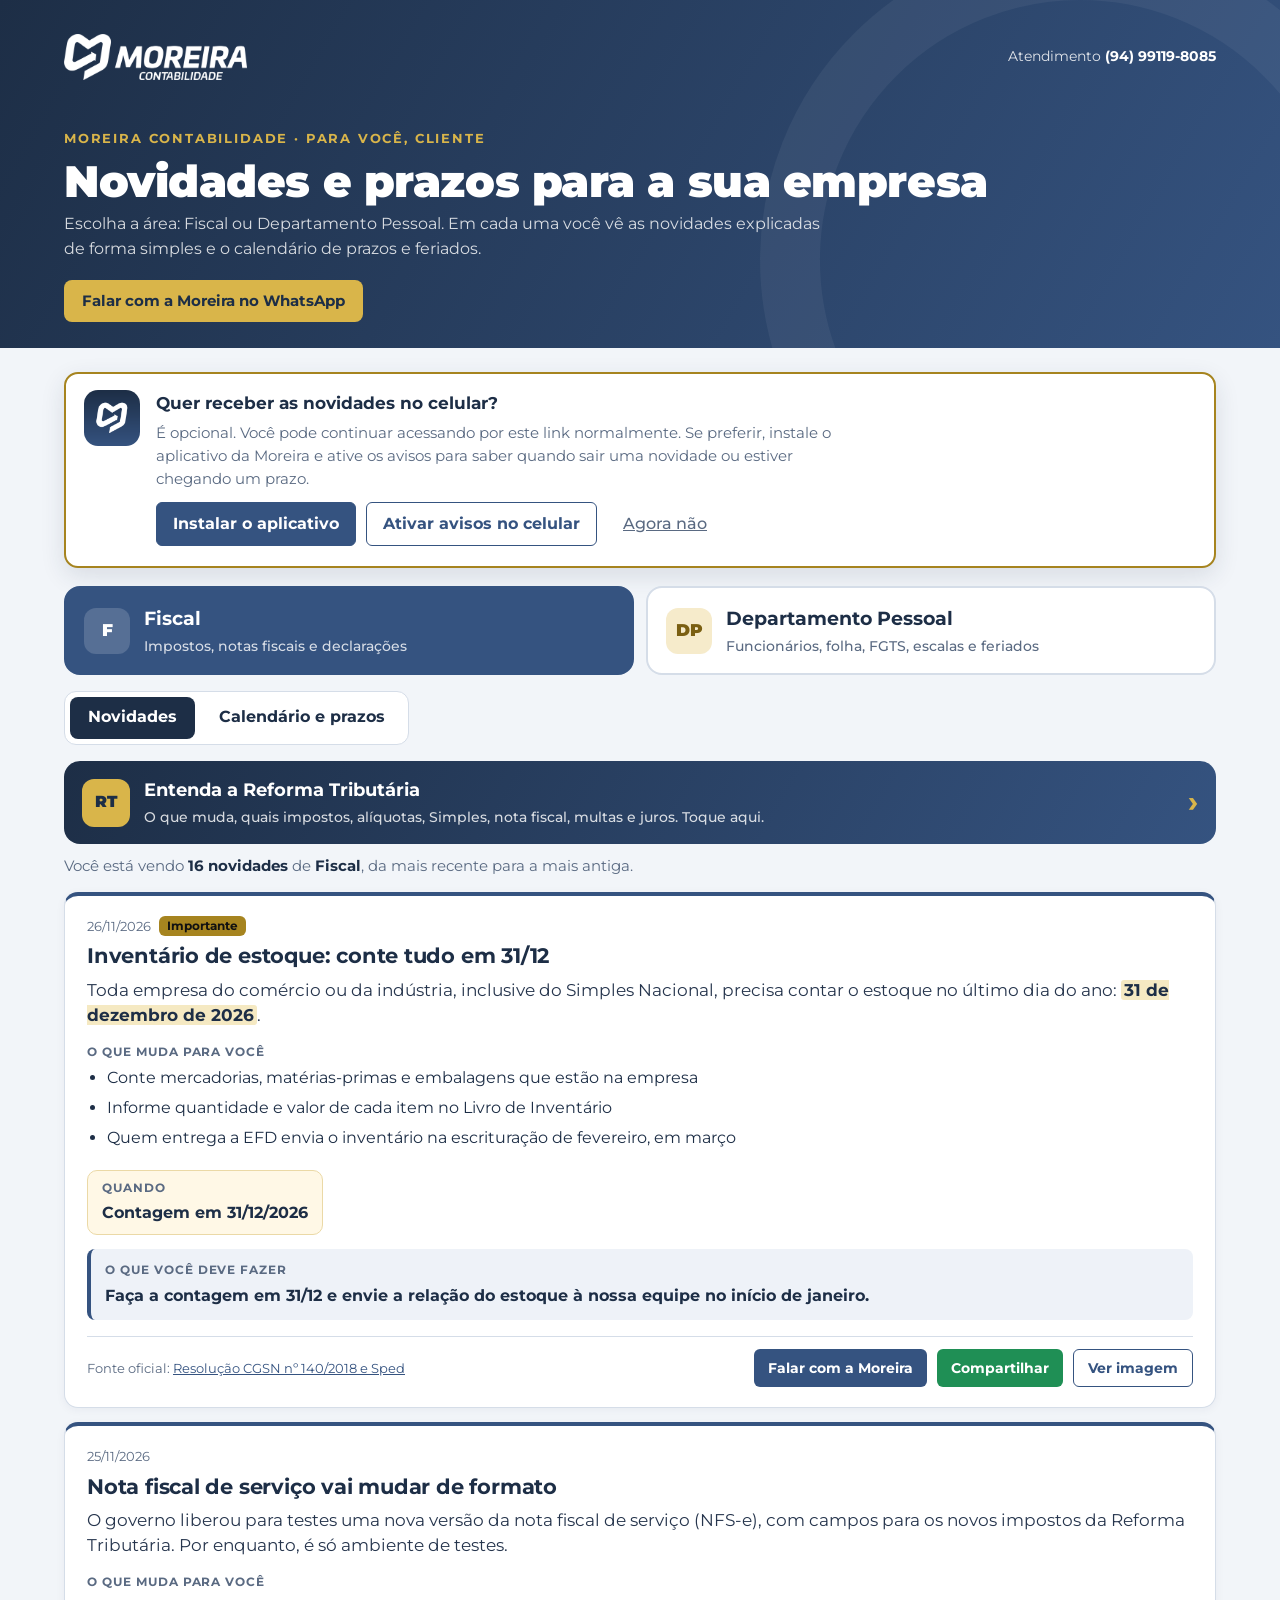
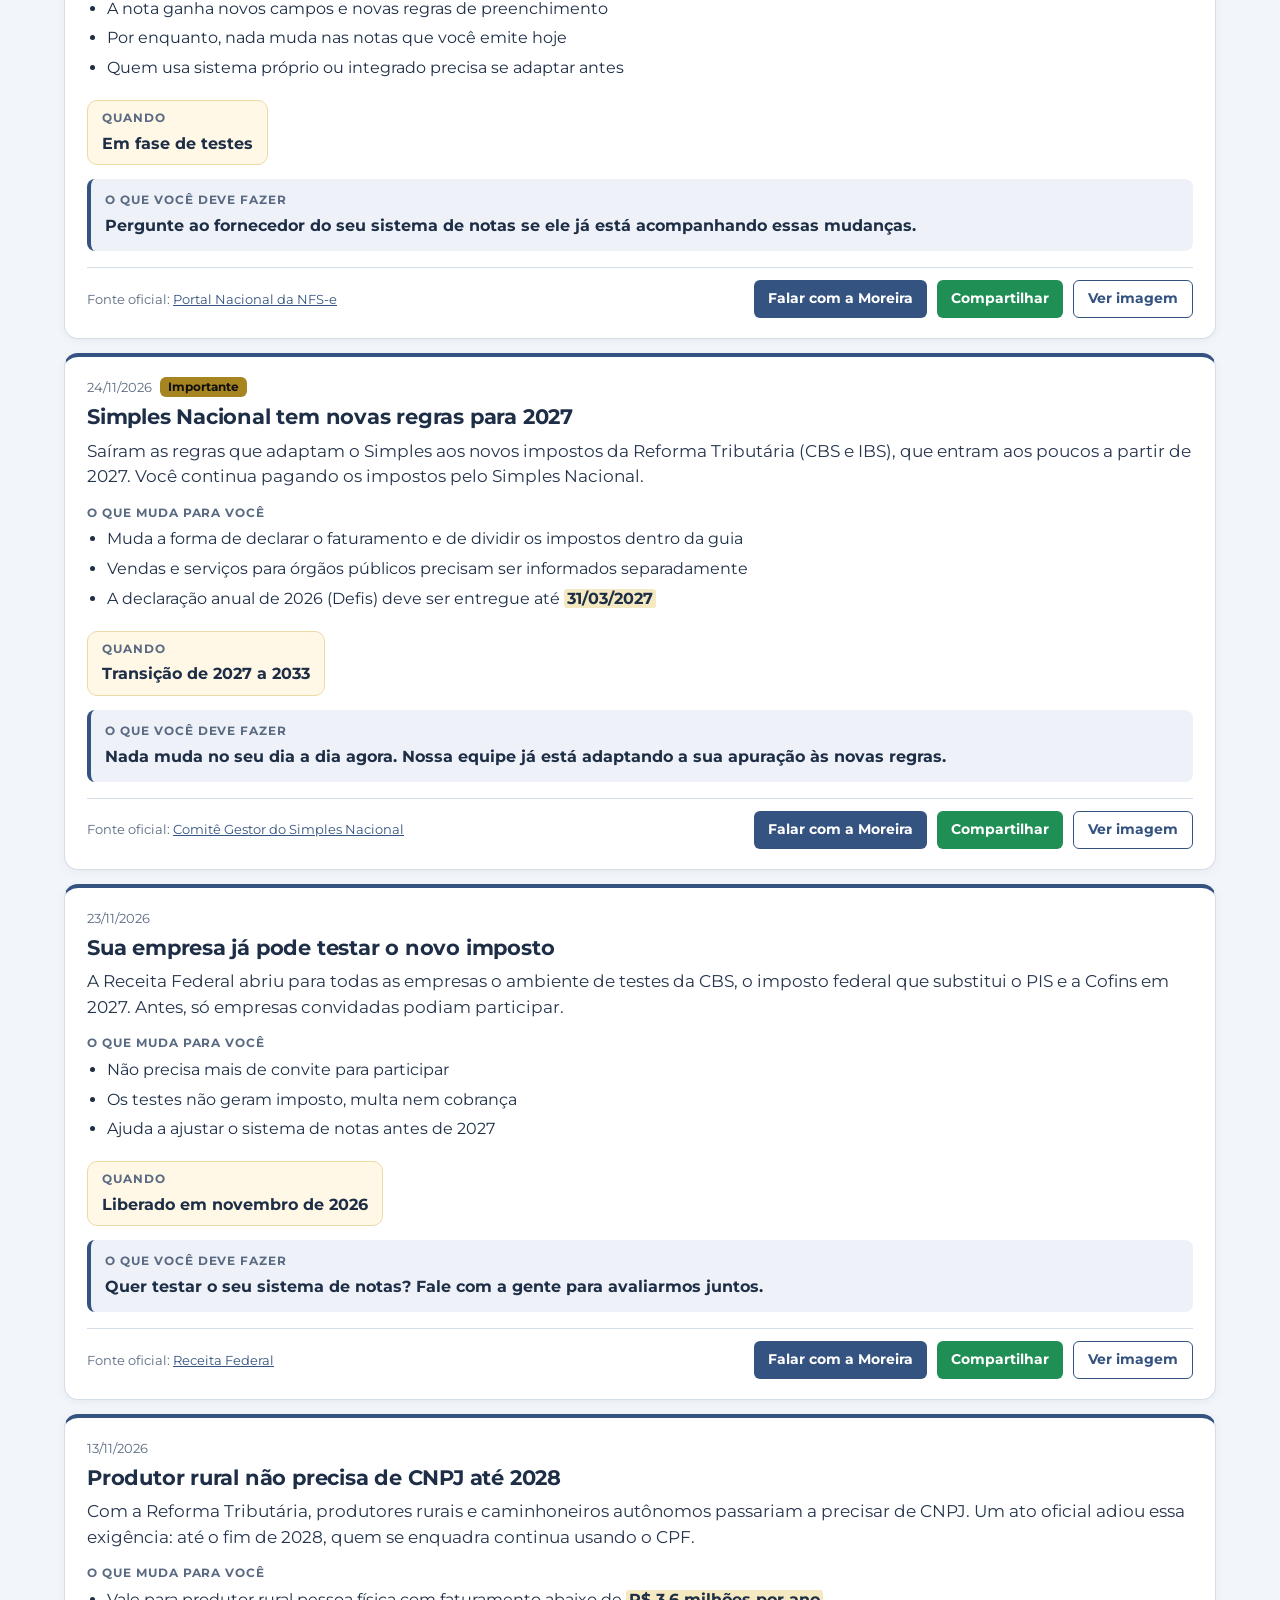
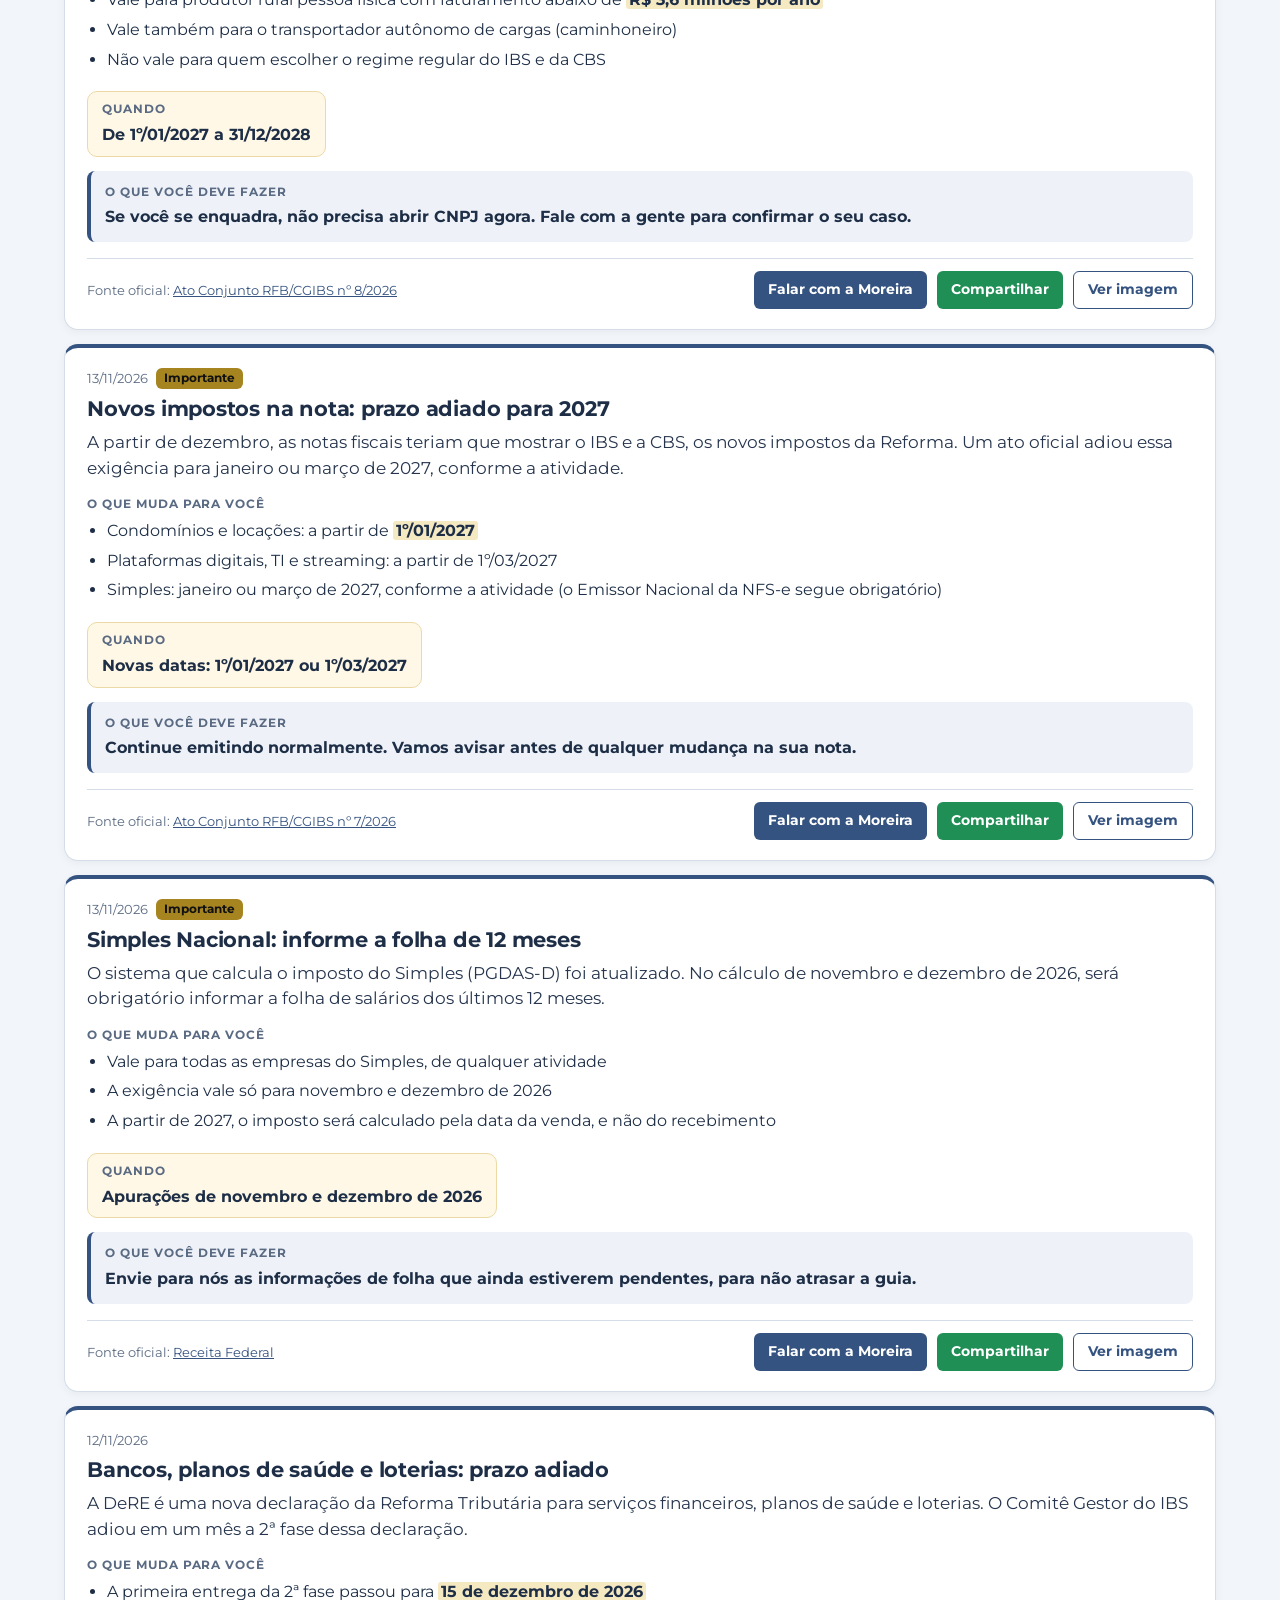
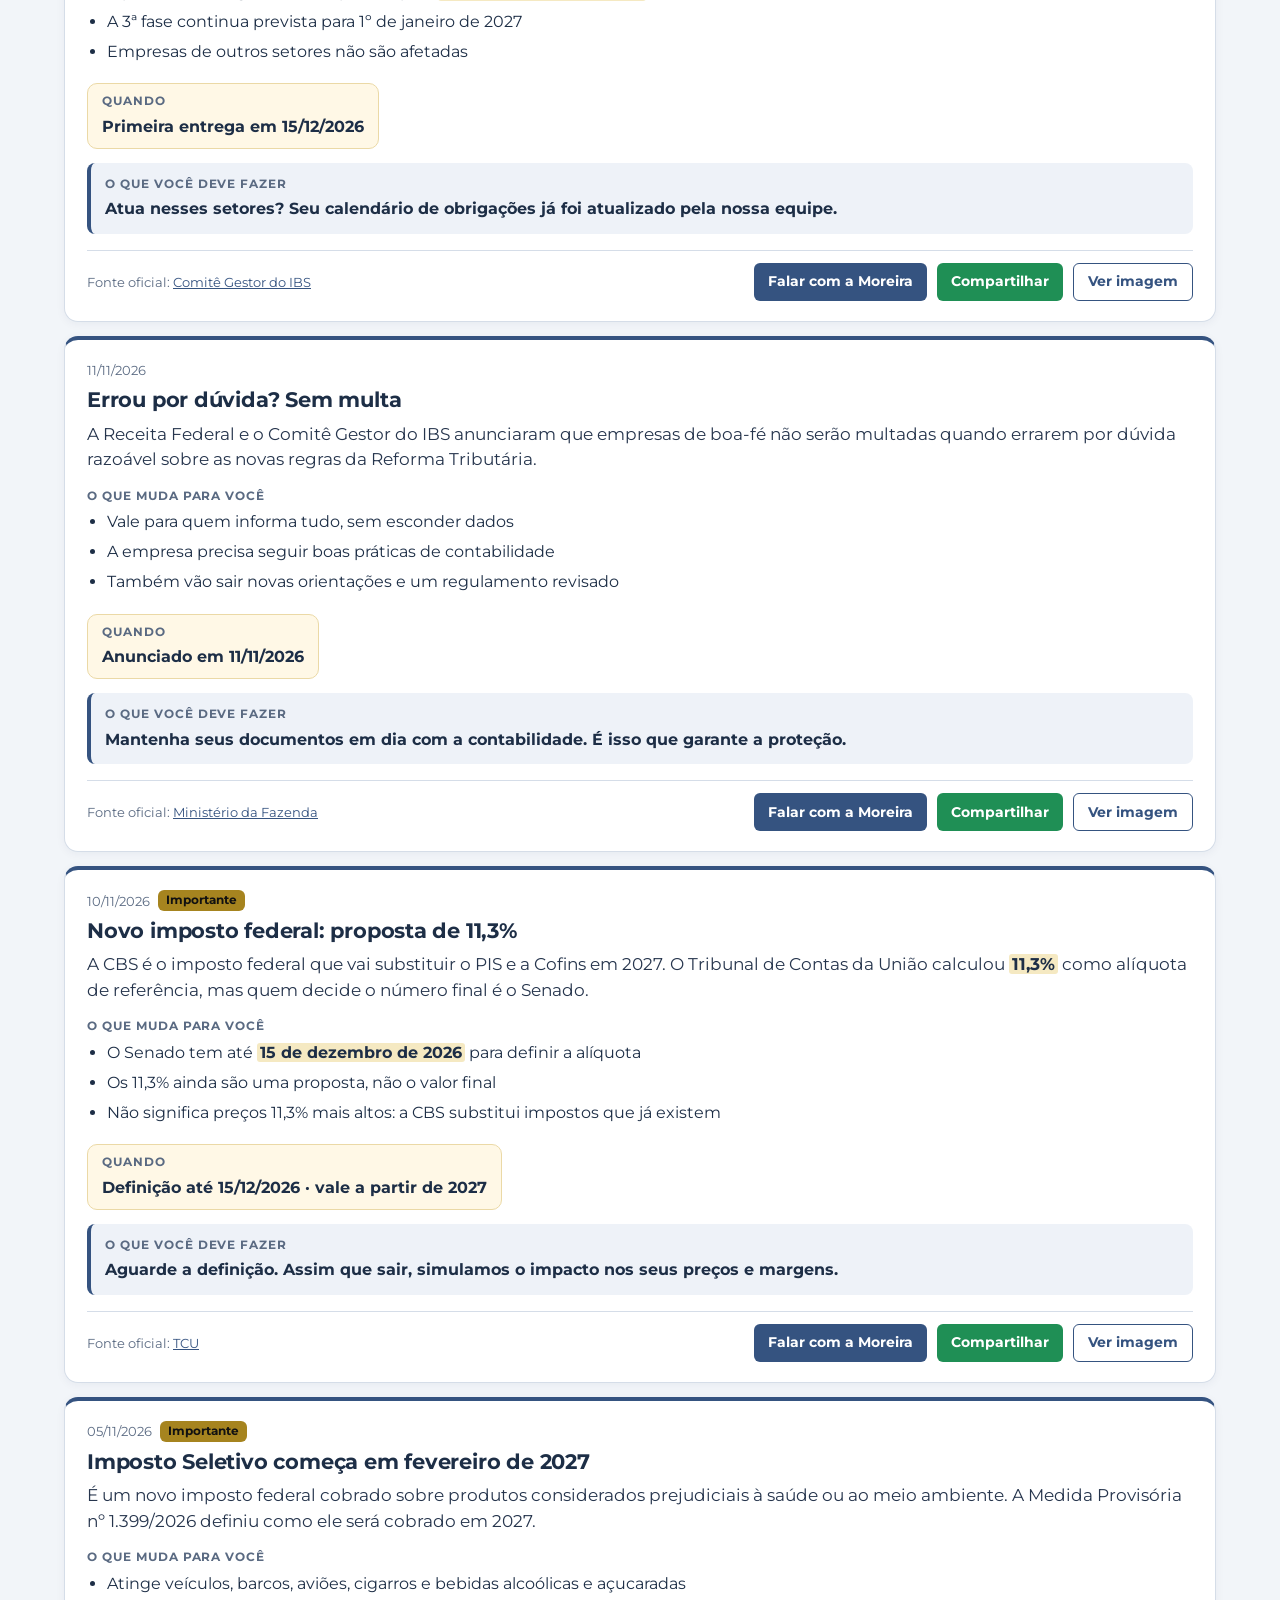
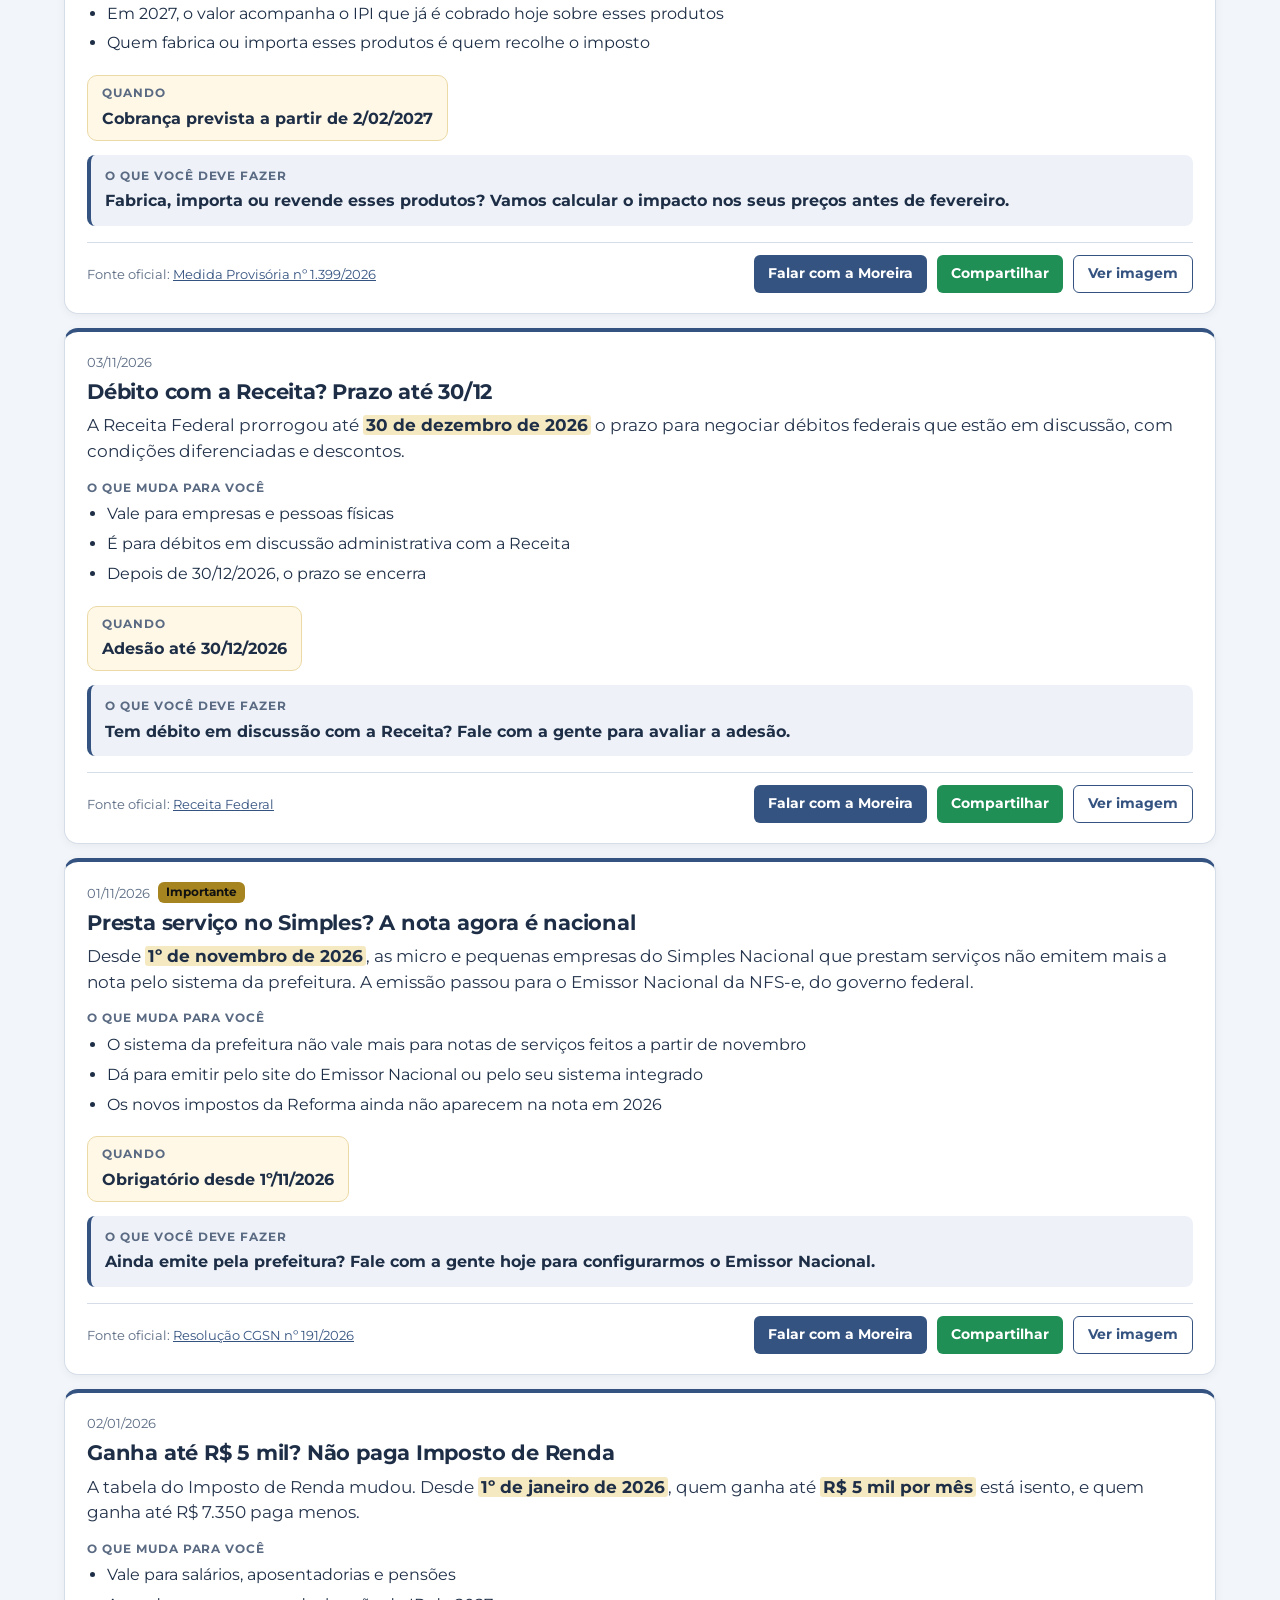
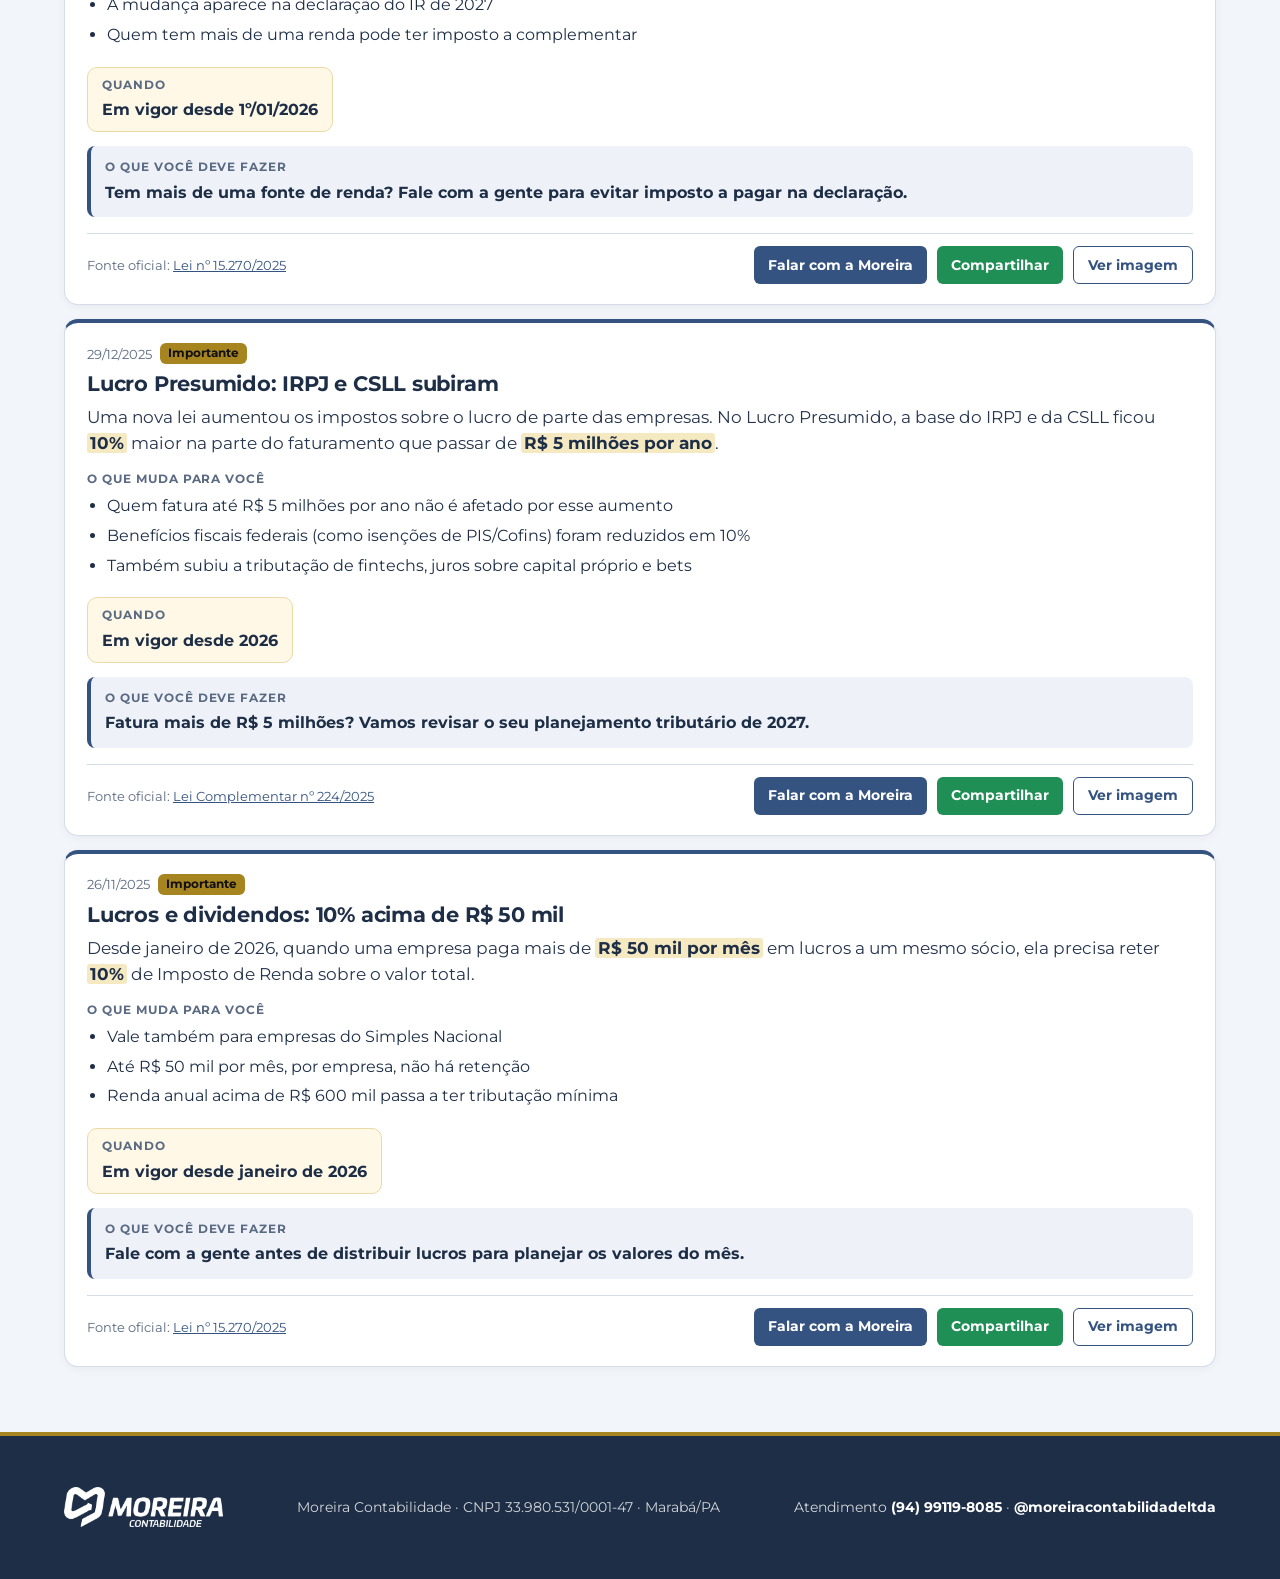
==== cliente.html @ 08dc89cf "Olho de visibilidade funcionando no site da equipe; convite do app no topo da página do cliente Co-A" ====
<!DOCTYPE html>
<html lang="pt-BR">
<head>
<meta charset="utf-8">
<meta name="viewport" content="width=device-width, initial-scale=1">
<title>Novidades e prazos · Moreira Contabilidade</title>
<link rel="preconnect" href="https://fonts.googleapis.com">
<link href="https://fonts.googleapis.com/css2?family=Montserrat:wght@300;400;500;700;800;900&display=swap" rel="stylesheet">
<style>
/* VOICE: escritório de planejamento fiscal — sóbrio, direto, cada item acionável
   IDEA: o mural de prazos e o livro de registro de normas de um escritório contábil
   PICTURE: régua de prazos próximos (até a virada para 2027) + registro de atualizações
   COLOUR and TYPE: pedra, preto e tijolo; Schibsted Grotesk
   LAYOUT: cabeçalho com status, régua de prazos, filtros, registro em lista larga */
:root{color-scheme:light;--bg:#F2F5F9;--ink:#1D2E46;--panel:#fff;--line:#D5DDE8;--mute:#5A6A82;--brick:#355380;--soft:#EEF2F8;--azul:#355380;--navy:#1D2E46;--ouro:#A6841F;--ouroL:#D9B54A}

*{box-sizing:border-box;min-width:0}
body{margin:0;background:var(--bg);color:var(--ink);font:16px/1.55 "Univia Pro","Montserrat",system-ui,sans-serif;overflow-x:clip}
.band{padding:clamp(24px,4vw,56px) max(5vw,16px)}
.wrap{max-width:1240px;margin:0 auto}
h1{font-size:clamp(32px,5vw,48px);line-height:1.05;margin:0 0 10px;text-wrap:balance;font-weight:700}
h2{font-size:22px;margin:0 0 14px}
.lede{max-width:64ch;color:var(--mute);margin:0}
.status{display:flex;flex-wrap:wrap;gap:8px 22px;margin-top:18px;font-size:14px}
.status b{font-weight:700}
.dot{display:inline-block;width:9px;height:9px;border-radius:50%;background:var(--brick);margin-right:6px;vertical-align:1px}
.rule{background:var(--ink);color:var(--bg)}
.rule h2{color:var(--bg)}
.track{display:grid;grid-template-columns:repeat(auto-fit,minmax(200px,1fr));gap:0;border-top:2px solid var(--bg)}
.stop{padding:16px 18px 18px 0;border-right:1px solid color-mix(in srgb,var(--bg) 25%,transparent);margin-right:18px}
.stop:last-child{border-right:0}
.stop .d{font-size:32px;font-weight:700;line-height:1;white-space:nowrap}
.stop .d small{font-size:15px;font-weight:500;opacity:.75;margin-left:4px}
.stop .t{font-size:15px;margin-top:8px}
.stop.hot .d{color:var(--brick)}
.tools{display:flex;flex-wrap:wrap;gap:10px;align-items:center;margin-bottom:18px}
input,select,button{font:inherit;font-size:16px}
input[type=search],select{height:44px;border:1px solid var(--line);background:var(--panel);color:var(--ink);border-radius:6px;padding:0 12px}
input[type=search]{flex:1 1 240px}
button{min-height:44px;border-radius:6px;border:1px solid var(--ink);background:transparent;color:var(--ink);padding:0 16px;cursor:pointer}
button.pri{background:var(--brick);border-color:var(--brick);color:#fff}
button:focus-visible,input:focus-visible,select:focus-visible,summary:focus-visible{outline:3px solid var(--brick);outline-offset:2px}
.day{margin:28px 0 8px;font-size:15px;font-weight:700;border-bottom:2px solid var(--ink);padding-bottom:6px;display:flex;justify-content:space-between;gap:10px;flex-wrap:wrap;align-items:end}
.day button{min-height:36px;font-size:14px;padding:0 12px}
.item{background:var(--panel);border:1px solid var(--line);border-radius:8px;margin:10px 0;padding:16px 18px}
.head{display:grid;grid-template-columns:minmax(0,1fr) auto;gap:6px 16px}
.item h3{margin:0;font-size:18px;line-height:1.3}
.org{font-size:14px;color:var(--mute)}
.tag{font-size:13px;font-weight:700;border-radius:4px;padding:3px 8px;white-space:nowrap;align-self:start;border:1px solid var(--line)}
.tag.alto{background:var(--brick);color:#fff;border-color:var(--brick)}
.tag.medio{border-color:var(--ink)}
.item p{margin:10px 0 0;max-width:80ch}
.meta{display:grid;grid-template-columns:repeat(auto-fit,minmax(220px,1fr));gap:8px 20px;margin-top:12px;font-size:15px}
.meta span{color:var(--mute);display:block;font-size:13px}
details{margin-top:14px;border-top:1px dashed var(--line);padding-top:10px}
summary{cursor:pointer;font-weight:700;min-height:32px;display:flex;align-items:center}
.msg{white-space:pre-wrap;background:var(--soft);border-left:3px solid var(--brick);padding:14px 16px;margin:10px 0;font-size:15px;max-width:80ch}
.row{display:flex;gap:10px;flex-wrap:wrap;align-items:center}
a{color:var(--brick)}
.empty{padding:40px 0;color:var(--mute)}
.toast{position:fixed;left:50%;bottom:20px;transform:translateX(-50%);background:var(--ink);color:var(--bg);padding:10px 16px;border-radius:6px;font-size:14px;opacity:0;transition:opacity .2s;pointer-events:none}
.toast.on{opacity:1}
.foot{font-size:13px;color:var(--mute)}
.post{display:grid;grid-template-columns:minmax(0,420px) minmax(0,1fr);gap:28px;align-items:start}

.prev{display:grid;grid-template-columns:minmax(0,420px) minmax(0,1fr);gap:20px;align-items:start;margin-top:10px}.prev img{width:100%;display:block;border-radius:8px;box-shadow:0 6px 18px rgba(0,0,0,.16);background:#e3e7ed;min-height:200px}.prev .row{margin-top:10px}@media(max-width:640px){.prev{grid-template-columns:1fr}}
.cal{margin-bottom:14px}.calhead{display:flex;flex-wrap:wrap;gap:4px 14px;align-items:baseline;margin-bottom:10px}.weeks{display:flex;gap:10px;overflow-x:auto;padding-bottom:6px;scroll-snap-type:x mandatory}.wk{flex:none;scroll-snap-align:start;min-width:150px;text-align:left;background:var(--panel);border:1px solid var(--line);border-radius:8px;padding:10px 14px;line-height:1.3}.wk b{display:block;font-size:15px}.wk span{font-size:13px;color:var(--mute)}.wk[aria-selected=true]{background:var(--ink);color:var(--bg);border-color:var(--ink)}.wk[aria-selected=true] span{color:inherit;opacity:.8}.wk.all{min-width:120px}
.week{display:grid;grid-template-columns:minmax(0,320px) minmax(0,1fr);gap:24px;align-items:start;background:var(--panel);border:1px solid var(--line);border-radius:10px;padding:18px;margin-bottom:10px}.week img{width:100%;display:block;border-radius:8px;box-shadow:0 6px 18px rgba(0,0,0,.16)}@media(max-width:640px){.cal{margin-bottom:14px}.calhead{display:flex;flex-wrap:wrap;gap:4px 14px;align-items:baseline;margin-bottom:10px}.weeks{display:flex;gap:10px;overflow-x:auto;padding-bottom:6px;scroll-snap-type:x mandatory}.wk{flex:none;scroll-snap-align:start;min-width:150px;text-align:left;background:var(--panel);border:1px solid var(--line);border-radius:8px;padding:10px 14px;line-height:1.3}.wk b{display:block;font-size:15px}.wk span{font-size:13px;color:var(--mute)}.wk[aria-selected=true]{background:var(--ink);color:var(--bg);border-color:var(--ink)}.wk[aria-selected=true] span{color:inherit;opacity:.8}.wk.all{min-width:120px}
.week{grid-template-columns:1fr}}
.thumbs{display:grid;grid-template-columns:1fr 1fr;gap:12px}.thumbs figure{margin:0}.thumbs figcaption{font-size:13px;color:var(--mute);margin:6px 0}.thumbs button{width:100%;font-size:14px;padding:0 8px}
.area{font-weight:700;color:var(--ink)}.area.dp{color:var(--brick)}
.tp{display:inline-block;font-size:12px;font-weight:700;border-radius:4px;padding:2px 7px;margin-bottom:6px;background:rgba(255,255,255,.14)}.tp.imposto{background:#A6841F;color:#111}.tp.declaracao{background:#688BC0;color:#111}.tp.trabalhista{background:#c8371e;color:#fff}
.cal2{margin-top:22px;border-top:1px solid color-mix(in srgb,var(--bg) 25%,transparent);padding-top:14px}.cal2 summary{cursor:pointer;font-weight:700;min-height:44px;display:flex;align-items:center}
.cal2 .row button{color:var(--bg);border-color:color-mix(in srgb,var(--bg) 40%,transparent);min-height:38px;font-size:14px}.cal2 .row button[aria-pressed=true]{background:var(--bg);color:var(--ink)}
.mes{font-size:15px;font-weight:700;margin:18px 0 6px;opacity:.85}
.cl{display:grid;grid-template-columns:92px minmax(0,1fr);gap:4px 16px;padding:10px 0;border-bottom:1px solid color-mix(in srgb,var(--bg) 18%,transparent)}.cl .d{font-weight:700;font-size:20px;white-space:nowrap}.cl .d small{display:block;font-size:12px;font-weight:500;opacity:.7}.cl p{margin:2px 0 0;font-size:14px;opacity:.8}.cl a{color:#D9B54A;font-size:13px}.cl.past{opacity:.45}
.gal{display:grid;grid-template-columns:repeat(auto-fill,minmax(220px,1fr));gap:20px}.gal figure{margin:0}.gal canvas{width:100%;height:auto;display:block;border-radius:8px;box-shadow:0 6px 18px rgba(0,0,0,.16)}.gal figcaption{font-size:14px;margin:8px 0}.gal button{width:100%}
.cardbox canvas{width:100%;height:auto;display:block;border-radius:8px;box-shadow:0 10px 30px rgba(0,0,0,.18)}
@media(max-width:760px){.post{grid-template-columns:1fr}}
@media(prefers-reduced-motion:reduce){.toast{transition:none}}
@media(max-width:600px){.head{grid-template-columns:1fr}.stop{border-right:0;border-bottom:1px solid color-mix(in srgb,var(--bg) 25%,transparent);margin-right:0}}

/* ===== Identidade Moreira Contabilidade ===== */
@font-face{font-family:"Univia Pro";src:url(fonts/UniviaPro-Regular.otf) format("opentype");font-weight:400;font-display:swap}
@font-face{font-family:"Univia Pro";src:url(fonts/UniviaPro-Medium.otf) format("opentype");font-weight:500;font-display:swap}
@font-face{font-family:"Univia Pro";src:url(fonts/UniviaPro-Bold.otf) format("opentype");font-weight:700;font-display:swap}
@font-face{font-family:"Univia Pro";src:url(fonts/UniviaPro-Black.otf) format("opentype");font-weight:900;font-display:swap}
h1,h2,h3{letter-spacing:-.01em}
.hero{background:linear-gradient(120deg,var(--navy) 0%,var(--azul) 100%);color:#fff;position:relative;overflow:hidden;padding-top:clamp(22px,3vw,34px)}
.hero::after{content:"";position:absolute;right:-120px;top:-60px;width:520px;height:520px;border:60px solid rgba(255,255,255,.05);border-radius:50%;pointer-events:none}
.hero .wrap{position:relative;z-index:1}
.topbar{display:flex;justify-content:space-between;align-items:center;gap:16px;flex-wrap:wrap;margin-bottom:clamp(26px,4vw,46px)}
.topbar img{height:46px;width:auto;display:block}
.topbar .contato{font-size:14px;color:rgba(255,255,255,.85)}
.topbar .contato a{color:#fff;text-decoration:none;font-weight:700}
.eyebrow{display:inline-block;font-size:13px;font-weight:700;letter-spacing:.14em;text-transform:uppercase;color:var(--ouroL);margin-bottom:10px}
.hero h1{color:#fff;font-weight:900;font-size:clamp(34px,5vw,54px)}
.hero .lede{color:rgba(255,255,255,.82)}
.hero .status{color:#fff;background:rgba(255,255,255,.08);border:1px solid rgba(255,255,255,.16);border-radius:10px;padding:10px 16px;display:inline-flex}
.dot{background:var(--ouroL)}
.rule{background:var(--navy);color:#fff}
.rule h2{color:#fff}
.track{border-top:3px solid var(--ouro)}
.stop{border-right:1px solid rgba(255,255,255,.14)}
.stop .d{color:#fff}
.stop.hot .d{color:var(--ouroL)}
.tp{background:rgba(255,255,255,.12);color:#fff}
.tp.imposto{background:var(--ouro);color:#111}.tp.declaracao{background:#8FA9D2;color:var(--navy)}.tp.trabalhista{background:#fff;color:var(--navy)}.tp.reforma{background:transparent;color:#fff;border:1px solid rgba(255,255,255,.5)}
.cal2{border-top:1px solid rgba(255,255,255,.16)}
.cal2 .row button{color:#fff;border-color:rgba(255,255,255,.35)}.cal2 .row button[aria-pressed=true]{background:#fff;color:var(--navy)}
.cl{border-bottom:1px solid rgba(255,255,255,.1)}.cl a{color:var(--ouroL)}
button{border-color:var(--azul);color:var(--azul);font-weight:700}
button.pri{background:var(--azul);border-color:var(--azul);color:#fff}
button.pri:hover{background:var(--navy)}
button:focus-visible,input:focus-visible,select:focus-visible,summary:focus-visible{outline-color:var(--ouro)}
input[type=search],select{border-radius:8px}
.day{border-bottom:2px solid var(--azul);color:var(--navy)}
.item{border-radius:12px;border-left:4px solid var(--azul);box-shadow:0 2px 10px rgba(29,46,70,.06)}
.item h3{color:var(--navy)}
.tag.alto{background:var(--ouro);color:#111;border-color:var(--ouro)}
.tag.medio{border-color:var(--azul);color:var(--azul)}
.area{color:var(--azul)}.area.dp{color:var(--ouro)}
.msg{border-left-color:var(--ouro)}
a{color:var(--azul)}
.wk[aria-selected=true]{background:var(--azul);border-color:var(--azul);color:#fff}
.week{border-radius:12px;border-top:4px solid var(--ouro)}
.toast{background:var(--navy);color:#fff}
.site-foot{background:var(--navy);color:rgba(255,255,255,.8);font-size:14px}
.site-foot .wrap{display:flex;flex-wrap:wrap;gap:16px 40px;align-items:center;justify-content:space-between}
.site-foot img{height:40px;width:auto;display:block}
.site-foot a{color:#fff;font-weight:700;text-decoration:none}
.site-foot .gold{height:4px;background:var(--ouro);margin:0}

/* ===== Layout v2 ===== */
.hero{padding-bottom:clamp(26px,3vw,40px)}
.hero h1{font-size:clamp(30px,4vw,44px);margin-bottom:8px}
.hero .lede{max-width:70ch}
.kpis{display:grid!important;grid-template-columns:repeat(4,minmax(0,1fr));gap:12px;background:none!important;border:0!important;padding:0!important;margin-top:24px}
.kpi{background:rgba(255,255,255,.08);border:1px solid rgba(255,255,255,.14);border-radius:14px;padding:14px 16px;display:flex;flex-direction:column;gap:2px}
.kpi span{font-size:12px;letter-spacing:.08em;text-transform:uppercase;color:rgba(255,255,255,.7);font-weight:700}
.kpi b{font-size:30px;font-weight:900;line-height:1.1;color:#fff}.kpi b.sm{font-size:18px;padding:6px 0 4px}
.kpi:first-child b{color:var(--ouroL)}
.kpi small{font-size:13px;color:rgba(255,255,255,.72)}
@media(max-width:800px){.kpis{grid-template-columns:1fr 1fr}}
.rule{background:var(--bg);color:var(--ink);padding-top:clamp(24px,3vw,40px);padding-bottom:10px}
.rule h2{color:var(--navy)}
.track{border-top:0;gap:12px;grid-template-columns:repeat(auto-fit,minmax(190px,1fr))}
.stop{background:#fff;border:1px solid var(--line)!important;border-radius:14px;margin:0!important;padding:16px;box-shadow:0 2px 10px rgba(29,46,70,.06);border-top:4px solid var(--azul)!important}
.stop.hot{border-top-color:var(--ouro)!important}
.stop .d{color:var(--navy)}.stop.hot .d{color:var(--ouro)}
.stop .t{color:var(--ink)}
.tp{background:var(--soft);color:var(--navy)}.tp.declaracao{background:#DCE5F3;color:var(--navy)}.tp.trabalhista{background:var(--navy);color:#fff}.tp.reforma{color:var(--azul);border-color:var(--azul)}
.cal2{background:var(--navy);color:#fff;border-radius:14px;padding:6px 20px 14px;margin-top:16px;border:0}
.cal2 summary{color:#fff}
.tools{position:sticky;top:0;z-index:5;background:rgba(242,245,249,.94);backdrop-filter:blur(6px);padding:12px 0;margin:0 0 10px;border-bottom:1px solid var(--line)}
main.band{padding-top:10px}
.day{border-bottom:0;margin:30px 0 10px;align-items:center}
.dchip{display:inline-block;background:var(--navy);color:#fff;border-radius:8px;padding:4px 10px;margin-right:8px;font-size:14px}
.item{display:grid;grid-template-columns:minmax(0,1fr) 340px;gap:24px;padding:22px 24px;border-left:0;border-top:4px solid var(--azul)}
.item.is-dp{border-top-color:var(--ouro)}
.item .org{margin-bottom:4px}
.item h3{font-size:20px;line-height:1.3}
.item p{color:#2E3D55}
.meta{grid-template-columns:repeat(3,minmax(0,1fr));background:var(--soft);border-radius:10px;padding:12px 14px}
.imedia .thumbs{grid-template-columns:1fr 1fr;gap:10px}
.imedia img{width:100%;display:block;border-radius:8px;box-shadow:0 4px 14px rgba(29,46,70,.18);background:#e3e7ed;aspect-ratio:4/5;object-fit:cover;object-position:top}
.imedia figcaption{font-size:12px;font-weight:700;color:var(--mute);margin:6px 0}
.imedia button{min-height:38px;font-size:13px}
details summary{color:var(--azul)}
details .msg{max-width:none}
@media(max-width:900px){.item{grid-template-columns:1fr}.meta{grid-template-columns:1fr}}

/* ===== v3: alerta, perfis, agenda, calendário do mês, modo cliente ===== */
.hero-links{margin-top:18px}
.btn-ghost,.btn-gold{display:inline-flex;align-items:center;min-height:42px;padding:0 18px;border-radius:8px;font-weight:700;text-decoration:none;font-size:15px}
.btn-ghost{color:#fff;border:1px solid rgba(255,255,255,.4)}.btn-ghost:hover{background:rgba(255,255,255,.1)}
.btn-gold{background:var(--ouroL);color:var(--navy)}
.alerta{background:#FFF8E6;border-bottom:1px solid #EBD9A6;padding:12px max(5vw,16px)}
.alerta .wrap{display:flex;gap:10px 16px;align-items:center;flex-wrap:wrap}
.atit{font-size:13px;letter-spacing:.1em;text-transform:uppercase;color:#7A5F12}
.achips{display:flex;flex-wrap:wrap;gap:8px}
.achip{background:#fff;border:1px solid #E5D3A0;border-radius:999px;padding:5px 12px;font-size:14px;color:var(--navy)}
.achip.urg{background:var(--ouro);border-color:var(--ouro);color:#111}
.calbar{justify-content:space-between;margin-top:14px}
.cal2 button.gold{background:var(--ouroL);border-color:var(--ouroL);color:var(--navy)}
#viewBtns button{min-height:38px;font-size:14px}
.clinks{display:flex;flex-wrap:wrap;gap:4px 16px;align-items:center;margin-top:4px}
.clinks a,.clinks span{font-size:13px}
button.lnk{border:0;background:none;color:var(--ouroL);padding:0;min-height:0;font-size:13px;font-weight:400;text-decoration:underline;cursor:pointer}
.gnav{display:flex;align-items:center;justify-content:space-between;margin:6px 0 10px}.gnav b{font-size:18px}
.gnav button{color:#fff;border-color:rgba(255,255,255,.35);min-height:38px;font-size:20px;padding:0 14px}
.gwk,.ggrid{display:grid;grid-template-columns:repeat(7,minmax(0,1fr));gap:6px}
.gwk span{font-size:12px;text-transform:uppercase;letter-spacing:.06em;opacity:.7;padding:0 6px}
.gc{min-height:96px;background:rgba(255,255,255,.06);border-radius:8px;padding:6px;display:flex;flex-direction:column;gap:3px;overflow:hidden}
.gc.vazio{background:none}.gc.fds{background:rgba(255,255,255,.03)}
.gc.hoje{outline:2px solid var(--ouroL)}
.gn{font-size:13px;font-weight:700;opacity:.85}
.ge{font-size:11px;line-height:1.25;border-radius:4px;padding:2px 5px;background:rgba(255,255,255,.14);white-space:nowrap;overflow:hidden;text-overflow:ellipsis}
.ge.imposto{background:var(--ouro);color:#111}.ge.declaracao{background:#8FA9D2;color:var(--navy)}.ge.trabalhista{background:#fff;color:var(--navy)}
.gm{font-size:11px;opacity:.75}
@media(max-width:700px){.gc{min-height:56px}.ge{display:none}.gc.tem::after{content:"•";color:var(--ouroL);font-size:20px;line-height:1}}
.perf{display:flex;flex-wrap:wrap;gap:6px;margin-top:12px}
.perf span{font-size:12px;font-weight:700;color:var(--azul);background:#E8EEF7;border-radius:999px;padding:3px 10px}
.acts{margin-top:14px}
a.btn{display:inline-flex;align-items:center;min-height:44px;padding:0 16px;border-radius:6px;font-weight:700;text-decoration:none}
a.btn.wa{background:#1F8F55;color:#fff}a.btn.wa:hover{background:#18734a}
a.btn.pri{background:var(--azul);color:#fff}
/* modo cliente */
.cliente .tools #imp,.cliente .tools #setor,.cliente #cal,.cliente #week,.cliente .foot.interno,.cliente .cal2 .foot{display:none!important}
.cliente .citem{grid-template-columns:minmax(0,1fr) 300px}
.cliente .citem h3{font-size:22px;margin:4px 0 6px}
.cliente .citem p{font-size:16.5px}
.cliente mark{background:#F5E9C2;color:var(--navy);font-weight:700;padding:0 3px;border-radius:3px}
.cpts{margin:10px 0 0;padding-left:20px}.cpts li{margin:4px 0}
.quando{display:inline-block;margin-top:12px;background:var(--ouro);color:#111;font-weight:800;border-radius:999px;padding:5px 14px;font-size:14px}
.cacao{margin-top:14px;background:var(--soft);border-left:4px solid var(--ouro);border-radius:8px;padding:12px 14px;font-weight:700;color:var(--navy)}
.cacao span{display:block;font-size:12px;letter-spacing:.08em;text-transform:uppercase;color:var(--mute);font-weight:700;margin-bottom:2px}
.cfonte{font-size:13px;color:var(--mute)!important;margin-top:12px!important}
.cliente .imedia img{aspect-ratio:auto;margin-bottom:10px}
.cliente .imedia button{width:100%}
@media(max-width:900px){.cliente .citem{grid-template-columns:1fr}}

.areatabs{margin:6px 0 18px}
.tabs{display:inline-flex;flex-wrap:wrap;gap:6px;background:#fff;border:1px solid var(--line);border-radius:12px;padding:6px}
.tabs button{border:0;border-radius:8px;min-height:44px;padding:0 18px;color:var(--navy);background:transparent;font-weight:700}
.tabs button[aria-selected=true]{background:var(--azul);color:#fff}
.tabs button:not([aria-selected=true]):hover{background:var(--soft)}
.vendo{margin:10px 0 0;color:var(--mute);font-size:15px}.vendo b{color:var(--navy)}

/* ===== v4: área do cliente e visibilidade ===== */
.vis{display:flex;flex-wrap:wrap;align-items:center;gap:6px 12px;margin-top:14px;padding:10px 12px;border-radius:10px;background:#E9F6EF;border:1px solid #BFE3CF}
.vis.off{background:#FFF4E5;border-color:#F0D3A6}
.visbtn{min-height:38px;font-size:14px;border-color:#1F8F55;color:#1F8F55;background:#fff}
.vis.off .visbtn{border-color:#B7791F;color:#8A5A12}
.visbtn .eye{vertical-align:-4px;margin-right:4px}.vis.note small{color:#5A6B82}
#chavechip{position:fixed;left:14px;bottom:14px;z-index:40;display:flex;gap:10px;align-items:center;background:#fff;border:1px solid #D5DDE8;border-radius:999px;padding:6px 6px 6px 14px;box-shadow:0 6px 20px rgba(29,46,70,.14);font-size:13px;color:#1D2E46}
#chavechip .eye{vertical-align:-5px;margin-right:4px}#chavechip button{border:0;background:#355380;color:#fff;border-radius:999px;padding:7px 12px;font:inherit;font-weight:600;cursor:pointer}
.chovl{position:fixed;inset:0;background:rgba(29,46,70,.55);z-index:60;display:grid;place-items:center;padding:16px}
.chbox{background:#fff;border-radius:16px;max-width:420px;width:100%;padding:22px;box-shadow:0 20px 50px rgba(0,0,0,.25)}
.chbox h3{margin:0 0 8px;color:#1D2E46}.chbox p{margin:0 0 14px;color:#41516A;font-size:14px;line-height:1.45}
.chbox label{display:block;font-size:13px;font-weight:600;color:#1D2E46;margin-bottom:12px}
.chbox input{display:block;width:100%;box-sizing:border-box;margin-top:5px;padding:11px 12px;border:1px solid #C9D3E0;border-radius:10px;font:inherit;font-size:15px}
.chpw{position:relative;display:block}.chpw input{padding-right:46px}.chver{position:absolute;right:6px;top:50%;transform:translateY(-38%);border:0;background:none;color:#355380;cursor:pointer;padding:6px}
.cherr{color:#B42318!important;font-weight:600}.chbtns{display:flex;gap:10px;justify-content:flex-end}
.chbtns button{border-radius:10px;padding:10px 16px;font:inherit;font-weight:600;cursor:pointer;border:1px solid #C9D3E0;background:#fff;color:#1D2E46}.chbtns .chok{background:#1D2E46;color:#fff;border-color:#1D2E46}
@media print{#chavechip{display:none}}
.visbtn{cursor:pointer}.visbtn:hover{filter:brightness(.96);box-shadow:0 0 0 3px rgba(31,143,85,.15)}.vis small a{color:var(--azul);font-weight:600}
.vis small{color:var(--mute);font-size:13px}
.eye{font-size:16px}
.cliente .rule,.cliente .tools,.cliente #status,.cliente #alerta,.cliente #list,.cliente #areaTabs{display:none!important}
.cliente .hero{padding-bottom:26px}
#capp{margin-top:6px}
.cnav{display:grid;grid-template-columns:1fr 1fr;gap:12px}
.cnav button{display:flex;align-items:center;gap:14px;text-align:left;background:#fff;border:2px solid var(--line);border-radius:16px;padding:16px 18px;min-height:84px;color:var(--navy);position:relative}
.cnav button b{display:block;font-size:19px}.cnav button small{display:block;font-size:13.5px;color:var(--mute);font-weight:500;margin-top:2px}
.cnav button[aria-selected=true]{border-color:var(--azul);background:var(--azul);color:#fff}.cnav button[aria-selected=true] small{color:rgba(255,255,255,.8)}
.cico{flex:none;width:46px;height:46px;border-radius:12px;background:#E3EAF5;color:var(--azul);display:grid;place-items:center;font-weight:900;font-size:17px}
.cico.dp{background:#F6EBCB;color:#7A5F12}
.cnav button[aria-selected=true] .cico{background:rgba(255,255,255,.16);color:#fff}
.cnt{position:absolute;top:10px;right:12px;background:var(--ouroL);color:var(--navy);font-style:normal;font-weight:800;font-size:12px;border-radius:999px;padding:2px 9px}
.cnt[hidden]{display:none}
.cview{display:inline-flex;gap:6px;margin:16px 0 6px;background:#fff;border:1px solid var(--line);border-radius:12px;padding:5px}
.cview button{border:0;min-height:42px;border-radius:8px;padding:0 18px;color:var(--navy);background:none}
.cview button[aria-selected=true]{background:var(--navy);color:#fff}
.ccard{background:#fff;border:1px solid var(--line);border-top:4px solid var(--azul);border-radius:14px;padding:20px 22px;margin:14px 0;box-shadow:0 2px 10px rgba(29,46,70,.05)}
.ccard.is-dp{border-top-color:var(--ouro)}
.cmeta{font-size:13px;color:var(--mute);display:flex;gap:8px;align-items:center;flex-wrap:wrap}
.cnovo{background:var(--azul);color:#fff;border-radius:6px;padding:1px 8px;font-weight:700;font-size:12px}
.cimp{background:var(--ouro);color:#111;border-radius:6px;padding:1px 8px;font-weight:700;font-size:12px}
.ccard h3{font-size:21px;line-height:1.3;color:var(--navy);margin:6px 0 8px}
.csub{font-size:16.5px;color:#26354D;margin:0}
.ccard mark{background:#F5E9C2;color:var(--navy);font-weight:700;padding:0 3px;border-radius:3px}
.cbloco{margin-top:14px}.cbloco span,.cquando span,.cacao2 span{display:block;font-size:12px;letter-spacing:.08em;text-transform:uppercase;color:var(--mute);font-weight:700;margin-bottom:4px}
.cbloco ul{margin:0;padding-left:20px}.cbloco li{margin:5px 0;font-size:16px}
.cquando{margin-top:14px;display:inline-block;background:#FFF8E6;border:1px solid #EBD9A6;border-radius:10px;padding:8px 14px;font-weight:700;color:var(--navy)}
.cacao2{margin-top:14px;background:var(--soft);border-left:4px solid var(--azul);border-radius:8px;padding:12px 14px;font-weight:700;color:var(--navy);font-size:16px}
.cfoot{display:flex;flex-wrap:wrap;justify-content:space-between;align-items:center;gap:10px;margin-top:16px;padding-top:12px;border-top:1px solid var(--line);font-size:13px;color:var(--mute)}
a.btn.sm,button.sm{min-height:38px;font-size:14px;padding:0 14px}
.cimg{margin-top:14px;max-width:360px}.cimg img{width:100%;border-radius:10px;display:block;margin-bottom:8px;box-shadow:0 4px 14px rgba(29,46,70,.18)}.cimg[hidden]{display:none}.cimg button{width:100%}
.csemana{display:flex;flex-wrap:wrap;gap:8px;align-items:center;background:#FFF8E6;border:1px solid #EBD9A6;border-radius:12px;padding:12px 14px;margin:10px 0}
.csemana>b{font-size:13px;letter-spacing:.08em;text-transform:uppercase;color:#7A5F12;margin-right:4px}
.achip.fer{background:#E9F6EF;border-color:#BFE3CF}
button.gold2{background:var(--ouroL);border-color:var(--ouroL);color:var(--navy)}
.cmes{font-size:17px;color:var(--navy);margin:22px 0 8px;padding-bottom:6px;border-bottom:2px solid var(--line)}
.cprazo{display:grid;grid-template-columns:62px minmax(0,1fr);gap:14px;align-items:start;background:#fff;border:1px solid var(--line);border-radius:12px;padding:12px 14px;margin:8px 0}
.cprazo.fer{background:#F1FAF5;border-color:#BFE3CF}
.cdia{background:var(--navy);color:#fff;border-radius:10px;text-align:center;padding:6px 0}.cdia b{display:block;font-size:22px;line-height:1.1}.cdia small{font-size:12px;opacity:.8}
.cprazo.fer .cdia{background:#1F8F55}
.ctit{font-weight:700;color:var(--navy);font-size:16px}.cprazo p{margin:4px 0 0;color:var(--mute);font-size:14.5px}
.tfer{background:#1F8F55;color:#fff;border-radius:6px;padding:1px 8px;font-size:12px}
@media(max-width:640px){.cnav{grid-template-columns:1fr}.cview{display:flex}.cview button{flex:1}.ccard{padding:16px}}

.gbanner{display:flex;align-items:center;gap:14px;width:100%;text-align:left;background:linear-gradient(120deg,var(--navy),var(--azul));color:#fff;border:0;border-radius:16px;padding:16px 18px;margin:10px 0 4px;min-height:80px;cursor:pointer}
.gbanner b{display:block;font-size:18px}.gbanner small{display:block;color:rgba(255,255,255,.82);font-weight:500;font-size:14px;margin-top:2px}
.gbico{flex:none;width:48px;height:48px;border-radius:12px;background:var(--ouroL);color:var(--navy);display:grid;place-items:center;font-weight:900}
.garr{margin-left:auto;font-size:30px;color:var(--ouroL)}
.gtop{display:flex;flex-direction:column;gap:10px;align-items:flex-start;margin:12px 0}.gtop h2{margin:0;color:var(--navy)}.gtop p{margin:4px 0 0;color:var(--mute)}
.gitem{background:#fff;border:1px solid var(--line);border-radius:14px;margin:10px 0;padding:0 16px}
.gitem summary{min-height:60px;font-size:17px;color:var(--navy);gap:12px}
.gic{flex:none;width:34px;height:34px;border-radius:10px;background:#E3EAF5;color:var(--azul);display:grid;place-items:center;font-weight:900;font-size:13px}
.gitem[open] .gic{background:var(--azul);color:#fff}
.gbody{padding:2px 0 16px;font-size:16px;color:#26354D}.gbody p{margin:8px 0}
.gl{padding-left:20px;margin:6px 0}.gl li{margin:7px 0}
.gt{width:100%;border-collapse:collapse;font-size:15px;margin:6px 0}.gt th,.gt td{border:1px solid var(--line);padding:8px 10px;text-align:left;vertical-align:top}.gt th{background:var(--soft);color:var(--navy)}
.gfonte{font-size:13px;color:var(--mute)}
.gcta{display:flex;flex-wrap:wrap;gap:12px;align-items:center;justify-content:space-between;background:#FFF8E6;border:1px solid #EBD9A6;border-radius:14px;padding:14px 16px;margin:16px 0}
@media(max-width:600px){.gt{font-size:13.5px}}
.tp.feriado,.ge.feriado{background:#1F8F55;color:#fff}
.ccid{display:flex;flex-wrap:wrap;align-items:center;gap:8px;margin:8px 0;font-weight:700;color:var(--navy);font-size:15px}.ccid select{height:42px;border:1px solid var(--line);border-radius:8px;padding:0 10px;font:inherit;font-size:15px;background:#fff}

.mbox{background:#FFF5F2;border:2px solid #E8B4A6;border-radius:16px;padding:14px 14px 6px;margin:12px 0 16px}
.mhead{display:flex;gap:12px;align-items:center;margin-bottom:8px}.mhead b{display:block;font-size:18px;color:#8A2A12}.mhead small{display:block;color:#6B4A40;font-size:14px}
.mico{flex:none;width:42px;height:42px;border-radius:50%;background:#B83A1B;color:#fff;display:grid;place-items:center;font-weight:900;font-size:22px}
.mitem{background:#fff;border:1px solid #F0CFC5;border-radius:12px;margin:8px 0;padding:0 14px}
.mitem summary{min-height:54px;font-size:16px;color:var(--navy);gap:10px}
.mitem.top{border:2px solid #B83A1B}.mitem.top summary{font-size:17px}
.murg{background:#B83A1B;color:#fff;border-radius:6px;padding:2px 8px;font-size:12px;font-weight:800;flex:none}
.mval{background:#FFF0EB;border-radius:8px;padding:8px 10px;color:#6B2A18}
.cmulta{background:#B83A1B;color:#fff;border-radius:6px;padding:1px 8px;font-weight:700;font-size:12px}
.mitem mark{background:#F5E9C2;color:var(--navy);font-weight:700;padding:0 3px;border-radius:3px}
.cmulta,.cimp,.cnovo{white-space:nowrap;display:inline-block}
</style>
<link rel="manifest" href="manifest.webmanifest">
<meta name="theme-color" content="#1D2E46">
<link rel="apple-touch-icon" href="app/apple-touch-icon.png">
<meta name="apple-mobile-web-app-capable" content="yes">
<meta name="apple-mobile-web-app-title" content="Radar Moreira">
<link rel="icon" href="app/icon-192.png">
<link rel="stylesheet" href="app.css">
</head>
<body>
<header class="band hero"><div class="wrap">
  <div class="topbar"><img src="brand/moreira_horizontal_branco_1000w.png" alt="Moreira Contabilidade"><span class="contato">Atendimento <a href="https://wa.me/5594991198085">(94) 99119-8085</a></span></div>
  <span class="eyebrow" id="eyebrow">Radar Moreira · uso interno</span>
  <h1 id="h1">Radar Fiscal e Trabalhista</h1>
  <p class="lede" id="lede">Novidades fiscais, da Reforma Tributária e do Departamento Pessoal, com prazos e vencimentos. Somente fontes oficiais do governo, com comunicado e post no padrão Moreira prontos para baixar.</p>
  <div class="row hero-links" id="heroLinks"><a class="btn-ghost" href="https://moreira-contabilidade.github.io/radar/cliente.html" target="_blank" rel="noopener">Ver página para clientes</a></div>
  <div class="status kpis" id="status"><div class="kpi"><span>Carregando…</span></div></div>
</div></header>

<section class="alerta" id="alerta" hidden><div class="wrap" id="alertaIn"></div></section>
<section class="band rule"><div class="wrap">
  <h2>Próximos prazos e vencimentos</h2>
  <div class="track" id="track"></div>
  <details class="cal2" id="calAll"><summary>Ver calendário completo de obrigações (declarações, impostos, trabalhista e Reforma)</summary>
    <div class="row calbar"><div class="row" id="viewBtns"><button data-view="lista" aria-pressed="true">Lista</button><button data-view="mes" aria-pressed="false">Calendário do mês</button></div><button class="gold" id="icsAll">Adicionar todos os prazos à agenda (.ics)</button></div>
    <div class="row" style="margin:10px 0 14px" id="tipoBtns"></div>
    <div id="calGrid" hidden></div>
    <div id="calList"></div>
    <p class="foot" style="color:inherit;opacity:.75">Datas conferidas nas fontes oficiais indicadas em cada linha. Confira sempre a Agenda Tributária da Receita Federal e a legislação estadual e municipal do cliente.</p>
  </details>
</div></section>

<main class="band"><div class="wrap">
  <div class="tools">
    <input type="search" id="q" placeholder="Buscar: CBS, Simples, DeRE, Imposto Seletivo…" aria-label="Buscar atualizações">
    <select id="perfil" aria-label="Filtrar por tipo de cliente"><option value="">Todos os clientes</option><option value="simples">Simples Nacional</option><option value="mei">MEI</option><option value="presumido">Lucro Presumido</option><option value="real">Lucro Real</option><option value="comercio">Comércio e indústria</option><option value="empregador">Empresas com empregados</option><option value="pf">Pessoa física</option></select>
    <select id="setor" aria-label="Filtrar por área"><option value="">Fiscal e DP</option><option value="fiscal">Só fiscal</option><option value="dp">Só Departamento Pessoal</option></select>
    <select id="imp" aria-label="Filtrar por impacto">
      <option value="">Todos os impactos</option><option value="vis:on">Visíveis para o cliente</option><option value="vis:off">Ocultas / aguardando aprovação</option><option value="alto">Impacto alto</option><option value="medio">Impacto médio</option><option value="baixo">Impacto baixo</option>
    </select>
  </div>
  <div class="cal" id="cal" hidden><div class="calhead"><h2 style="margin:0">Calendário semanal</h2><span class="lede" style="font-size:14px">Cada semana guarda o seu resumo. Escolha uma semana para ver o post e as atualizações dela.</span></div><div class="weeks" id="weeks" role="tablist"></div></div>
  <section class="week" id="week" hidden>
    <div class="weekimg"><img id="weekImg" alt="Resumo semanal no padrão Moreira para Instagram"></div>
    <div><h2 style="margin:0 0 6px" id="weekTitle">Resumo da semana · post para Instagram</h2>
      <p class="lede" id="weekInfo" style="margin:0 0 14px"></p>
      <div class="row"><button class="pri" id="dlWeek">Baixar resumo semanal</button><button id="copyWeek">Copiar legenda</button></div>
      <div class="msg" id="weekCap" style="margin-top:14px"></div></div>
  </section>
  <div id="capp" hidden>
    <div class="cnav" role="tablist" aria-label="Área">
      <button role="tab" data-a="fiscal" aria-selected="true"><span class="cico">F</span><span><b>Fiscal</b><small>Impostos, notas fiscais e declarações</small></span><em class="cnt" data-cnt="fiscal"></em></button>
      <button role="tab" data-a="dp" aria-selected="false"><span class="cico dp">DP</span><span><b>Departamento Pessoal</b><small>Funcionários, folha, FGTS, escalas e feriados</small></span><em class="cnt" data-cnt="dp"></em></button>
    </div>
    <div class="cview" role="tablist" aria-label="O que ver"><button role="tab" data-v="nov" aria-selected="true">Novidades</button><button role="tab" data-v="cal" aria-selected="false">Calendário e prazos</button></div>
    <div id="cappBox"></div>
    <div id="cbody"></div>
  </div>
  <div class="areatabs" id="areaTabs" hidden><div class="tabs" role="tablist" aria-label="Escolha o assunto"><button role="tab" data-area="" aria-selected="true">Fiscal e Departamento Pessoal</button><button role="tab" data-area="fiscal" aria-selected="false">Fiscal</button><button role="tab" data-area="dp" aria-selected="false">Departamento Pessoal</button></div><p class="vendo" id="vendo"></p></div>
  <div id="list"><p class="empty">Carregando atualizações…</p></div>
  <p class="foot interno">Todas as fontes são órgãos oficiais do governo; o link de cada uma está na própria atualização. Confira a norma publicada antes de orientar o cliente. Atualizado automaticamente todos os dias.</p>
</div></main>
<footer class="site-foot"><div class="gold"></div><div class="band"><div class="wrap">
  <img src="brand/moreira_horizontal_branco_1000w.png" alt="Moreira Contabilidade">
  <span>Moreira Contabilidade · CNPJ 33.980.531/0001-47 · Marabá/PA</span>
  <span>Atendimento <a href="https://wa.me/5594991198085">(94) 99119-8085</a> · <a href="https://www.instagram.com/moreiracontabilidadeltda/">@moreiracontabilidadeltda</a></span>
</div></div></footer>
<div class="toast" id="toast" role="status"></div>
<script>window.MODO_CLIENTE=true</script>
<script src="cards.js"></script>

<script>
(function(){
const REPO='moreira-contabilidade/radar',API='https://api.github.com/repos/'+REPO+'/contents/visibilidade.json';
const K='radar_chave_equipe',N='radar_nome_equipe';
const ls={get:k=>{try{return localStorage.getItem(k)||''}catch(e){return ''}},set:(k,v)=>{try{localStorage.setItem(k,v)}catch(e){}},del:k=>{try{localStorage.removeItem(k)}catch(e){}}};
const tok=()=>ls.get(K),nome=()=>ls.get(N);
const H=t=>({Authorization:'Bearer '+t,Accept:'application/vnd.github+json'});
const dec=s=>new TextDecoder().decode(Uint8Array.from(atob(s.replace(/\s/g,'')),c=>c.charCodeAt(0)));
const enc=s=>{const b=new TextEncoder().encode(s);let r='';for(let i=0;i<b.length;i+=0x8000)r+=String.fromCharCode.apply(null,b.subarray(i,i+0x8000));return btoa(r)};
async function lerRemoto(t){const r=await fetch(API+'?ref=main&_='+Date.now(),{headers:H(t),cache:'no-store'});
  if(r.status===404)return{sha:null,j:{itens:{}}};if(r.status===401||r.status===403)throw 'chave';if(!r.ok)throw 'rede';
  const x=await r.json();return{sha:x.sha,j:JSON.parse(dec(x.content))}}
const lerPublico=()=>fetch('visibilidade.json?v='+Date.now(),{cache:'no-store'}).then(r=>r.ok?r.json():{itens:{}}).catch(()=>({itens:{}}));
const lerVis=()=>tok()&&!window.MODO_CLIENTE?lerRemoto(tok()).then(x=>x.j).catch(()=>lerPublico()):lerPublico();
let DATA=null;
const ready=Promise.all([fetch('data.json?v='+Date.now(),{cache:'no-store'}).then(r=>r.json()),lerVis()]).then(([d,v])=>{
  const it=(v&&v.itens)||{};(d.atualizacoes||[]).forEach(a=>{const x=it[a.id];if(x&&typeof x.cliente==='boolean'){a.cliente=x.cliente;a.aguardando=false;a.vis_por=x.por||'';a.vis_em=x.em||''}});DATA=d});
const snap=a=>({docs:a.map(d=>({id:d.id||(d.data+d.titulo),data:()=>d}))});
let fila=Promise.resolve();
function setVis(id,val){const t=tok();if(!t)return Promise.reject('chave');
  const p=fila.then(async()=>{for(let k=0;k<5;k++){const {sha,j}=await lerRemoto(t);j.itens=j.itens||{};const agora=new Date().toISOString();
    j.itens[id]={cliente:val,por:nome()||'Equipe',em:agora};j.atualizado_em=agora;
    const body={message:(val?'Visível':'Oculta')+' para o cliente: '+id+' ('+(nome()||'Equipe')+')',content:enc(JSON.stringify(j,null,1)+'\n'),branch:'main'};if(sha)body.sha=sha;
    const r=await fetch(API,{method:'PUT',headers:Object.assign(H(t),{'Content-Type':'application/json'}),body:JSON.stringify(body)});
    if(r.ok)return true;if(r.status===401||r.status===403||r.status===404)throw 'chave';if(r.status===409||r.status===422){await new Promise(s=>setTimeout(s,700+k*500));continue}throw 'rede'}throw 'rede'});
  fila=p.catch(()=>{});return p}
async function entrar(t,n){if(!n)return 'Informe o seu nome.';if(!t)return 'Cole a chave de acesso da equipe.';
  try{const r=await fetch('https://api.github.com/repos/'+REPO,{headers:H(t),cache:'no-store'});if(r.status===401)return 'Chave inválida ou vencida. Confira com o responsável.';if(!r.ok)return 'Não foi possível conferir a chave agora. Tente de novo.';
    const j=await r.json();if(j.permissions&&j.permissions.push===false)return 'Esta chave não tem permissão para alterar o radar.'}catch(e){return 'Sem conexão. Tente de novo.'}
  ls.set(K,t);ls.set(N,n);return true}
const db={__ro:true,__site:!window.MODO_CLIENTE,temChave:()=>!!tok(),nome,setVis,entrar,sairChave:()=>ls.del(K),
  collection:n=>({onSnapshot:(cb,err)=>{ready.then(()=>cb(snap(n==='atualizacoes'?DATA.atualizacoes:n==='prazos'?DATA.prazos:[]))).catch(e=>err&&err(e));return()=>{}}}),
  doc:()=>({onSnapshot:cb=>{ready.then(()=>cb({exists:true,data:()=>({ultima_verificacao:DATA.gerado_em})}));return()=>{}}})};
const downloads={save:async({filename,data})=>{const url=URL.createObjectURL(data);const a=document.createElement('a');a.href=url;a.download=filename;document.body.appendChild(a);a.click();a.remove();setTimeout(()=>URL.revokeObjectURL(url),4000)}};
window.claude={use:async n=>n==='db'?db:n==='downloads'?downloads:null};
})();
</script>
<script>
{
const $=s=>document.querySelector(s);
const esc=v=>String(v??'').replace(/[&<>"']/g,c=>({'&':'&amp;','<':'&lt;','>':'&gt;','"':'&quot;',"'":'&#39;'}[c]));
const safeUrl=u=>/^https:\/\//.test(String(u||''))?String(u):'';
const fmt=d=>{const [y,m,dd]=String(d||'').split('-');return dd?`${dd}/${m}/${y}`:esc(d)};
const IMP={alto:'Impacto alto',medio:'Impacto médio',baixo:'Impacto baixo'};
let items=[],prazos=[],base=[],meta={};let DB=null;
const CLIENTE=!!window.MODO_CLIENTE||/[?&]cliente/.test(location.search);
if(CLIENTE){document.documentElement.classList.add('cliente');}
const WA='5594991198085';
function allP(){const key=p=>p.data+'|'+String(p.titulo).toLowerCase().slice(0,22);const ks=new Set(prazos.map(key)),ids=new Set(prazos.map(p=>p.id));
  return [...prazos,...base.filter(b=>!ids.has(b.id)&&!ks.has(key(b)))].sort((a,b)=>a.data.localeCompare(b.data)||String(a.titulo).localeCompare(String(b.titulo)))}
const hoje=()=>{const d=new Date();return new Date(d.getTime()-d.getTimezoneOffset()*6e4).toISOString().slice(0,10)};
const ddiff=d=>Math.round((new Date(d+'T12:00:00')-new Date(hoje()+'T12:00:00'))/864e5);
const curtoT=t=>String(t).split(/[:(]/)[0].trim();
/* perfis de cliente */
const PERFIS={simples:'Simples Nacional',mei:'MEI',presumido:'Lucro Presumido',real:'Lucro Real',comercio:'Comércio e indústria',empregador:'Empresas com empregados',pf:'Pessoa física'};
function perfis(i){if(Array.isArray(i.perfis)&&i.perfis.length)return i.perfis;const t=[i.titulo,i.resumo,i.quem,i.card_sub].join(' ');const r=[];
  if(/simples/i.test(t))r.push('simples');if(/\bMEI\b|microempreendedor/i.test(t))r.push('mei');if(/presumido/i.test(t))r.push('presumido');
  if(/lucro real|regime regular|PIS|Cofins|CBS|IBS|Imposto Seletivo/i.test(t))r.push('real','presumido');
  if(/comércio|ind[uú]stria|ICMS|estoque|mercadoria|fabric|import/i.test(t))r.push('comercio');
  if(i.setor==='dp'||/empregad|folha|trabalhist/i.test(t))r.push('empregador');
  if(/pessoa física|imposto de renda|IRPF|aposentad|dividendos|produtor rural/i.test(t))r.push('pf');
  return r.length?[...new Set(r)]:['todos']}
function legenda(i){const pts=(i.card_pontos||[]).map(x=>'• '+P(x)).join('\n');
  return `${P(i.card_titulo||i.titulo)}${i.card_destaque?' '+P(i.card_destaque):''}\n\n${P(i.card_sub||i.resumo)}\n\n${pts}${i.card_quando?'\n\nQuando: '+P(i.card_quando):''}\n\nO que fazer: ${P(i.card_acao||i.acao)}\n\nFonte: ${P(i.fonte_card||i.orgao)}\nDúvidas? Fale com a Moreira Contabilidade: (94) 99119-8085.\n#contabilidade #moreiracontabilidade #maraba`}
function waText(i){return CLIENTE?`${P(i.card_titulo||i.titulo)}${i.card_destaque?' '+P(i.card_destaque):''}\n\n${P(i.card_sub||i.resumo)}\n\nO que fazer: ${P(i.card_acao||i.acao)}\n\nMais informações: https://moreira-contabilidade.github.io/radar/cliente.html`:`${String(i.comunicado||'').trim()}\nEquipe Moreira Contabilidade · (94) 99119-8085`}
const waLink=t=>'https://wa.me/?text='+encodeURIComponent(t);
/* agenda */
const icsD=d=>d.replace(/-/g,'');
const icsEsc=t=>String(t||'').replace(/\\/g,'\\\\').replace(/[,;]/g,m=>'\\'+m).replace(/\n/g,'\\n');
function nextDay(d){const x=new Date(d+'T12:00:00');x.setDate(x.getDate()+1);return x.toISOString().slice(0,10)}
function ics(list){const L=['BEGIN:VCALENDAR','VERSION:2.0','PRODID:-//Moreira Contabilidade//Radar//PT','CALSCALE:GREGORIAN','X-WR-CALNAME:Prazos Moreira'];
  list.forEach(p=>{L.push('BEGIN:VEVENT','UID:'+icsEsc(p.id||p.data+p.titulo)+'@radar.moreira','DTSTAMP:'+new Date().toISOString().replace(/[-:]/g,'').slice(0,15)+'Z','DTSTART;VALUE=DATE:'+icsD(p.data),'DTEND;VALUE=DATE:'+icsD(nextDay(p.data)),'SUMMARY:'+icsEsc(p.titulo),'DESCRIPTION:'+icsEsc((p.detalhe||'')+(p.fonte_url?'\nFonte: '+p.fonte_url:'')),'BEGIN:VALARM','TRIGGER:-P2D','ACTION:DISPLAY','DESCRIPTION:'+icsEsc(p.titulo),'END:VALARM','END:VEVENT')});
  L.push('END:VCALENDAR');return new Blob([L.join('\r\n')],{type:'text/calendar'})}
function gcal(p){return 'https://calendar.google.com/calendar/render?action=TEMPLATE&text='+encodeURIComponent(p.titulo)+'&dates='+icsD(p.data)+'/'+icsD(nextDay(p.data))+'&details='+encodeURIComponent((p.detalhe||'')+(p.fonte_url?'\nFonte: '+p.fonte_url:''))}
async function saveBlob(b,name){if(dl){try{await dl.save({filename:name,data:b});toast('Arquivo salvo');return}catch(e){}}
  const u=URL.createObjectURL(b);const a=document.createElement('a');a.href=u;a.download=name;document.body.appendChild(a);a.click();a.remove();setTimeout(()=>URL.revokeObjectURL(u),4000)}
let calView='lista',calMes=hoje().slice(0,7);
fetch('prazos_base.json?v=2',{cache:'no-store'}).then(r=>r.json()).then(b=>{base=b;renderTrack();try{status()}catch(e){}}).catch(()=>{});

const OLHO_A='<svg class="eye" viewBox="0 0 24 24" width="20" height="20" aria-hidden="true"><path d="M1.5 12S5.5 4.5 12 4.5 22.5 12 22.5 12 18.5 19.5 12 19.5 1.5 12 1.5 12Z" fill="none" stroke="currentColor" stroke-width="2"/><circle cx="12" cy="12" r="3.2" fill="currentColor"/></svg>';
const OLHO_F='<svg class="eye" viewBox="0 0 24 24" width="20" height="20" aria-hidden="true"><path d="M1.5 12S5.5 4.5 12 4.5 22.5 12 22.5 12 18.5 19.5 12 19.5 1.5 12 1.5 12Z" fill="none" stroke="currentColor" stroke-width="2"/><circle cx="12" cy="12" r="3.2" fill="currentColor"/><path d="M3 21 21 3" stroke="currentColor" stroke-width="2.2" stroke-linecap="round"/></svg>';
function dh(iso){try{const d=new Date(iso);return d.toLocaleDateString('pt-BR',{day:'2-digit',month:'2-digit'})+' às '+d.toLocaleTimeString('pt-BR',{hour:'2-digit',minute:'2-digit'})}catch(e){return ''}}
function chaveChip(){if(!DB||!DB.__site||CLIENTE)return;let c=document.getElementById('chavechip');if(!c){c=document.createElement('div');c.id='chavechip';document.body.appendChild(c)}
  if(DB.temChave()){c.innerHTML='<span>'+OLHO_A+' Edição liberada: <b></b></span><button type="button">Sair</button>';c.querySelector('b').textContent=DB.nome()||'Equipe';c.querySelector('button').onclick=()=>{DB.sairChave();chaveChip();toast('Chave removida deste aparelho.')}}
  else{c.innerHTML='<span>'+OLHO_F+' Só visualização</span><button type="button">Liberar edição</button>';c.querySelector('button').onclick=()=>abrirChave()}}
function abrirChave(depois){const o=document.createElement('div');o.className='chovl';o.innerHTML=`<form class="chbox" autocomplete="off"><h3>Liberar o olho neste aparelho</h3><p>Para mostrar ou esconder notícias do cliente, informe a <b>chave de acesso da equipe</b> (só precisa fazer uma vez neste computador ou celular).</p>
  <label>Seu nome<input name="nome" required maxlength="40" placeholder="Ex.: Ana - Administrativo"></label>
  <label>Chave de acesso da equipe<span class="chpw"><input name="chave" type="password" required placeholder="Cole aqui a chave"><button type="button" class="chver" aria-label="Mostrar chave">${OLHO_A}</button></span></label>
  <p class="cherr" hidden></p><div class="chbtns"><button type="button" class="chno">Cancelar</button><button type="submit" class="chok">Salvar e liberar</button></div></form>`;
  document.body.appendChild(o);const f=o.querySelector('form');try{f.nome.value=DB.nome()||''}catch(e){}(f.nome.value?f.chave:f.nome).focus();
  o.querySelector('.chver').onclick=()=>{const t=f.chave.type==='password';f.chave.type=t?'text':'password';o.querySelector('.chver').innerHTML=t?OLHO_F:OLHO_A};
  o.querySelector('.chno').onclick=()=>o.remove();o.addEventListener('click',e=>{if(e.target===o)o.remove()});
  f.onsubmit=async e=>{e.preventDefault();const er=o.querySelector('.cherr');er.hidden=true;const ok=o.querySelector('.chok');ok.disabled=true;ok.textContent='Conferindo...';
    const r=await DB.entrar(f.chave.value.trim(),f.nome.value.trim());ok.disabled=false;ok.textContent='Salvar e liberar';
    if(r===true){o.remove();chaveChip();toast('Pronto! Agora é só clicar no olho.',3500);if(depois)depois()}else{er.textContent=r;er.hidden=false}}}
function toast(t,ms){const e=$('#toast');e.textContent=t;e.classList.add('on');clearTimeout(toast.h);toast.h=setTimeout(()=>e.classList.remove('on'),ms||1800)}
async function copy(text){try{await navigator.clipboard.writeText(text);toast('Texto copiado')}catch(e){toast('Não foi possível copiar — selecione o texto manualmente')}}

const TIPO={imposto:'Guia / imposto',declaracao:'Declaração',trabalhista:'Trabalhista',reforma:'Reforma Tributária',outros:'Prazo',feriado:'Feriado'};let tipoSel='';
const DSEM=['dom','seg','ter','qua','qui','sex','sáb'];
function renderTrack(){
  const today=hoje();const all=allP();renderAlerta(all);
  const up=all.filter(p=>p.data>=today).slice(0,5);
  $('#track').innerHTML=up.length?up.map((p,i)=>{
    const [y,m,d]=p.data.split('-');const days=ddiff(p.data);
    return `<div class="stop${i===0?' hot':''}"><span class="tp ${esc(p.tipo||'')}">${esc(TIPO[p.tipo]||'Prazo')}</span><div class="d">${esc(d)}/${esc(m)}<small>${esc(y)}</small></div><div class="t">${esc(p.titulo)}</div><div class="t" style="opacity:.7;font-size:13px">${days===0?'hoje':'em '+days+' dia'+(days===1?'':'s')}</div></div>`}).join('')
    :'<div class="stop"><div class="t">Nenhum prazo cadastrado.</div></div>';
  const tipos=[...new Set(all.map(p=>p.tipo||'outros'))];
  $('#tipoBtns').innerHTML=['',...tipos].map(t=>`<button data-tipo="${esc(t)}" aria-pressed="${t===tipoSel}">${esc(t?TIPO[t]||t:'Todos')}</button>`).join('');
  const list=all.filter(p=>!tipoSel||(p.tipo||'outros')===tipoSel);const meses=[...new Set(list.map(p=>p.data.slice(0,7)))];
  $('#calList').innerHTML=meses.map(mk=>{const [y,m]=mk.split('-');let nome=new Date(+y,+m-1,1).toLocaleDateString('pt-BR',{month:'long',year:'numeric'});nome=nome.charAt(0).toUpperCase()+nome.slice(1);
    return `<div class="mes">${esc(nome)}</div>`+list.filter(p=>p.data.startsWith(mk)).map(p=>{const dt=new Date(p.data+'T12:00:00');const u=safeUrl(p.fonte_url);
      return `<div class="cl${p.data<today?' past':''}"><div class="d">${esc(p.data.slice(8))}/${esc(m)}<small>${DSEM[dt.getDay()]}</small></div><div><span class="tp ${esc(p.tipo||'')}">${esc(TIPO[p.tipo]||'Prazo')}</span><div><b>${esc(p.titulo)}</b></div>${p.detalhe?`<p>${esc(p.detalhe)}</p>`:''}<div class="clinks">${u?`<a href="${esc(u)}" target="_blank" rel="noopener">Fonte: ${esc(p.fonte_nome||'oficial')}</a>`:(p.fonte_nome?`<span>Fonte: ${esc(p.fonte_nome)}</span>`:'')}${p.data>=today?`<a href="${esc(gcal(p))}" target="_blank" rel="noopener">+ Google Agenda</a><button class="lnk" data-ics="${esc(p.id||p.data)}">+ Outlook/celular (.ics)</button>`:''}</div></div></div>`}).join('')}).join('')||'<p>Nenhum prazo deste tipo.</p>';
  if(CLIENTE&&cView==='cal')renderCliente();
  renderGrid(list);$('#calGrid').hidden=calView!=='mes';$('#calList').hidden=calView==='mes';
}
function renderAlerta(all){const t=hoje();const w=all.filter(p=>{const k=ddiff(p.data);return k>=0&&k<=7});
  if(!w.length){$('#alerta').hidden=true;return}$('#alerta').hidden=false;
  $('#alertaIn').innerHTML=`<b class="atit">Esta semana</b><div class="achips">${w.map(p=>{const k=ddiff(p.data);return `<span class="achip${k<=3?' urg':''}"><b>${esc(p.data.slice(8))}/${esc(p.data.slice(5,7))}</b> ${esc(curtoT(p.titulo))}${k===0?' · hoje':k===1?' · amanhã':k<=3?' · em '+k+' dias':''}</span>`}).join('')}</div>`}
function renderGrid(list){const [y,m]=calMes.split('-').map(Number);const first=new Date(y,m-1,1);const n=new Date(y,m,0).getDate();const off=(first.getDay()+6)%7;
  let nome=first.toLocaleDateString('pt-BR',{month:'long',year:'numeric'});nome=nome.charAt(0).toUpperCase()+nome.slice(1);const t=hoje();
  let cells='';for(let i=0;i<off;i++)cells+='<div class="gc vazio"></div>';
  for(let d=1;d<=n;d++){const ds=`${y}-${String(m).padStart(2,'0')}-${String(d).padStart(2,'0')}`;const ps=list.filter(p=>p.data===ds);const wd=new Date(y,m-1,d).getDay();
    cells+=`<div class="gc${ds===t?' hoje':''}${wd===0||wd===6?' fds':''}${ps.length?' tem':''}"><span class="gn">${d}</span>${ps.slice(0,3).map(p=>`<span class="ge ${esc(p.tipo||'')}" title="${esc(p.titulo)}">${esc(curtoT(p.titulo))}</span>`).join('')}${ps.length>3?`<span class="gm">+${ps.length-3} prazos</span>`:''}</div>`}
  $('#calGrid').innerHTML=`<div class="gnav"><button data-mes="-1" aria-label="Mês anterior">‹</button><b>${esc(nome)}</b><button data-mes="1" aria-label="Próximo mês">›</button></div><div class="gwk">${['Seg','Ter','Qua','Qui','Sex','Sáb','Dom'].map(x=>`<span>${x}</span>`).join('')}</div><div class="ggrid">${cells}</div>`}
$('#calGrid').addEventListener('click',e=>{const b=e.target.closest('button[data-mes]');if(!b)return;const [y,m]=calMes.split('-').map(Number);const d=new Date(y,m-1+Number(b.dataset.mes),1);calMes=`${d.getFullYear()}-${String(d.getMonth()+1).padStart(2,'0')}`;renderTrack()});
$('#viewBtns').addEventListener('click',e=>{const b=e.target.closest('button[data-view]');if(!b)return;calView=b.dataset.view;document.querySelectorAll('#viewBtns button').forEach(x=>x.setAttribute('aria-pressed',x===b));renderTrack()});
$('#icsAll').addEventListener('click',()=>{const t=hoje();const l=allP().filter(p=>p.data>=t);saveBlob(ics(l),'prazos-moreira.ics')});
$('#calList').addEventListener('click',e=>{const b=e.target.closest('button[data-ics]');if(!b)return;const p=allP().find(x=>(x.id||x.data)===b.dataset.ics);if(p)saveBlob(ics([p]),`prazo-${p.data}.ics`)});
$('#tipoBtns').addEventListener('click',e=>{const b=e.target.closest('button[data-tipo]');if(!b)return;tipoSel=b.dataset.tipo;renderTrack()});
function render(){
  const q=$('#q').value.trim().toLowerCase(),imp=$('#imp').value,st=$('#setor').value,pf=$('#perfil').value;
  const W=CLIENTE?null:((selWeek&&selWeek!=='todas')?semana():(selWeek==='todas'?null:semana()));const f=items.filter(i=>(!W||(i.data>=W.ini&&i.data<=W.fim))&&(!imp||(imp==='vis:on'?i.cliente!==false:imp==='vis:off'?i.cliente===false:i.impacto===imp))&&(!st||(i.setor||'fiscal')===st)&&(!pf||perfis(i).includes(pf)||perfis(i).includes('todos'))&&(!q||[i.titulo,i.orgao,i.resumo,i.quem,i.acao].join(' ').toLowerCase().includes(q)))
    .sort((a,b)=>String(b.data).localeCompare(String(a.data)));
  if(CLIENTE){renderCliente();return}
  if(!f.length){if(CLIENTE)$('#vendo').innerHTML='Nenhuma notícia encontrada para esta escolha.';$('#list').innerHTML=`<p class="empty">${items.length?'Nada encontrado com esses filtros.':'Ainda não há atualizações registradas.'}</p>`;return}
  if(CLIENTE){renderCliente();return;const nome={'':'Fiscal e Departamento Pessoal',fiscal:'Fiscal (impostos, notas e obrigações)',dp:'Departamento Pessoal (folha, jornada, FGTS e 13º)'}[st];$('#vendo').innerHTML=`Você está vendo <b>${f.length} ${f.length===1?'notícia':'notícias'}</b> de <b>${esc(nome)}</b>.`;$('#list').innerHTML=f.map(clienteItem).join('');return}
  const days=[...new Set(f.map(i=>i.data))];
  $('#list').innerHTML=days.map(d=>{
    const g=f.filter(i=>i.data===d);
    return `<div class="day"><span><span class="dchip">${fmt(d)}</span> ${g.length} atualizaç${g.length>1?'ões':'ão'}</span><span class="row"><button class="pri" data-dlday="${esc(d)}">Baixar comunicado do dia</button><button data-day="${esc(d)}">Copiar texto</button></span></div>`+
    g.map(i=>{const u=safeUrl(i.fonte_url);return `<article class="item ${i.setor==='dp'?'is-dp':''}">
      <div class="ibody">
      <div class="head"><div><div class="org"><b class="area ${i.setor==='dp'?'dp':''}">${i.setor==='dp'?'Departamento Pessoal':'Fiscal'}</b> · ${esc(i.orgao)}</div><h3>${esc(i.titulo)}</h3></div><span class="tag ${esc(i.impacto)}">${esc(IMP[i.impacto]||i.impacto)}</span></div>
      <p>${esc(i.resumo)}</p>
      <div class="meta"><div><span>Quem é afetado</span>${esc(i.quem)}</div><div><span>O que fazer</span>${esc(i.acao)}</div><div><span>Fonte oficial</span>${u?`<a href="${esc(u)}" target="_blank" rel="noopener">${esc(i.fonte_nome||'Abrir fonte')}</a>`:esc(i.fonte_nome)}</div></div>
      ${DB&&DB.__site?`<div class="vis ${i.cliente===false?'off':'on'}"><button class="visbtn" data-vis="${esc(i.id)}" aria-pressed="${i.cliente!==false}" title="Clique no olho para ${i.cliente===false?'mostrar ao':'esconder do'} cliente">${i.cliente===false?OLHO_F:OLHO_A} ${i.cliente===false?'Oculto para o cliente':'Visível para o cliente'}</button><small>${i.cliente===false?(i.aguardando?'Nova notícia aguardando aprovação. ':'')+'Não aparece no aplicativo nem na página do cliente.':'Aparece no aplicativo e na página do cliente.'}${i.vis_por?' Alterado por '+esc(i.vis_por)+(i.vis_em?' em '+esc(dh(i.vis_em)):'')+'.':''}</small></div>`:`<div class="vis note"><small>Para mostrar ou esconder esta notícia do cliente, use o olho no <a href="https://moreira-contabilidade.github.io/radar/" target="_blank" rel="noopener">site da equipe ↗</a>.</small></div>`}
      <div class="perf">${perfis(i).filter(x=>x!=='todos').map(x=>`<span>${esc(PERFIS[x])}</span>`).join('')||'<span>Todos os clientes</span>'}</div>
      <div class="row acts"><a class="btn wa" href="${esc(waLink(waText(i)))}" target="_blank" rel="noopener">Enviar no WhatsApp</a><button data-leg="${esc(i.id)}">Copiar legenda do Instagram</button><button data-id="${esc(i.id)}">Copiar comunicado</button></div>
      <details><summary>Ver texto do comunicado</summary><div class="msg">${esc(i.comunicado)}</div></details>
      </div>
      <aside class="imedia"><div class="thumbs"><figure><img data-post="${esc(i.id)}" alt="Post da notícia no padrão Moreira"><figcaption>Post · Instagram</figcaption><button class="pri" data-dlpost="${esc(i.id)}">Baixar post</button></figure><figure><img data-img="${esc(i.id)}" alt="Comunicado no padrão Moreira"><figcaption>Comunicado · WhatsApp</figcaption><button class="pri" data-dl="${esc(i.id)}">Baixar comunicado</button></figure></div></aside>
    </article>`}).join('')}).join('');
}

function clienteItem(i){const u=safeUrl(i.fonte_url);const fale='https://wa.me/'+WA+'?text='+encodeURIComponent('Olá, Moreira! Vi no Radar a notícia "'+P(i.card_titulo||i.titulo)+(i.card_destaque?' '+P(i.card_destaque):'')+'" e quero saber se isso afeta a minha empresa.');
  return `<article class="item citem ${i.setor==='dp'?'is-dp':''}"><div class="ibody">
    <div class="org"><b class="area ${i.setor==='dp'?'dp':''}">${esc(P(i.card_tema||(i.setor==='dp'?'Departamento Pessoal':'Fiscal')))}</b> · ${esc(fmt(i.data))}${i.impacto==='alto'?' <span class="tag alto">Importante</span>':''}</div>
    <h3>${esc(P(i.card_titulo||i.titulo))}${i.card_destaque?' '+esc(P(i.card_destaque)):''}</h3>
    <p>${MoreiraHL(i.card_sub||i.resumo)}</p>
    ${(i.card_pontos||[]).length?`<ul class="cpts">${i.card_pontos.map(x=>`<li>${MoreiraHL(x)}</li>`).join('')}</ul>`:''}
    ${i.card_quando?`<span class="quando">Quando: ${esc(P(i.card_quando))}</span>`:''}
    <div class="cacao"><span>O que você deve fazer</span>${esc(P(i.card_acao||i.acao))}</div>
    <div class="row acts"><a class="btn pri" href="${esc(fale)}" target="_blank" rel="noopener">Falar com a Moreira</a><a class="btn wa" href="${esc(waLink(waText(i)))}" target="_blank" rel="noopener">Compartilhar no WhatsApp</a></div>
    <p class="cfonte">Fonte oficial: ${u?`<a href="${esc(u)}" target="_blank" rel="noopener">${esc(i.fonte_card||i.fonte_nome||'abrir')}</a>`:esc(i.fonte_card||i.fonte_nome||'')}</p>
  </div><aside class="imedia"><img data-post="${esc(i.id)}" alt="Card da notícia"><button class="pri" data-dlpost="${esc(i.id)}">Baixar imagem</button></aside></article>`}
/* ===== Área do cliente v4 ===== */
let cCidade=(()=>{try{return localStorage.getItem('radar_cidade')||''}catch(e){return ''}})();
const CIDADES=['Marabá','Parauapebas','Castanhal','Xinguara','Itupiranga'];
let cArea=(()=>{try{return localStorage.getItem('radar_area')||'fiscal'}catch(e){return 'fiscal'}})(),cView='nov';
const vistosAntes=(()=>{try{const v=localStorage.getItem('radar_vistos_c');return v?JSON.parse(v):null}catch(e){return null}})();
let vistosSalvo=false;
const isNovo=i=>vistosAntes&&!vistosAntes.includes(i.id);
const visivel=i=>i.cliente!==false;
function prazoArea(p){if(p.area)return p.area;if(p.tipo==='trabalhista'||p.tipo==='feriado')return 'dp';
  return /FGTS|eSocial|13º|folha|DARF da DCTFWeb|DCTFWeb|INSS|jornada|feriado|sindic|admiss|férias|rescis|funcion|invent[aá]rio/i.test(p.titulo+' '+(p.detalhe||''))?(/invent[aá]rio/i.test(p.titulo)?'fiscal':'dp'):'fiscal'}
function amigo(p){const t=p.titulo;const m=t.match(/\((compet[eê]ncia [^)]*)\)/i);const comp=m?' · '+m[1]:'';
  const R=[[/^DAS-MEI/i,'Guia mensal do MEI (DAS-MEI)'],[/^DAS do Simples/i,'Guia do Simples Nacional (DAS)'],[/^FGTS mensal/i,'Guia do FGTS dos funcionários'],[/^DARF da DCTFWeb/i,'Guia do INSS e do IR descontado dos funcionários'],[/^eSocial: fechamento/i,'Envio da folha de pagamento ao governo (eSocial)'],[/^DCTFWeb e eSocial da folha do 13/i,'Envio da folha do 13º salário ao governo'],[/^DCTFWeb/i,'Declaração do INSS da folha (DCTFWeb)'],[/^EFD-Reinf/i,'Declaração de retenções de impostos (EFD-Reinf)'],[/^EFD-Contribui/i,'Declaração do PIS e da Cofins (EFD-Contribuições)'],[/^PIS\/Cofins/i,'Guia do PIS e da Cofins'],[/^IPI/i,'Guia do IPI (indústrias)'],[/^IRPJ e CSLL por estimativa/i,'Guia do IR e da CSLL da empresa (Lucro Real, mensal)'],[/^IRPJ e CSLL trimestrais/i,'Guia do IR e da CSLL da empresa (trimestral)'],[/^Carnê-leão/i,'Carnê-leão: IR sobre aluguel ou serviços recebidos de pessoa física']];
  for(const [re,nome] of R)if(re.test(t))return nome+comp;return t}
function MoreiraHL(t){return esc(String(t||'')).replace(/\*\*(.+?)\*\*/g,'<mark>$1</mark>')}
function cCard(i){const u=safeUrl(i.fonte_url);const fale='https://wa.me/'+WA+'?text='+encodeURIComponent('Olá, Moreira! Vi no aplicativo a notícia "'+P(i.card_titulo||i.titulo)+(i.card_destaque?' '+P(i.card_destaque):'')+'" e quero saber se isso afeta a minha empresa.');
  return `<article class="ccard${i.setor==='dp'?' is-dp':''}">
  <div class="cmeta">${esc(fmt(i.data))}${isNovo(i)?' <span class="cnovo">Novo</span>':''}${i.impacto==='alto'?' <span class="cimp">Importante</span>':''}${i.setor==='dp'&&temMulta(i)?' <span class="cmulta">Pode gerar multa</span>':''}</div>
  <h3>${esc(P(i.card_titulo||i.titulo))}${i.card_destaque?' '+esc(P(i.card_destaque)):''}</h3>
  <p class="csub">${MoreiraHL(i.card_sub||i.resumo)}</p>
  ${(i.card_pontos||[]).length?`<div class="cbloco"><span>O que muda para você</span><ul>${i.card_pontos.map(x=>`<li>${MoreiraHL(x)}</li>`).join('')}</ul></div>`:''}
  ${i.card_quando?`<div class="cquando"><span>Quando</span>${esc(P(i.card_quando))}</div>`:''}
  <div class="cacao2"><span>O que você deve fazer</span>${esc(P(i.card_acao||i.acao))}</div>
  <div class="cfoot"><span>Fonte oficial: ${u?`<a href="${esc(u)}" target="_blank" rel="noopener">${esc(i.fonte_card||i.fonte_nome||'abrir')}</a>`:esc(i.fonte_card||i.fonte_nome||'')}</span>
   <span class="row"><a class="btn pri sm" href="${esc(fale)}" target="_blank" rel="noopener">Falar com a Moreira</a><a class="btn wa sm" href="${esc(waLink(waText(i)))}" target="_blank" rel="noopener">Compartilhar</a><button class="sm" data-verimg="${esc(i.id)}">Ver imagem</button></span></div>
  <div class="cimg" hidden><img data-post="${esc(i.id)}" alt="Card da notícia"><button class="pri" data-dlpost="${esc(i.id)}">Baixar imagem</button></div>
</article>`}

const GUIA=[
{t:'O que é a Reforma Tributária',ic:'1',h:`<p>É a mudança na forma de cobrar os impostos sobre o consumo (o que se paga ao comprar e vender produtos e serviços). <b>Cinco impostos atuais serão trocados por dois novos</b>, e haverá ainda um imposto extra só para produtos que fazem mal à saúde ou ao meio ambiente.</p><p>O governo afirma que a ideia não é aumentar o total de impostos pagos no país, e sim simplificar a cobrança.</p>`,f:['Ministério da Fazenda','https://www.gov.br/fazenda/pt-br/acesso-a-informacao/acoes-e-programas/reforma-tributaria/perguntas-e-respostas']},
{t:'Quais impostos mudam',ic:'2',h:`<table class="gt"><tr><th>Como é hoje</th><th>Como vai ficar</th><th>Quando</th></tr><tr><td>PIS e Cofins (federais)</td><td><b>CBS</b> – Contribuição sobre Bens e Serviços</td><td>A partir de 2027</td></tr><tr><td>IPI (federal)</td><td>Zerado (exceto alguns produtos da Zona Franca de Manaus) e criação do <b>Imposto Seletivo</b></td><td>A partir de 2027</td></tr><tr><td>ICMS (estadual) e ISS (municipal)</td><td><b>IBS</b> – Imposto sobre Bens e Serviços</td><td>Aos poucos, de 2029 a 2033</td></tr></table><p>O <b>Imposto Seletivo</b> será cobrado sobre itens como veículos, cigarros e bebidas alcoólicas e açucaradas.</p>`,f:['Ministério da Fazenda','https://www.gov.br/fazenda/pt-br/acesso-a-informacao/acoes-e-programas/reforma-tributaria/perguntas-e-respostas']},
{t:'Calendário da mudança (2026 a 2033)',ic:'3',h:`<ul class="gl"><li><b>2026 – ano de teste:</b> as notas já mostram a CBS (0,9%) e o IBS (0,1%), mas <b>não há pagamento</b> desses valores para quem cumpre as obrigações. Os impostos atuais continuam iguais.</li><li><b>2027:</b> a CBS passa a ser cobrada de verdade e <b>PIS e Cofins acabam</b>. Começa o Imposto Seletivo. O IBS fica simbólico (0,05% estadual + 0,05% municipal) em 2027 e 2028.</li><li><b>2029 a 2032:</b> ICMS e ISS diminuem aos poucos (10% em 2029, 20% em 2030, 30% em 2031 e 40% em 2032) enquanto o IBS aumenta.</li><li><b>2033:</b> ICMS, ISS e IPI acabam. Ficam só CBS, IBS e Imposto Seletivo.</li></ul>`,f:['Ministério da Fazenda','https://www.gov.br/fazenda/pt-br/acesso-a-informacao/acoes-e-programas/reforma-tributaria/perguntas-e-respostas/como-sera-a-transicao-para']},
{t:'Alíquotas: quanto vai custar',ic:'%',h:`<p>A alíquota final ainda está sendo definida. Para a CBS de 2027, o Tribunal de Contas da União calculou <b>11,3%</b> como referência, e o <b>Senado tem até 15 de dezembro de 2026</b> para fixar o valor. Isso não quer dizer que os preços vão subir 11,3%: a CBS substitui o PIS e a Cofins, que já existem.</p><ul class="gl"><li><b>Imposto zero:</b> produtos da cesta básica e medicamentos.</li><li><b>Redução de 60%:</b> itens essenciais, como produtos de higiene, e serviços de saúde e educação.</li><li><b>Cashback:</b> devolução de parte do imposto para famílias de baixa renda.</li></ul>`,f:['Ministério da Fazenda e TCU','https://www.gov.br/fazenda/pt-br/acesso-a-informacao/acoes-e-programas/transformacao-ecologica/programas-em-destaque/reforma-tributaria-sustentavel']},
{t:'Empresas do Simples Nacional e MEI',ic:'S',h:`<p><b>O Simples Nacional continua.</b> A partir de 2027, a CBS e o IBS entram dentro da guia única do Simples (DAS).</p><ul class="gl"><li>A empresa do Simples pode escolher pagar a CBS e o IBS <b>“por fora” do Simples</b> (regime regular). Isso pode interessar a quem vende para outras empresas, porque o cliente aproveita mais crédito.</li><li>Essa escolha é feita em <b>setembro e março</b> de cada ano. Para o 1º semestre de 2027, o prazo foi de 1º/09 a 30/10/2026.</li><li>Para o <b>MEI</b> não existe essa opção: ele continua como está.</li></ul>`,f:['Portal do Simples Nacional e Ministério da Fazenda','https://www8.receita.fazenda.gov.br/SimplesNacional/Arquivos/manual/Manual%20op%C3%A7%C3%A3o%20regime%20regular%20IBS%20e%20CBS%20no%20Simples%20Nacional.pdf']},
{t:'Nota fiscal',ic:'NF',h:`<ul class="gl"><li>As notas fiscais passam a ter campos para a CBS e o IBS. Em 2026, esses valores aparecem só como informação e <b>não entram no total da nota</b>.</li><li>Prestadores de serviço do Simples emitem a nota pelo <b>Emissor Nacional da NFS-e</b> desde 1º de novembro de 2026.</li><li>A obrigação de mostrar a CBS e o IBS na nota foi adiada para <b>janeiro ou março de 2027</b>, conforme a atividade.</li></ul>`,f:['Comitê Gestor do IBS','https://www.cgibs.gov.br/reforma-tributaria-comeca-em-2026-com-periodo-de-adaptacao-destaque-informativo-dos-novos-tributos-e-dispensa-de-penalidades']},
{t:'Multas e juros',ic:'!',h:`<ul class="gl"><li><b>Reforma em 2026:</b> não há multa por deixar de preencher os campos da CBS e do IBS na nota até o 1º dia do 4º mês depois da publicação dos regulamentos. O ano é de adaptação.</li><li>As notas e obrigações dos <b>impostos atuais continuam valendo</b> normalmente, com as multas de sempre.</li><li><b>Imposto federal pago com atraso:</b> multa de <b>0,33% por dia</b>, limitada a <b>20%</b>, mais juros pela taxa Selic e 1% no mês do pagamento.</li></ul>`,f:['Receita Federal','https://www.gov.br/receitafederal/pt-br/assuntos/orientacao-tributaria/pagamentos-e-parcelamentos/pagamento-em-atraso/como-calcular-multa-de-mora-acrescimos-legais']},
{t:'Split payment (imposto separado no pagamento)',ic:'$',h:`<p>No futuro, quando o cliente pagar com cartão, Pix ou boleto, a parte do imposto poderá ser <b>separada automaticamente</b> e enviada direto ao governo. O vendedor recebe o valor já sem o imposto. A implantação será gradual, e a Moreira vai avisar antes de começar.</p>`,f:['Ministério da Fazenda','https://www.gov.br/fazenda/pt-br/acesso-a-informacao/acoes-e-programas/reforma-tributaria/regulamentacao-da-reforma-tributaria/lei-geral-do-ibs-da-cbs-e-do-imposto-seletivo/apresentacoes/2024-04-24_regulamentacao-da-reforma-tributaria.pdf']},
{t:'O que você deve fazer agora',ic:'✓',h:`<ul class="gl chk"><li>Confira se o seu sistema de notas fiscais já está atualizado para a CBS e o IBS.</li><li>Prestador de serviço do Simples: use o Emissor Nacional da NFS-e.</li><li>Mantenha o cadastro dos seus produtos e serviços em dia (NCM e códigos de serviço).</li><li>Se você vende para outras empresas, fale com a Moreira para avaliar se vale pagar a CBS e o IBS fora do Simples.</li><li>Acompanhe as novidades neste aplicativo. A Moreira cuida das declarações para você.</li></ul>`,f:['Moreira Contabilidade, com base nas fontes oficiais acima','']}
];
function renderGuia(){return `<div class="gtop"><button class="sm" data-v2="nov">‹ Voltar</button><div><h2>Entenda a Reforma Tributária</h2><p>O essencial em linguagem simples. Toque em um tópico para abrir. Todas as informações vêm de sites oficiais do governo.</p></div></div>`+
  GUIA.map((g,n)=>`<details class="gitem"${n===0?' open':''}><summary><span class="gic">${esc(g.ic)}</span>${esc(g.t)}</summary><div class="gbody">${g.h}${g.f[1]?`<p class="gfonte">Fonte oficial: <a href="${esc(g.f[1])}" target="_blank" rel="noopener">${esc(g.f[0])}</a></p>`:''}</div></details>`).join('')+
  `<div class="gcta"><b>Ficou com dúvida sobre a sua empresa?</b><a class="btn pri" href="https://wa.me/${WA}?text=${encodeURIComponent('Olá, Moreira! Li o guia da Reforma Tributária e quero entender como ela afeta a minha empresa.')}" target="_blank" rel="noopener">Falar com a Moreira</a></div>`}

const MULTAS=[
{top:true,t:'Escala de trabalho: reorganize até 16 de dezembro de 2026',h:`<p>A partir de <mark>16/12/2026</mark>, a jornada máxima passa a ser de <b>42 horas por semana</b>, com <b>duas folgas semanais remuneradas</b>, e o salário <b>não pode ser reduzido</b>. Em 16/12/2027, o limite cai para 40 horas. Quem mantiver a escala antiga (6 dias de trabalho para 1 de folga) sem pagar as horas extras fica sujeito a autuação.</p><ul class="gl"><li>Monte a nova escala de cada funcionário (quais dias trabalha e quais são as duas folgas).</li><li>No comércio, a folga deve cair no domingo pelo menos 1 vez a cada 3 semanas.</li><li>O Ministério do Trabalho recomenda fechar o acordo com o sindicato até 16/12, quando a categoria precisar.</li></ul><p class="mval"><b>Multa:</b> infrações de jornada e descanso (CLT, art. 75) vão de cerca de R$ 41 a R$ 4.161 por infração, em dobro se houver reincidência (tabela da Portaria MTP nº 667/2021).</p>`,a:'Envie hoje para a Moreira a escala atual dos seus funcionários. Nós ajudamos a montar a nova.',f:['Ministério do Trabalho e Emprego','https://www.gov.br/trabalho-e-emprego/pt-br/noticias-e-conteudo/2026/novembro/governo-federal-publica-portaria-com-regras-complementares-para-aplicacao-da-escala-5x2']},
{t:'Salário até o 5º dia útil',h:`<p>O salário do mês trabalhado deve ser pago <b>até o 5º dia útil do mês seguinte</b>. O sábado conta como dia útil; domingo e feriado não contam. Atraso pode gerar autuação da fiscalização e multa prevista na convenção coletiva.</p>`,a:'Programe o pagamento com antecedência. As datas de cada mês estão no Calendário.',f:['Planalto · CLT, art. 459','https://www.planalto.gov.br/ccivil_03/decreto-lei/del5452compilado.htm']},
{t:'Funcionário sem registro',h:`<p>Todo funcionário precisa ser registrado (carteira digital e eSocial) <b>antes de começar a trabalhar</b>. Para microempresa e empresa de pequeno porte, a multa é de <mark>R$ 800</mark> <b>por funcionário sem registro</b>.</p>`,a:'Contratou alguém? Envie os dados à Moreira antes do primeiro dia de trabalho.',f:['Planalto · Lei nº 13.467/2017','https://www.planalto.gov.br/ccivil_03/_ato2015-2018/2017/lei/l13467.htm']},
{t:'INSS e FGTS pagos com atraso',h:`<p>Guia do INSS paga depois do vencimento tem multa de <b>0,33% por dia</b>, limitada a <b>20%</b>, mais juros (taxa Selic). O FGTS em atraso também tem multa e encargos no FGTS Digital.</p>`,a:'Pague as guias até o vencimento. As datas estão no Calendário.',f:['Receita Federal','https://www.gov.br/receitafederal/pt-br/assuntos/orientacao-tributaria/pagamentos-e-parcelamentos/pagamento-em-atraso/como-calcular-multa-de-mora-acrescimos-legais']},
{t:'Trabalho em feriado',h:`<p>Se a empresa abrir em feriado, quem trabalhar tem direito a <b>folga em outro dia</b> ou <b>pagamento em dobro</b>, conforme a lei e a convenção coletiva. No comércio, abrir em feriado depende do que a convenção coletiva permite.</p>`,a:'Antes de escalar alguém para um feriado, confirme com a Moreira.',f:['Ministério do Trabalho e Emprego','https://www.gov.br/trabalho-e-emprego/pt-br']}
];
function renderMultas(){return `<section class="mbox"><div class="mhead"><span class="mico">!</span><div><b>Atenção: o que pode gerar multa</b><small>Os pontos de Departamento Pessoal que mais geram autuação. Toque para ver os detalhes.</small></div></div>`+
  MULTAS.map((m,n)=>`<details class="mitem${m.top?' top':''}"${m.top?' open':''}><summary>${m.top?'<span class="murg">Urgente</span>':''}${esc(m.t)}</summary><div class="gbody">${m.h}<div class="cacao2"><span>O que você deve fazer</span>${esc(m.a)}</div><p class="gfonte">Fonte oficial: <a href="${esc(m.f[1])}" target="_blank" rel="noopener">${esc(m.f[0])}</a></p></div></details>`).join('')+`</section>`}
const temMulta=i=>i.multa===true||/multa|escala|jornada|6x1|5x2|registro|sal[aá]rio|FGTS|13º|rescis|f[eé]rias/i.test([i.titulo,i.card_sub,i.resumo].join(' '));
function renderCliente(){if(!CLIENTE)return;$('#capp').hidden=false;
  const vis=items.filter(visivel);
  document.querySelectorAll('.cnav button').forEach(b=>{const a=b.dataset.a;b.setAttribute('aria-selected',a===cArea);const n=vis.filter(i=>(i.setor||'fiscal')===a&&isNovo(i)).length;const c=b.querySelector('.cnt');c.textContent=n?n+(n>1?' novas':' nova'):'';c.hidden=!n});
  document.querySelectorAll('.cview button').forEach(b=>b.setAttribute('aria-selected',b.dataset.v===cView||(cView==='guia'&&b.dataset.v==='nov')));
  const nomeA=cArea==='dp'?'Departamento Pessoal':'Fiscal';
  if(cView==='guia'){$('#cbody').innerHTML=renderGuia();return}
  if(cView==='nov'){const f=vis.filter(i=>(i.setor||'fiscal')===cArea).sort((a,b)=>String(b.data).localeCompare(String(a.data)));
    $('#cbody').innerHTML=(cArea==='dp'?renderMultas():'')+(cArea==='fiscal'?`<button class="gbanner" data-v2="guia"><span class="gbico">RT</span><span><b>Entenda a Reforma Tributária</b><small>O que muda, quais impostos, alíquotas, Simples, nota fiscal, multas e juros. Toque aqui.</small></span><span class="garr">›</span></button>`:'')+`<p class="vendo">Você está vendo <b>${f.length} ${f.length===1?'novidade':'novidades'}</b> de <b>${nomeA}</b>, da mais recente para a mais antiga.</p>`+(f.map(cCard).join('')||'<p class="empty">Nenhuma novidade nesta área por enquanto.</p>');}
  else{const t=hoje();const lim=new Date();lim.setDate(lim.getDate()+120);const L=lim.toISOString().slice(0,10);
    const ps=allP().filter(p=>p.data>=t&&p.data<=L&&prazoArea(p)===cArea&&(!p.cidade||!cCidade||p.cidade===cCidade));
    const sem=ps.filter(p=>ddiff(p.data)<=7);const meses=[...new Set(ps.map(p=>p.data.slice(0,7)))];
    $('#cbody').innerHTML=`<p class="vendo">Prazos e datas de <b>${nomeA}</b> dos próximos meses. A Moreira cuida das entregas; fique atento ao que depende de você, como enviar informações e pagar as guias.</p>
    ${sem.length?`<div class="csemana"><b>Esta semana</b>${sem.map(p=>{const k=ddiff(p.data);return `<span class="achip${k<=3?' urg':''}${p.tipo==='feriado'?' fer':''}"><b>${esc(p.data.slice(8))}/${esc(p.data.slice(5,7))}</b> ${esc(p.tipo==='feriado'?p.titulo:amigo(p))}</span>`}).join('')}</div>`:''}
    ${cArea==='dp'?`<label class="ccid">Sua cidade (para os feriados municipais): <select id="cCid"><option value="">Todas as cidades</option>${CIDADES.map(c=>`<option${c===cCidade?' selected':''}>${c}</option>`).join('')}</select></label>`:''}
    <div class="row" style="margin:6px 0 4px"><button class="gold2" data-icsarea="1">Adicionar estes prazos à minha agenda</button></div>
    ${meses.map(mk=>{const [y,m]=mk.split('-');let nome=new Date(+y,+m-1,1).toLocaleDateString('pt-BR',{month:'long',year:'numeric'});nome=nome.charAt(0).toUpperCase()+nome.slice(1);
      return `<h3 class="cmes">${esc(nome)}</h3>`+ps.filter(p=>p.data.startsWith(mk)).map(p=>{const dt=new Date(p.data+'T12:00:00');const k=ddiff(p.data);
        return `<div class="cprazo${p.tipo==='feriado'?' fer':''}"><div class="cdia"><b>${esc(p.data.slice(8))}</b><small>${DSEM[dt.getDay()]}</small></div><div><div class="ctit">${p.tipo==='feriado'?'<span class="tfer">'+(p.cidade?'Feriado · '+esc(p.cidade):'Feriado')+'</span> ':''}${esc(p.tipo==='feriado'?p.titulo:amigo(p))}${k<=3?' <span class="cimp">'+(k===0?'hoje':k===1?'amanhã':'em '+k+' dias')+'</span>':''}${cArea==='dp'&&p.tipo!=='feriado'?' <span class="cmulta">Atraso gera multa</span>':''}</div>${p.detalhe?`<p>${esc(p.detalhe.replace(/ Data calculada pela regra oficial;.*$/,''))}</p>`:''}</div></div>`}).join('')}).join('')||'<p class="empty">Nenhum prazo cadastrado para os próximos meses.</p>'}`}
  if(!vistosSalvo&&items.length){vistosSalvo=true;try{localStorage.setItem('radar_vistos_c',JSON.stringify(items.map(i=>i.id)))}catch(e){}}
  renderPost()}
if(CLIENTE){
  $('#capp').addEventListener('change',e=>{if(e.target.id==='cCid'){cCidade=e.target.value;try{localStorage.setItem('radar_cidade',cCidade)}catch(x){}renderCliente()}});
  $('#capp').addEventListener('click',e=>{const a=e.target.closest('.cnav button');if(a){cArea=a.dataset.a;if(cView==='guia')cView='nov';try{localStorage.setItem('radar_area',cArea)}catch(x){}renderCliente();return}
    const v=e.target.closest('.cview button');if(v){cView=v.dataset.v;renderCliente();return}
    const v2=e.target.closest('[data-v2]');if(v2){cView=v2.dataset.v2;renderCliente();window.scrollTo({top:$('#capp').offsetTop-10,behavior:'smooth'});return}
    const im=e.target.closest('button[data-verimg]');if(im){const box=im.closest('.ccard').querySelector('.cimg');box.hidden=!box.hidden;im.textContent=box.hidden?'Ver imagem':'Esconder imagem';return}
    const ic=e.target.closest('button[data-icsarea]');if(ic){const t=hoje();saveBlob(ics(allP().filter(p=>p.data>=t&&prazoArea(p)===cArea&&(!p.cidade||!cCidade||p.cidade===cCidade))),`prazos-moreira-${cArea}.ics`);return}
    const dp=e.target.closest('button[data-dlpost]');if(dp){const i=items.find(x=>x.id===dp.dataset.dlpost);if(i){const c=document.createElement('canvas');MoreiraCards.noticia(c,i);savePng(c,`moreira-${i.id}.png`)}}});
}
$('#list').addEventListener('click',e=>{
  const b=e.target.closest('button');if(!b)return;
  if(b.dataset.id){const i=items.find(x=>x.id===b.dataset.id);if(i)copy(i.comunicado)}
  if(b.dataset.vis){if(!DB||!DB.__site)return;
    if(!DB.temChave()){abrirChave(()=>b.click());return}
    const i=items.find(x=>x.id===b.dataset.vis);if(!i)return;const antes={cliente:i.cliente,aguardando:i.aguardando,vis_por:i.vis_por,vis_em:i.vis_em};const novo=i.cliente===false;
    i.cliente=novo;i.aguardando=false;i.vis_por=DB.nome();i.vis_em=new Date().toISOString();render();status();
    DB.setVis(i.id,novo).then(()=>toast(novo?'Visível para o cliente. Aparece no aplicativo em 1 a 2 minutos.':'Oculta para o cliente. Some do aplicativo em 1 a 2 minutos.',4500)).catch(er=>{Object.assign(i,antes);render();status();
      if(er==='chave'){DB.sairChave();chaveChip();toast('A chave de acesso não foi aceita. Informe a chave de novo.',5000)}else toast('Não foi possível salvar. Verifique a internet e tente de novo.',5000)});return}
  if(b.dataset.leg){const i=items.find(x=>x.id===b.dataset.leg);if(i)copy(legenda(i))}
  if(b.dataset.dl){const i=items.find(x=>x.id===b.dataset.dl);if(i)savePng(cvItem(i),`comunicado-moreira-${i.id}.png`)}
  if(b.dataset.dlpost){const i=items.find(x=>x.id===b.dataset.dlpost);if(i){const c=document.createElement('canvas');MoreiraCards.noticia(c,i);savePng(c,`post-moreira-${i.id}.png`)}}
  if(b.dataset.dlday){const d=b.dataset.dlday;savePng(cvDay(d),`comunicado-moreira-${d}.png`)}
  if(b.dataset.day)copy(dayClient(items.filter(x=>x.data===b.dataset.day),b.dataset.day));
  
});
function dayText(g,d){return `Prezado(a) cliente,\n\nSeguem as principais atualizações fiscais e da Reforma Tributária (${fmt(d)}):\n\n`+g.map((x,n)=>`${n+1}. ${x.titulo}\n${x.resumo}\nO que fazer: ${x.acao}`).join('\n\n')+`\n\nNossa equipe acompanha cada etapa e está à disposição para avaliar os impactos no seu negócio.\n\nAtenciosamente,`}
function latest(){const s=[...items].sort((a,b)=>String(b.data).localeCompare(String(a.data)));if(!s.length)return null;
  const top=s[0].data;let g=s.filter(x=>x.data===top);if(g.length<3)g=s.slice(0,4);return {d:top,g}}
let dl=null;
async function savePng(c,name){if(!dl){toast('Clique com o botão direito (ou segure) na imagem e escolha Salvar imagem');return}
  c.toBlob(async b=>{try{await dl.save({filename:name,data:b});toast('Card salvo')}catch(e){toast('Download cancelado')}},'image/png')}
const cache={};
const P=t=>MoreiraCards.plain(t);
function blk(i){return {titulo:i.card_titulo||i.titulo,destaque:i.card_destaque||'',sub:i.card_sub||i.resumo,pontos:i.card_pontos||[],quando:i.card_quando||'',acao:i.card_acao||i.acao}}
function cvItem(i){const c=document.createElement('canvas');MoreiraCards.comunicado(c,{data:i.data,...blk(i),fonte:i.fonte_card||i.orgao});return c}
function cvDay(d){const g=items.filter(x=>x.data===d).sort((a,b)=>(PESO[a.impacto]??3)-(PESO[b.impacto]??3));const c=document.createElement('canvas');
  if(g.length===1)return cvItem(g[0]);
  MoreiraCards.comunicado(c,{data:d,titulo:'Atualizações do dia',destaque:`${g.length} novidades para você`,itens:g.map(blk),fonte:[...new Set(g.map(x=>x.fonte_card||x.orgao))].slice(0,3).join(', ')});return c}
function dayClient(g,d){return `Prezado(a) cliente,\nSeguem as principais atualizações fiscais de ${fmt(d)}, explicadas de forma simples:\n`+g.map((x,n)=>`${n+1}. ${P(x.card_titulo||x.titulo)}${x.card_destaque?' '+P(x.card_destaque):''}\n${P(x.card_sub||x.resumo)}${x.card_quando?'\nQuando: '+P(x.card_quando):''}\nO que fazer: ${P(x.card_acao||x.acao)}`).join('\n')+`\nNossa equipe acompanha cada etapa e está à disposição para avaliar os impactos no seu negócio.\nAtenciosamente,`}
const PESO={alto:0,medio:1,baixo:2};
let selWeek=null;
const iso=d=>d.toISOString().slice(0,10);
function segunda(ds){const d=new Date(ds+'T12:00:00');const k=(d.getDay()+6)%7;d.setDate(d.getDate()-k);return iso(d)}
function semanas(){const m={};const st=$('#setor').value;items.filter(i=>!st||(i.setor||'fiscal')===st).forEach(i=>{if(!i.data)return;const k=segunda(i.data);(m[k]=m[k]||[]).push(i)});
  return Object.keys(m).sort().reverse().map(k=>{const f=new Date(k+'T12:00:00');f.setDate(f.getDate()+6);
    const g=m[k].sort((a,b)=>(PESO[a.impacto]??3)-(PESO[b.impacto]??3)||String(b.data).localeCompare(String(a.data)));return {ini:k,fim:iso(f),g}})}
function semana(){const ws=semanas();if(!ws.length)return null;return ws.find(w=>w.ini===selWeek)||ws[0]}
function curto(d){const [y,m,dd]=d.split('-');return `${dd}/${m}`}
function renderCal(){const ws=semanas();if(!ws.length){$('#cal').hidden=true;return}$('#cal').hidden=false;
  const cur=semana();
  $('#weeks').innerHTML=ws.map(w=>`<button class="wk" role="tab" data-week="${esc(w.ini)}" aria-selected="${selWeek===w.ini||(!selWeek&&w===ws[0])?'true':'false'}"><b>${esc(curto(w.ini))} a ${esc(curto(w.fim))}</b><span>${w.g.length} atualizaç${w.g.length>1?'ões':'ão'}${w===ws[0]?' · mais recente':''}</span></button>`).join('')+
    `<button class="wk all" role="tab" data-week="todas" aria-selected="${selWeek==='todas'?'true':'false'}"><b>Todo o histórico</b><span>${items.filter(i=>!$('#setor').value||(i.setor||'fiscal')===$('#setor').value).length} atualizações</span></button>`}
$('#weeks').addEventListener('click',e=>{const b=e.target.closest('button[data-week]');if(!b)return;selWeek=b.dataset.week;renderCal();render();renderPost()});
function legendaSemana(w){return `Radar Moreira da semana (${fmt(w.ini)} a ${fmt(w.fim)})\n\n`+w.g.slice(0,4).map(x=>`▸ ${P(x.card_titulo||x.titulo)}${x.card_destaque?' '+P(x.card_destaque):''}: ${P(x.card_sub||x.resumo)} ${P(x.card_acao||x.acao)}`).join('\n')+`\n\nDúvidas? Fale com a Moreira Contabilidade: (94) 99119-8085.\n#reformatributaria #contabilidade #simplesnacional #maraba`}
function cvSemana(w){const c=document.createElement('canvas');MoreiraCards.resumo(c,w.g.slice(0,3),curto(w.ini)+' a '+fmt(w.fim),'Radar Moreira','da semana');return c}
function renderPost(){if(!window.MoreiraCards||!MoreiraCards.ready())return;
  renderCal();const w=selWeek==='todas'?null:semana();$('#week').hidden=!w;if(w&&w.g.length){$('#weekTitle').textContent=`Resumo da semana ${curto(w.ini)} a ${curto(w.fim)} · post para Instagram`;$('#weekImg').src=cvSemana(w).toDataURL('image/png');
    $('#weekInfo').textContent=`${w.g.length} atualizaç${w.g.length>1?'ões':'ão'} entre ${fmt(w.ini)} e ${fmt(w.fim)}. O card mostra as ${Math.min(3,w.g.length)} de maior impacto.`.replace(/&[^;]+;/g,'');
    $('#weekCap').textContent=legendaSemana(w)}
  document.querySelectorAll('img[data-post]').forEach(im=>{const i=items.find(x=>x.id===im.dataset.post);if(!i)return;const key='p|'+i.id+'|'+(i.card_titulo||'')+(i.card_destaque||'')+(i.card_sub||'')+JSON.stringify(i.card_pontos||[])+(i.card_acao||'');
    if(!cache[key]){const c=document.createElement('canvas');MoreiraCards.noticia(c,i);cache[key]=c.toDataURL('image/png')}im.src=cache[key]});
  document.querySelectorAll('img[data-img]').forEach(im=>{const i=items.find(x=>x.id===im.dataset.img);if(!i)return;const key='c|'+i.id+'|'+(i.comunicado||'')+(i.card_acao||'')+(i.card_titulo||'')+(i.card_destaque||'');
    if(!cache[key])cache[key]=cvItem(i).toDataURL('image/png');im.src=cache[key]})}
$('#dlWeek').addEventListener('click',()=>{const w=semana();if(w)savePng(cvSemana(w),`resumo-semanal-moreira-${w.ini}-a-${w.fim}.png`)});
$('#copyWeek').addEventListener('click',()=>{const w=semana();if(w)copy(legendaSemana(w))});
$('#q').addEventListener('input',()=>{render();renderPost()});$('#imp').addEventListener('change',()=>{render();renderPost()});$('#setor').addEventListener('change',()=>{render();renderPost()});$('#perfil').addEventListener('change',()=>{render();renderPost()});
if(false){$('#areaTabs').hidden=false;$('#areaTabs').addEventListener('click',e=>{const b=e.target.closest('button[data-area]');if(!b)return;$('#setor').value=b.dataset.area;document.querySelectorAll('#areaTabs button').forEach(x=>x.setAttribute('aria-selected',x===b));render();renderPost()})}
if(CLIENTE){$('#eyebrow').textContent='Moreira Contabilidade · para você, cliente';$('#h1').textContent='Novidades e prazos para a sua empresa';$('#lede').textContent='Escolha a área: Fiscal ou Departamento Pessoal. Em cada uma você vê as novidades explicadas de forma simples e o calendário de prazos e feriados.';$('#heroLinks').innerHTML='<a class="btn-gold" href="https://wa.me/'+WA+'" target="_blank" rel="noopener">Falar com a Moreira no WhatsApp</a>';document.title='Novidades e prazos · Moreira Contabilidade';}

function status(){
  const last=meta.ultima_verificacao?new Date(meta.ultima_verificacao).toLocaleString('pt-BR',{dateStyle:'short',timeStyle:'short'}):'—';
  const today=new Date().toISOString().slice(0,10);const key=p=>p.data+'|'+String(p.titulo).toLowerCase().slice(0,22);const ids=new Set(prazos.map(p=>p.id)),ks=new Set(prazos.map(key));const nx=[...prazos,...base.filter(b=>!ids.has(b.id)&&!ks.has(key(b)))].filter(p=>p.data>=today).sort((a,b)=>a.data.localeCompare(b.data))[0];
  if(CLIENTE){$('#status').innerHTML=`<div class="kpi"><span>Próximo prazo</span><b>${nx?fmt(nx.data).slice(0,5):'—'}</b><small>${nx?esc(curtoT(nx.titulo).slice(0,40)):''}</small></div><div class="kpi"><span>Novidades</span><b>${items.length}</b><small>explicadas para você</small></div><div class="kpi"><span><span class="dot"></span>Atualizado em</span><b class="sm">${esc(last)}</b><small>conferido 2x ao dia</small></div>`;return}
  $('#status').innerHTML=`<div class="kpi"><span>Próximo prazo</span><b>${nx?fmt(nx.data).slice(0,5):'—'}</b><small>${nx?esc(String(nx.titulo).split(':')[0].slice(0,38)):''}</small></div><div class="kpi"><span>Atualizações</span><b>${items.length}</b><small>registradas no radar</small></div><div class="kpi"><span>Aguardando aprovação</span><b>${items.filter(i=>i.cliente===false).length}</b><small>${items.filter(i=>i.cliente!==false).length} visíveis para o cliente</small></div><div class="kpi"><span><span class="dot"></span>Última verificação</span><b class="sm">${esc(last)}</b><small>busca automática 2x ao dia</small></div>`;
}

(async()=>{
  const timer=setTimeout(()=>{if(!items.length)$('#list').innerHTML='<p class="empty">Não foi possível carregar agora. Abra a página novamente em instantes.</p>'},10000);
  MoreiraCards.load('').then(renderPost);
  claude.use('downloads').then(d=>{dl=d});
  const db=await claude.use('db');DB=db;try{chaveChip()}catch(e){}
  if(!db){clearTimeout(timer);$('#list').innerHTML='<p class="empty">Entre na sua conta Claude para ver as atualizações.</p>';$('#status').textContent='';return}
  const dat=d=>(typeof d.data==='function'?d.data():d.data)||{};
  const has=d=>d&&(typeof d.exists==='function'?d.exists():d.exists!==false);
  const docs=s=>(s&&(s.docs||s))||[];
  db.collection('atualizacoes').onSnapshot(s=>{clearTimeout(timer);items=docs(s).map(d=>({...dat(d),id:d.id}));render();status();renderPost()},()=>{clearTimeout(timer);$('#list').innerHTML='<p class="empty">Erro ao carregar as atualizações.</p>'});
  db.collection('prazos').onSnapshot(s=>{prazos=docs(s).map(d=>({...dat(d),id:d.id})).filter(p=>p.data);renderTrack();status()});
  db.doc('config/status').onSnapshot(d=>{meta=has(d)?dat(d):{};status()});
})();
}
</script>
<script src="app.js"></script>
</body>
</html>
---- app.css ----
.appbox{display:flex;gap:16px;align-items:flex-start;background:#fff;border:1px solid var(--line);border-left:4px solid var(--ouro);border-radius:14px;padding:16px 18px;margin:4px 0 18px;box-shadow:0 2px 10px rgba(29,46,70,.06)}
.appbox[hidden]{display:none}
.appico img{width:56px;height:56px;border-radius:14px;display:block}
.apptxt b{font-size:17px;color:var(--navy)}.apptxt p{margin:4px 0 0;color:var(--mute);font-size:15px;max-width:70ch}
.appbtns{margin-top:12px}
button.lnk2{border:0;background:none;color:var(--mute);font-weight:500;text-decoration:underline}
.appios{background:var(--soft);border-radius:8px;padding:10px 12px;color:var(--navy)!important}
.appmsg{color:#1F8F55!important;font-weight:700}
.novas{display:inline-block;background:var(--ouroL);color:var(--navy);border-radius:999px;padding:6px 14px;font-size:14px;margin-top:16px}
@media(max-width:600px){.appbox{flex-direction:column}}

.appbox.apptopo{margin:14px auto 18px;border:2px solid #A6841F;box-shadow:0 8px 24px rgba(29,46,70,.12)}
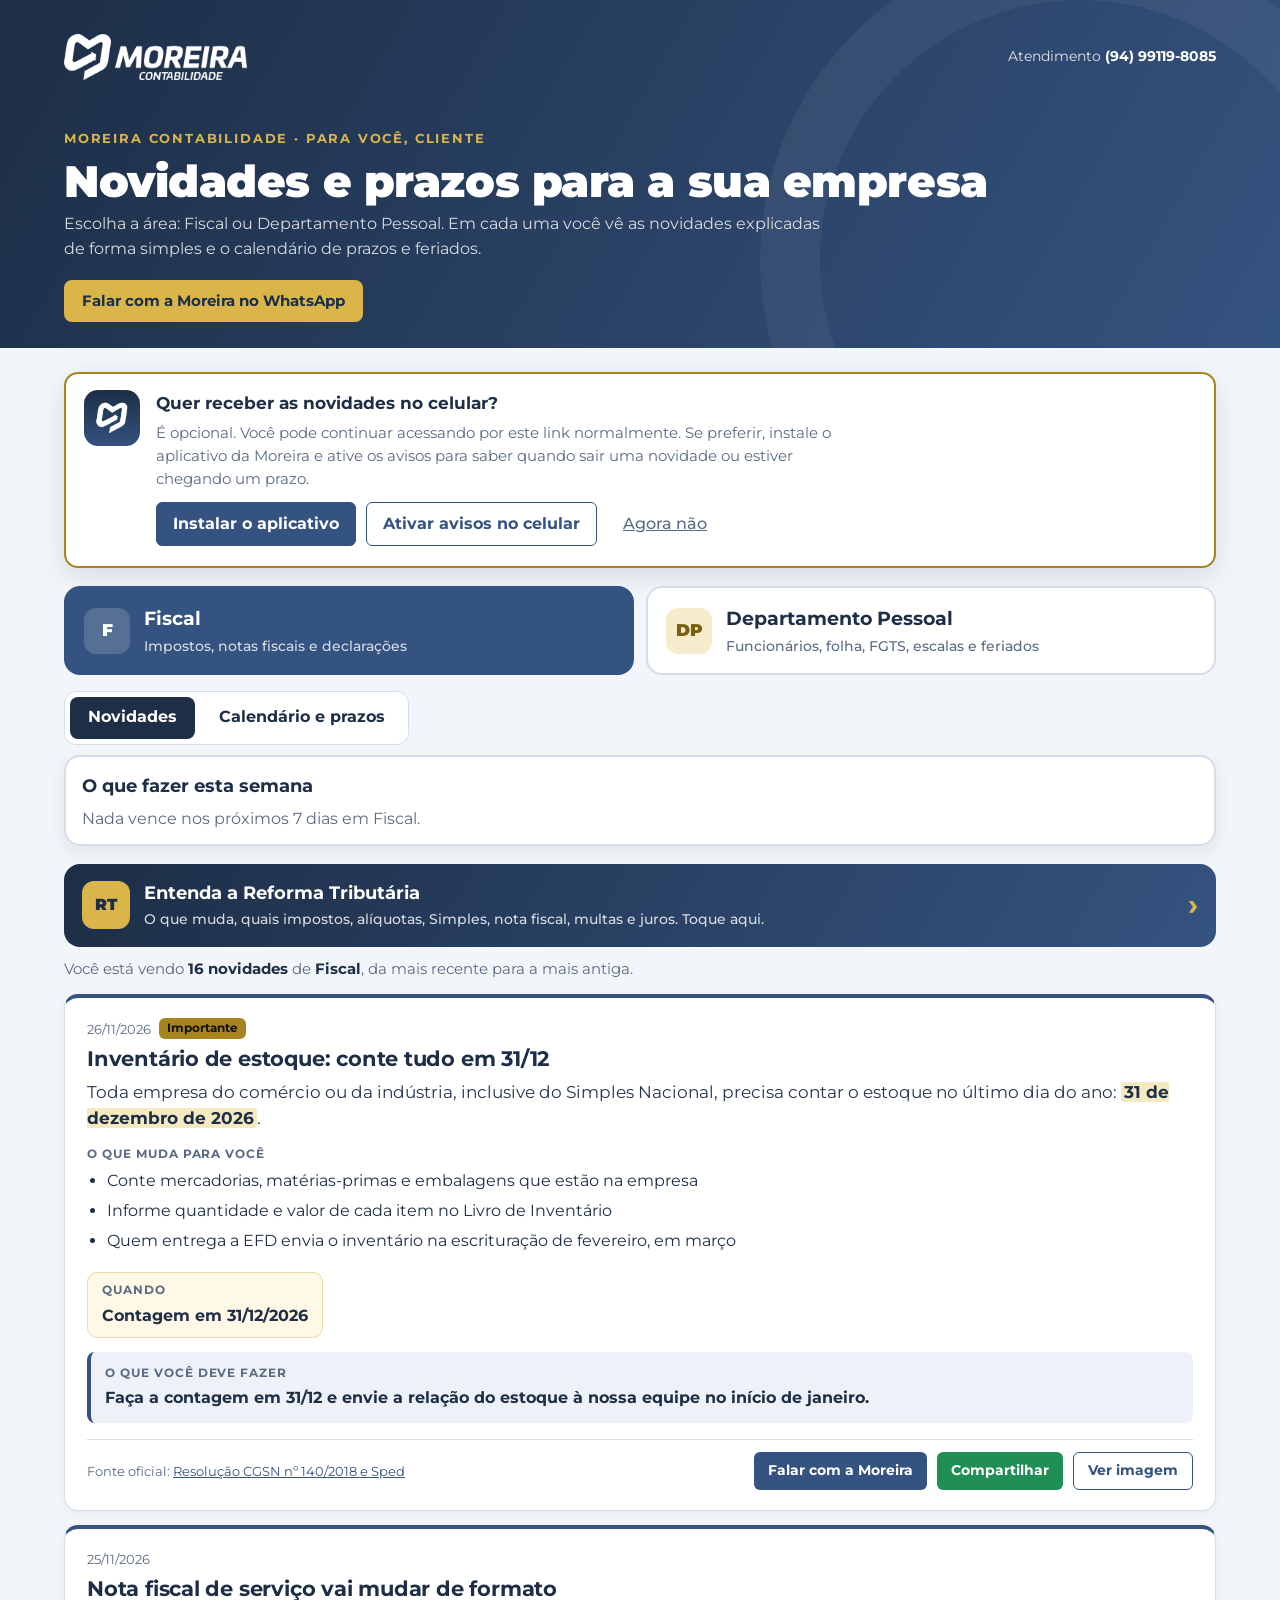
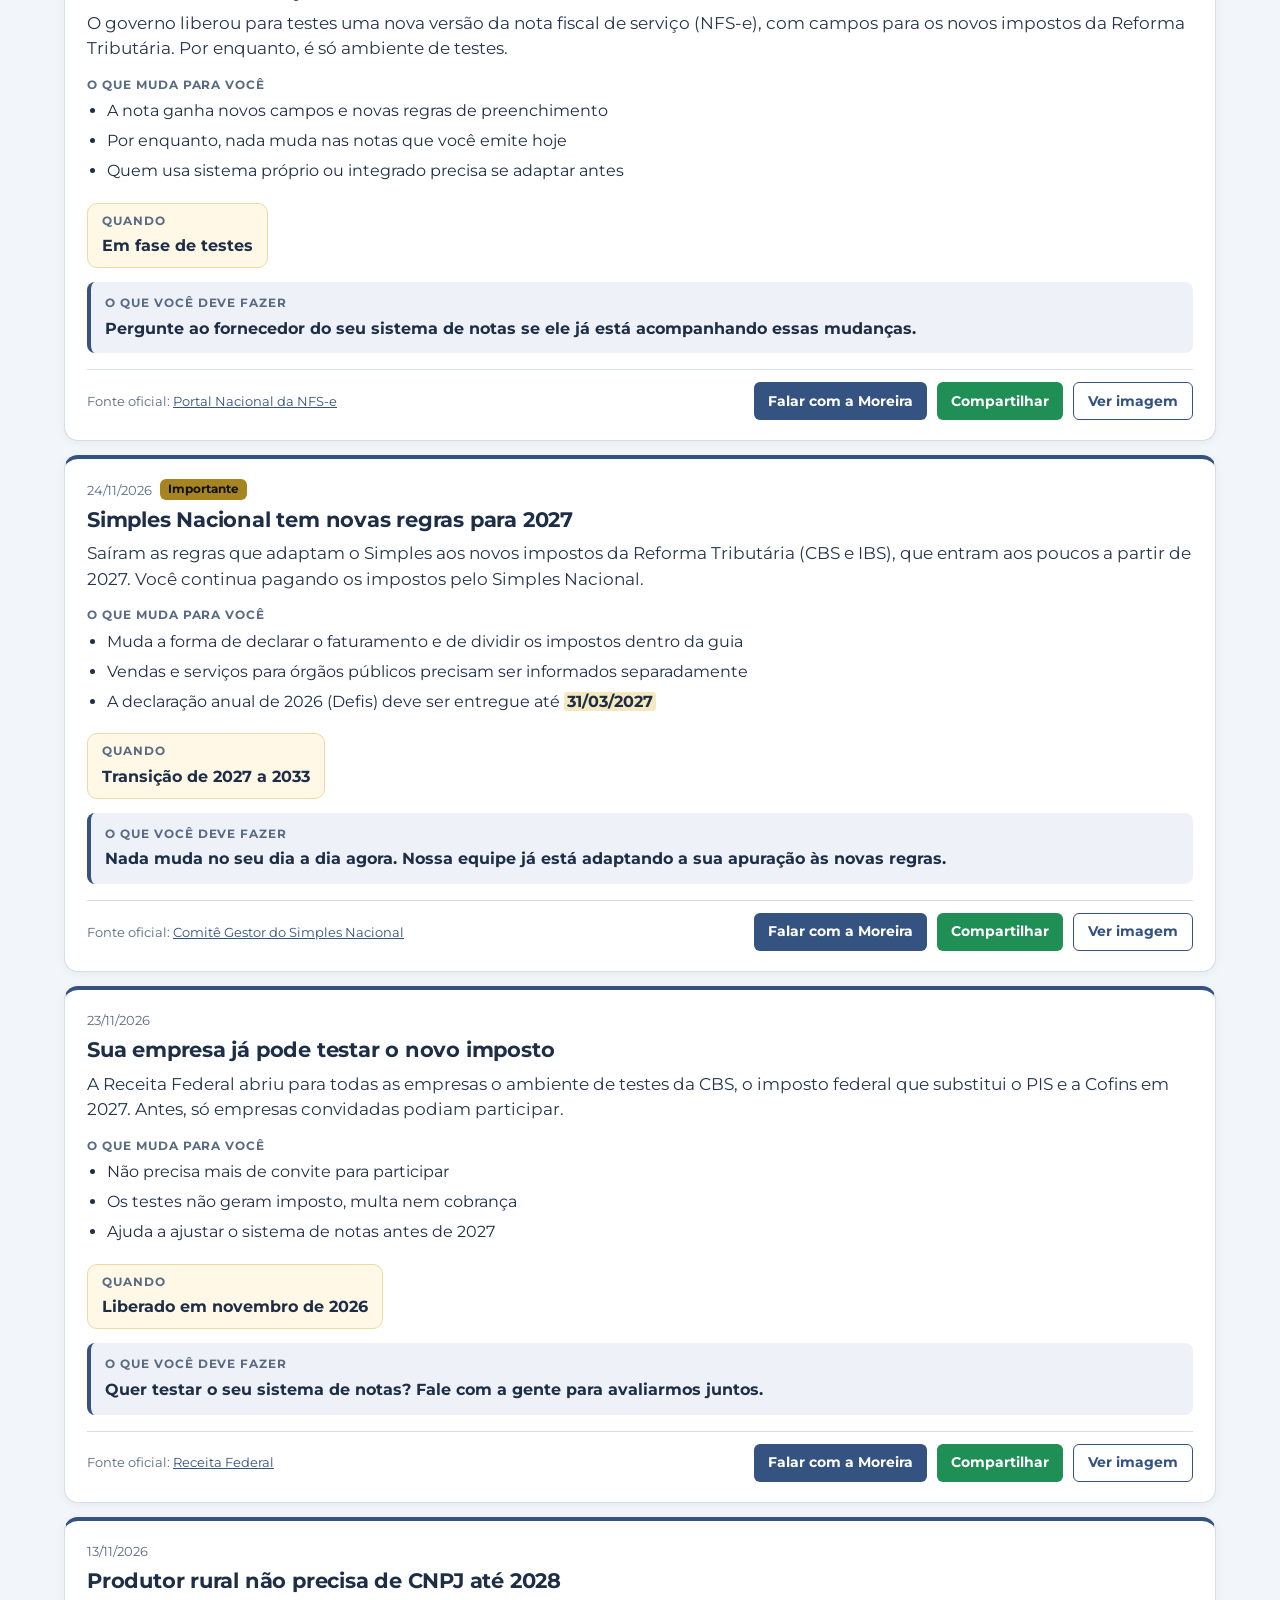
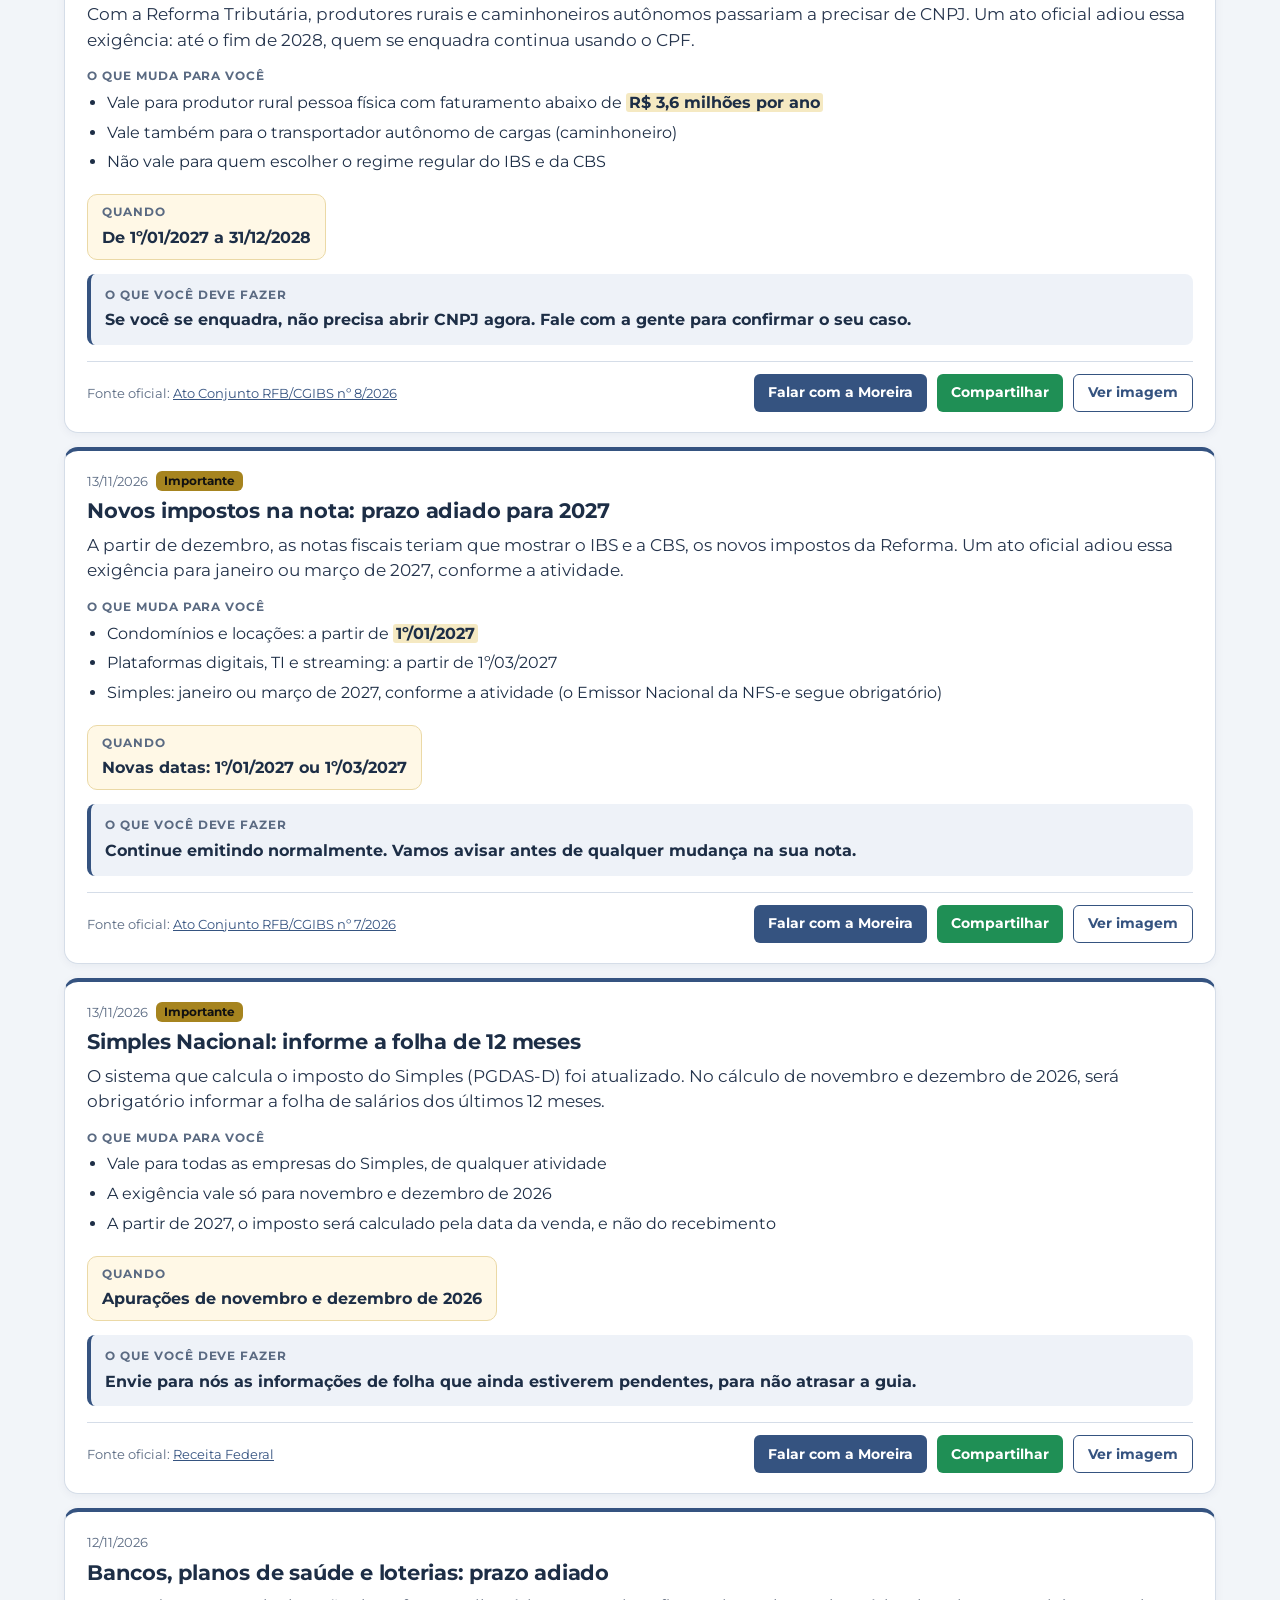
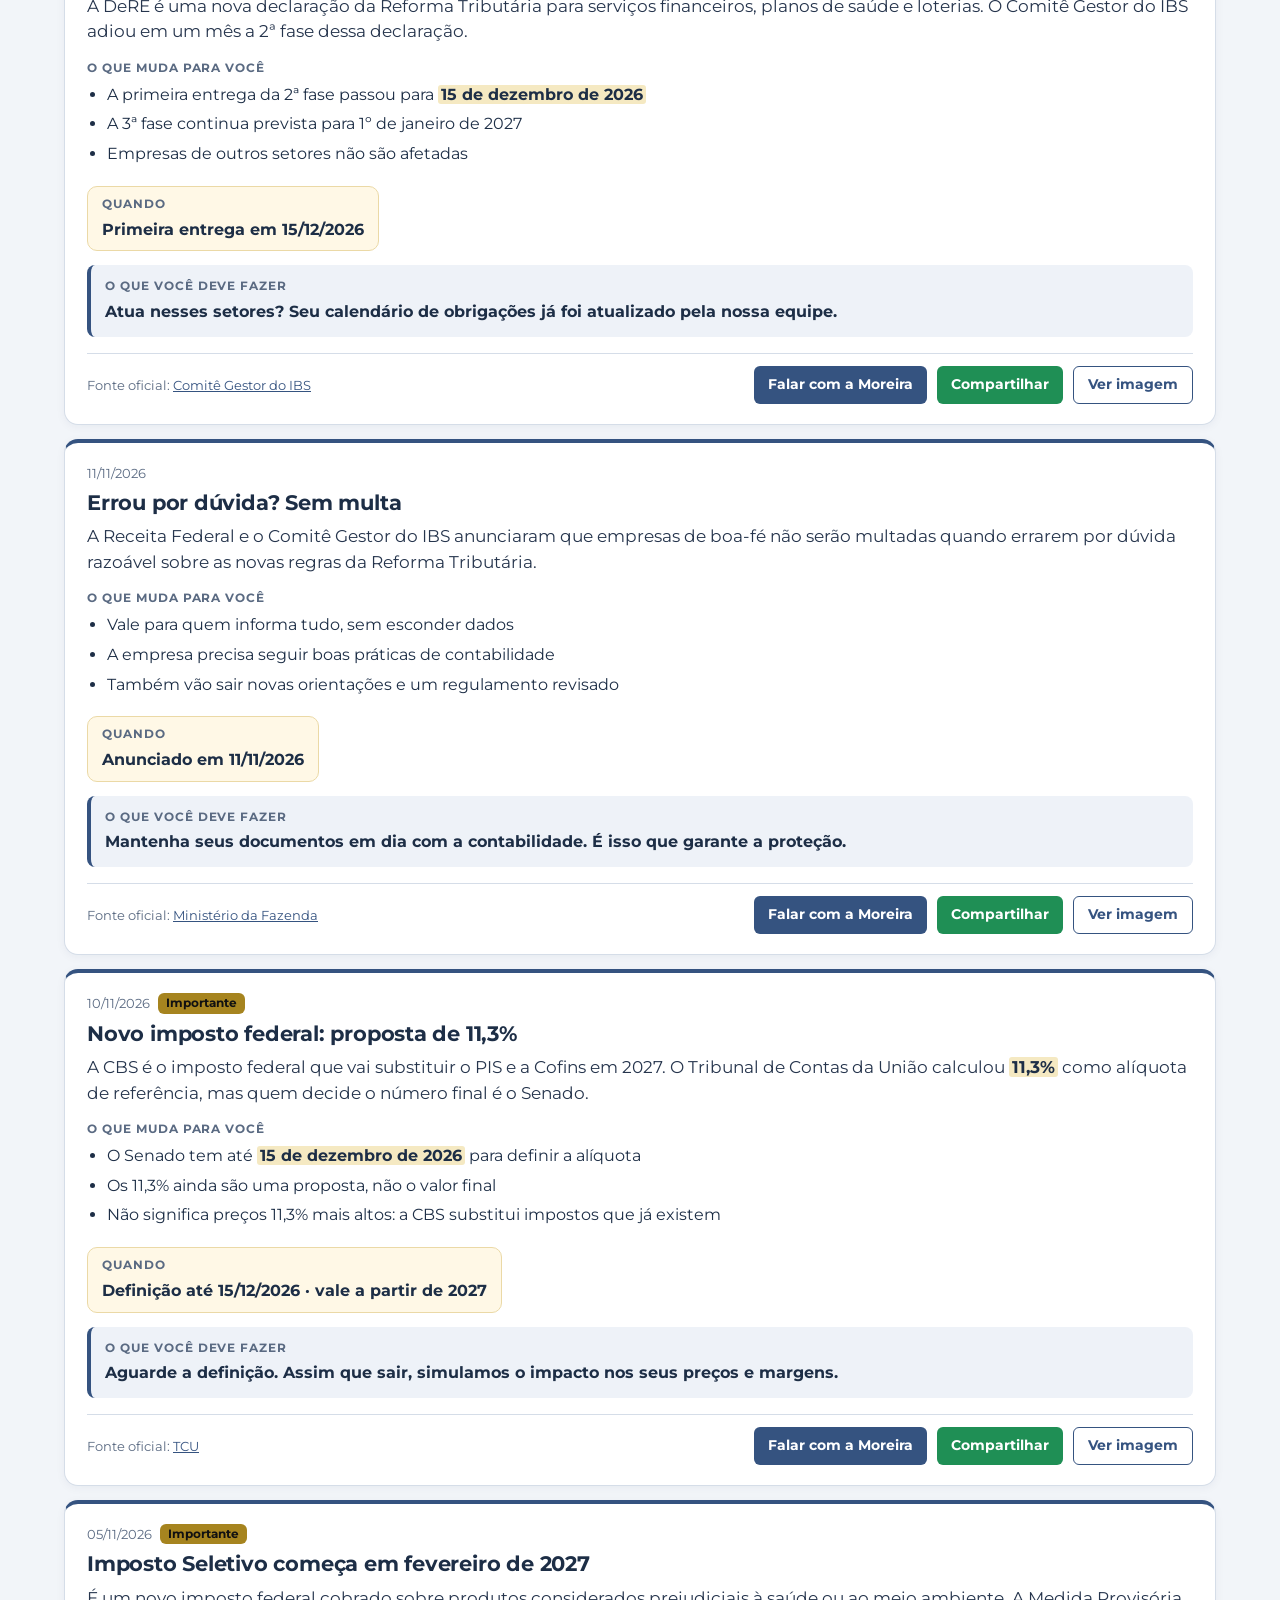
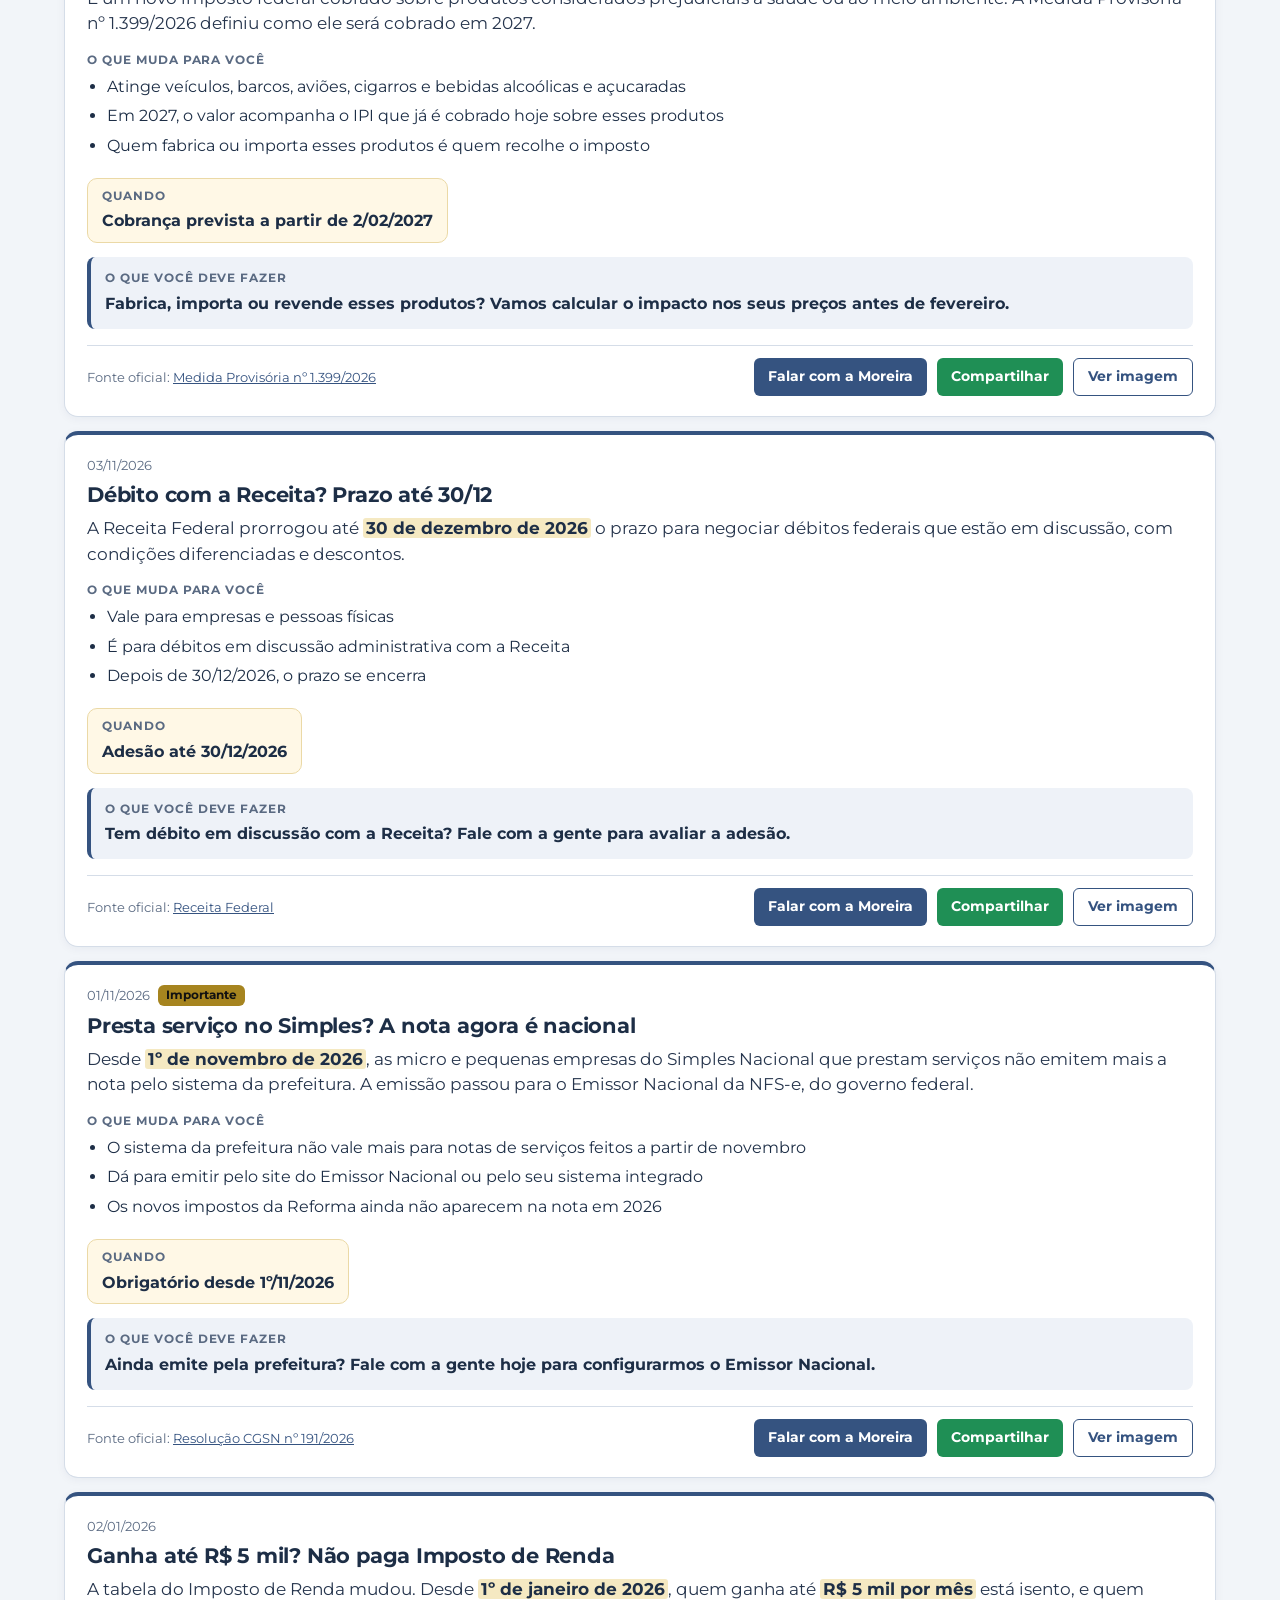
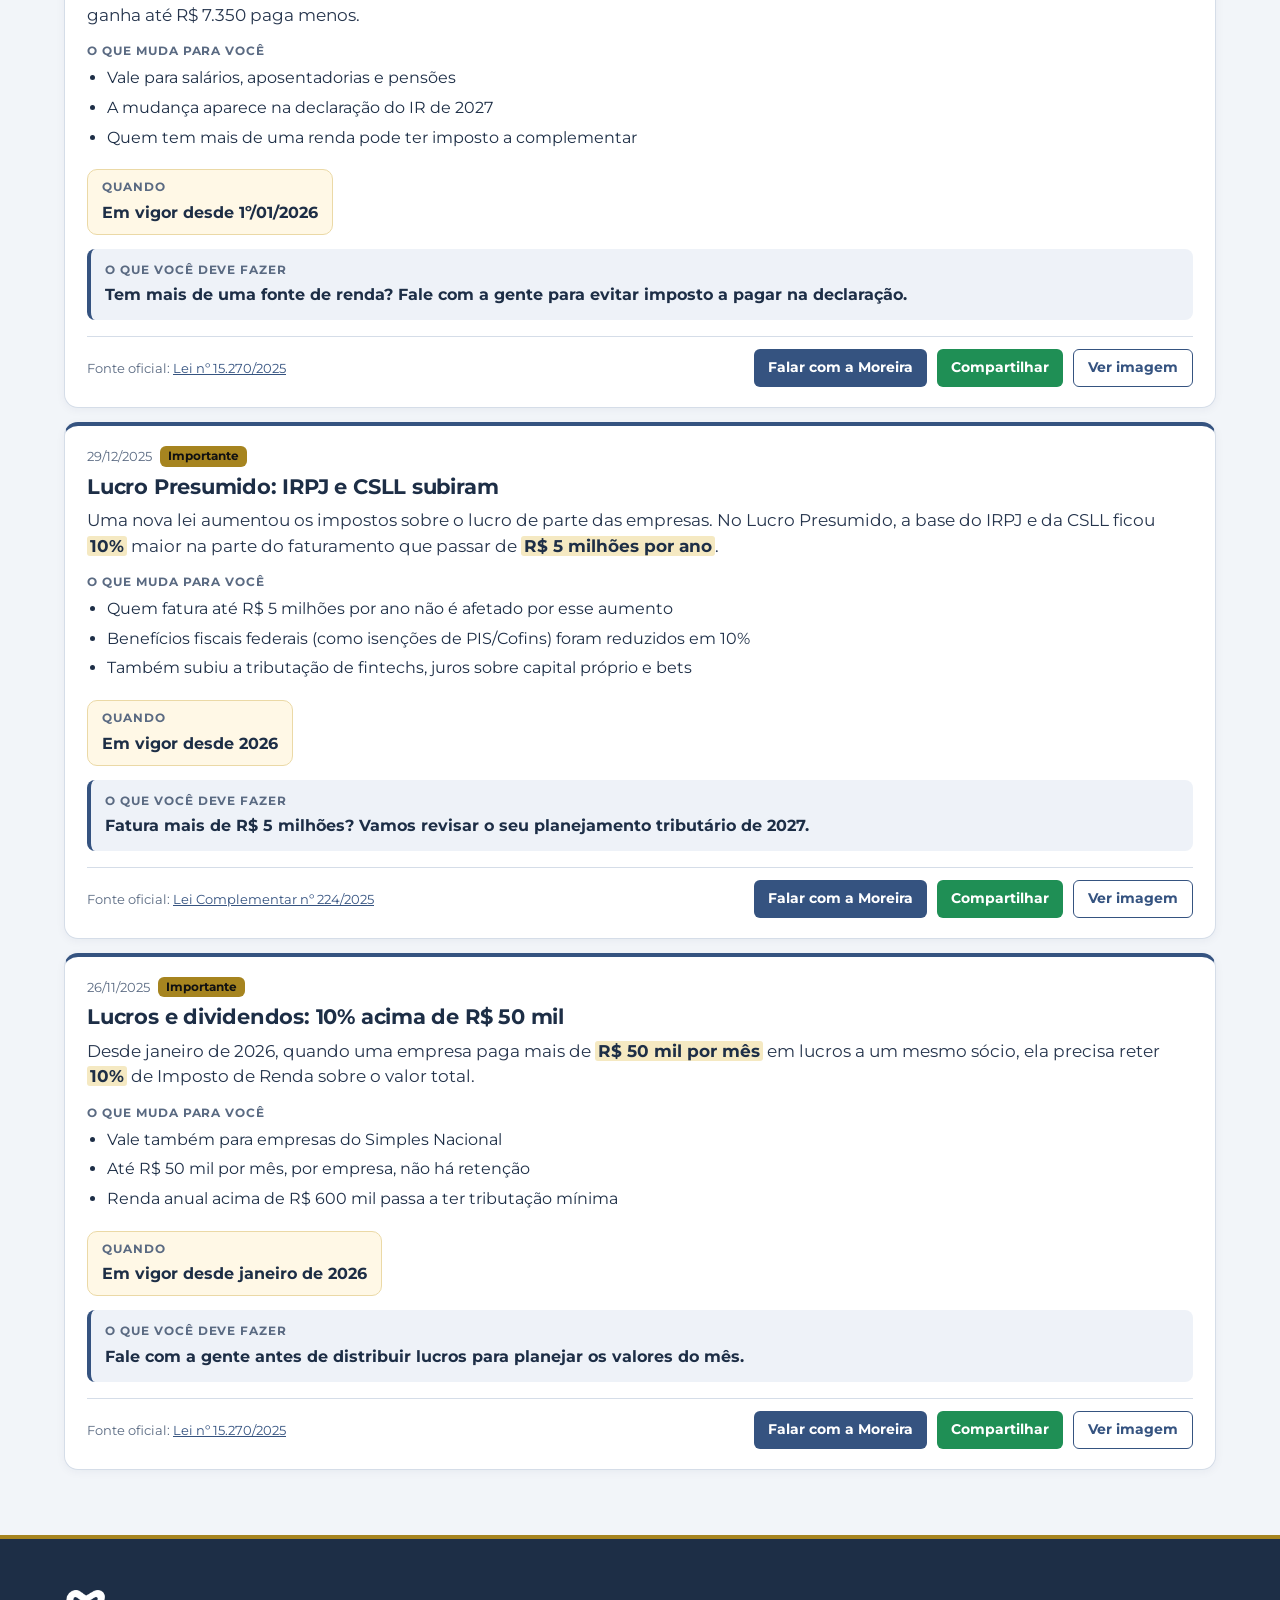
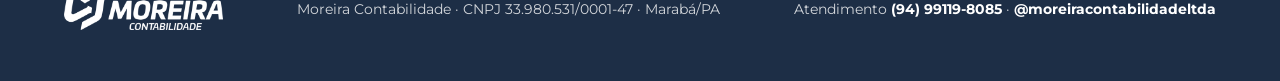
==== commit 0af938e6: "Cliente: 'O que fazer esta semana'; resumo mensal em PDF; marcar todas do dia; prazos fiscais de 30/" ====
--- a/cliente.html
+++ b/cliente.html
@@ -244,7 +244,18 @@
 .cherr{color:#B42318!important;font-weight:600}.chbtns{display:flex;gap:10px;justify-content:flex-end}
 .chbtns button{border-radius:10px;padding:10px 16px;font:inherit;font-weight:600;cursor:pointer;border:1px solid #C9D3E0;background:#fff;color:#1D2E46}.chbtns .chok{background:#1D2E46;color:#fff;border-color:#1D2E46}
 @media print{#chavechip{display:none}}
-.visbtn{cursor:pointer}.visbtn:hover{filter:brightness(.96);box-shadow:0 0 0 3px rgba(31,143,85,.15)}.vis small a{color:var(--azul);font-weight:600}
+.sqbox{background:#fff;border:2px solid #1D2E46;border-radius:16px;padding:16px 16px 12px;margin:4px 0 18px;box-shadow:0 6px 18px rgba(29,46,70,.08)}
+.sqbox.vazio{border-color:#D5DDE8}.sqbox.vazio p{margin:6px 0 0;color:#5A6B82}
+.sqhead{display:flex;flex-direction:column;gap:2px;margin-bottom:10px}.sqhead b,.sqbox>b{font-size:18px;color:#1D2E46}.sqhead small{color:#5A6B82}
+.sqbox ul{list-style:none;margin:0;padding:0;display:flex;flex-direction:column;gap:8px}
+.sqbox li{display:grid;grid-template-columns:62px 1fr auto;gap:12px;align-items:center;background:#F2F5F9;border-radius:12px;padding:10px 12px;border-left:4px solid #355380}
+.sqbox li.urg{border-left-color:#B42318;background:#FDF1F0}.sqbox li.sq-escala{border-left-color:#A6841F;background:#FFF7E0;grid-template-columns:62px 1fr}
+.sqbox li.ok{opacity:.55}.sqbox li.ok .sqtxt b{text-decoration:line-through}
+.sqdia{display:flex;flex-direction:column;align-items:center;line-height:1.1}.sqdia b{font-size:17px;color:#1D2E46}.sqdia small{font-size:12px;color:#5A6B82}
+.sqtxt{display:flex;flex-direction:column;gap:3px}.sqtxt b{font-size:15px;color:#1D2E46}.sqtxt small{font-size:13.5px;color:#41516A;line-height:1.4}
+.sqok{display:flex;flex-direction:column;align-items:center;font-size:11.5px;color:#5A6B82;gap:2px;cursor:pointer}.sqok input{width:22px;height:22px;accent-color:#1F8F55}
+.sqnota{display:block;margin-top:10px;color:#7A8AA0;font-size:12px}
+.btnpdf{display:inline-flex;align-items:center;justify-content:center;min-height:42px;padding:0 16px;border-radius:10px;border:1.5px solid #1D2E46;color:#1D2E46;background:#fff;font-weight:700;text-decoration:none;font-size:14.5px}.btnpdf:hover{background:#1D2E46;color:#fff}.visall{border-color:#1F8F55!important;color:#1F8F55!important;font-weight:700}.vischk{display:flex;align-items:center;gap:10px;font-weight:700;color:#1D2E46;cursor:pointer;font-size:15px}.vischk input{width:22px;height:22px;accent-color:#1F8F55;cursor:pointer}.visst{font-weight:700;color:#1D2E46}.visbtn{cursor:pointer}.visbtn:hover{filter:brightness(.96);box-shadow:0 0 0 3px rgba(31,143,85,.15)}.vis small a{color:var(--azul);font-weight:600}
 .vis small{color:var(--mute);font-size:13px}
 .eye{font-size:16px}
 .cliente .rule,.cliente .tools,.cliente #status,.cliente #alerta,.cliente #list,.cliente #areaTabs{display:none!important}
@@ -343,7 +354,7 @@
   <h2>Próximos prazos e vencimentos</h2>
   <div class="track" id="track"></div>
   <details class="cal2" id="calAll"><summary>Ver calendário completo de obrigações (declarações, impostos, trabalhista e Reforma)</summary>
-    <div class="row calbar"><div class="row" id="viewBtns"><button data-view="lista" aria-pressed="true">Lista</button><button data-view="mes" aria-pressed="false">Calendário do mês</button></div><button class="gold" id="icsAll">Adicionar todos os prazos à agenda (.ics)</button></div>
+    <div class="row calbar"><div class="row" id="viewBtns"><button data-view="lista" aria-pressed="true">Lista</button><button data-view="mes" aria-pressed="false">Calendário do mês</button></div><button class="gold" id="icsAll">Adicionar todos os prazos à agenda (.ics)</button><a class="btnpdf" href="https://moreira-contabilidade.github.io/radar/resumo.html" target="_blank" rel="noopener">Resumo do mês em PDF</a></div>
     <div class="row" style="margin:10px 0 14px" id="tipoBtns"></div>
     <div id="calGrid" hidden></div>
     <div id="calList"></div>
@@ -392,35 +403,19 @@
 
 <script>
 (function(){
-const REPO='moreira-contabilidade/radar',API='https://api.github.com/repos/'+REPO+'/contents/visibilidade.json';
-const K='radar_chave_equipe',N='radar_nome_equipe';
-const ls={get:k=>{try{return localStorage.getItem(k)||''}catch(e){return ''}},set:(k,v)=>{try{localStorage.setItem(k,v)}catch(e){}},del:k=>{try{localStorage.removeItem(k)}catch(e){}}};
-const tok=()=>ls.get(K),nome=()=>ls.get(N);
-const H=t=>({Authorization:'Bearer '+t,Accept:'application/vnd.github+json'});
-const dec=s=>new TextDecoder().decode(Uint8Array.from(atob(s.replace(/\s/g,'')),c=>c.charCodeAt(0)));
-const enc=s=>{const b=new TextEncoder().encode(s);let r='';for(let i=0;i<b.length;i+=0x8000)r+=String.fromCharCode.apply(null,b.subarray(i,i+0x8000));return btoa(r)};
-async function lerRemoto(t){const r=await fetch(API+'?ref=main&_='+Date.now(),{headers:H(t),cache:'no-store'});
-  if(r.status===404)return{sha:null,j:{itens:{}}};if(r.status===401||r.status===403)throw 'chave';if(!r.ok)throw 'rede';
-  const x=await r.json();return{sha:x.sha,j:JSON.parse(dec(x.content))}}
-const lerPublico=()=>fetch('visibilidade.json?v='+Date.now(),{cache:'no-store'}).then(r=>r.ok?r.json():{itens:{}}).catch(()=>({itens:{}}));
-const lerVis=()=>tok()&&!window.MODO_CLIENTE?lerRemoto(tok()).then(x=>x.j).catch(()=>lerPublico()):lerPublico();
+const ls={get:k=>{try{return localStorage.getItem(k)||''}catch(e){return ''}}};
+let BLOB='';
+const cfg=fetch('vis-config.json?v='+Date.now(),{cache:'no-store'}).then(r=>r.ok?r.json():{}).then(c=>{BLOB=(c&&c.script)||''}).catch(()=>{});
+const lerVis=()=>cfg.then(()=>BLOB?fetch(BLOB+'?t='+Date.now(),{cache:'no-store'}).then(r=>r.ok?r.json():{itens:{}}):{itens:{}}).catch(()=>({itens:{}}));
 let DATA=null;
 const ready=Promise.all([fetch('data.json?v='+Date.now(),{cache:'no-store'}).then(r=>r.json()),lerVis()]).then(([d,v])=>{
-  const it=(v&&v.itens)||{};(d.atualizacoes||[]).forEach(a=>{const x=it[a.id];if(x&&typeof x.cliente==='boolean'){a.cliente=x.cliente;a.aguardando=false;a.vis_por=x.por||'';a.vis_em=x.em||''}});DATA=d});
+  const it=(v&&v.itens)||{};(d.atualizacoes||[]).forEach(a=>{const x=it[a.id];if(x&&typeof x.cliente==='boolean'){a.cliente=x.cliente;a.aguardando=false;a.vis_em=x.em||''}});DATA=d;db.visOk=!!BLOB});
 const snap=a=>({docs:a.map(d=>({id:d.id||(d.data+d.titulo),data:()=>d}))});
 let fila=Promise.resolve();
-function setVis(id,val){const t=tok();if(!t)return Promise.reject('chave');
-  const p=fila.then(async()=>{for(let k=0;k<5;k++){const {sha,j}=await lerRemoto(t);j.itens=j.itens||{};const agora=new Date().toISOString();
-    j.itens[id]={cliente:val,por:nome()||'Equipe',em:agora};j.atualizado_em=agora;
-    const body={message:(val?'Visível':'Oculta')+' para o cliente: '+id+' ('+(nome()||'Equipe')+')',content:enc(JSON.stringify(j,null,1)+'\n'),branch:'main'};if(sha)body.sha=sha;
-    const r=await fetch(API,{method:'PUT',headers:Object.assign(H(t),{'Content-Type':'application/json'}),body:JSON.stringify(body)});
-    if(r.ok)return true;if(r.status===401||r.status===403||r.status===404)throw 'chave';if(r.status===409||r.status===422){await new Promise(s=>setTimeout(s,700+k*500));continue}throw 'rede'}throw 'rede'});
+function setVis(id,val){const p=fila.then(async()=>{if(!BLOB)throw 'rede';
+  const r=await fetch(BLOB,{method:'POST',headers:{'Content-Type':'text/plain;charset=utf-8'},body:JSON.stringify({id,cliente:val})});if(!r.ok)throw 'rede';const j=await r.json();if(!j||!j.itens||!j.itens[id]||j.itens[id].cliente!==val)throw 'rede';return true});
   fila=p.catch(()=>{});return p}
-async function entrar(t,n){if(!n)return 'Informe o seu nome.';if(!t)return 'Cole a chave de acesso da equipe.';
-  try{const r=await fetch('https://api.github.com/repos/'+REPO,{headers:H(t),cache:'no-store'});if(r.status===401)return 'Chave inválida ou vencida. Confira com o responsável.';if(!r.ok)return 'Não foi possível conferir a chave agora. Tente de novo.';
-    const j=await r.json();if(j.permissions&&j.permissions.push===false)return 'Esta chave não tem permissão para alterar o radar.'}catch(e){return 'Sem conexão. Tente de novo.'}
-  ls.set(K,t);ls.set(N,n);return true}
-const db={__ro:true,__site:!window.MODO_CLIENTE,temChave:()=>!!tok(),nome,setVis,entrar,sairChave:()=>ls.del(K),
+const db={__ro:true,__site:!window.MODO_CLIENTE,visOk:false,setVis,
   collection:n=>({onSnapshot:(cb,err)=>{ready.then(()=>cb(snap(n==='atualizacoes'?DATA.atualizacoes:n==='prazos'?DATA.prazos:[]))).catch(e=>err&&err(e));return()=>{}}}),
   doc:()=>({onSnapshot:cb=>{ready.then(()=>cb({exists:true,data:()=>({ultima_verificacao:DATA.gerado_em})}));return()=>{}}})};
 const downloads={save:async({filename,data})=>{const url=URL.createObjectURL(data);const a=document.createElement('a');a.href=url;a.download=filename;document.body.appendChild(a);a.click();a.remove();setTimeout(()=>URL.revokeObjectURL(url),4000)}};
@@ -472,18 +467,17 @@
 const OLHO_A='<svg class="eye" viewBox="0 0 24 24" width="20" height="20" aria-hidden="true"><path d="M1.5 12S5.5 4.5 12 4.5 22.5 12 22.5 12 18.5 19.5 12 19.5 1.5 12 1.5 12Z" fill="none" stroke="currentColor" stroke-width="2"/><circle cx="12" cy="12" r="3.2" fill="currentColor"/></svg>';
 const OLHO_F='<svg class="eye" viewBox="0 0 24 24" width="20" height="20" aria-hidden="true"><path d="M1.5 12S5.5 4.5 12 4.5 22.5 12 22.5 12 18.5 19.5 12 19.5 1.5 12 1.5 12Z" fill="none" stroke="currentColor" stroke-width="2"/><circle cx="12" cy="12" r="3.2" fill="currentColor"/><path d="M3 21 21 3" stroke="currentColor" stroke-width="2.2" stroke-linecap="round"/></svg>';
 function dh(iso){try{const d=new Date(iso);return d.toLocaleDateString('pt-BR',{day:'2-digit',month:'2-digit'})+' às '+d.toLocaleTimeString('pt-BR',{hour:'2-digit',minute:'2-digit'})}catch(e){return ''}}
-function chaveChip(){if(!DB||!DB.__site||CLIENTE)return;let c=document.getElementById('chavechip');if(!c){c=document.createElement('div');c.id='chavechip';document.body.appendChild(c)}
-  if(DB.temChave()){c.innerHTML='<span>'+OLHO_A+' Edição liberada: <b></b></span><button type="button">Sair</button>';c.querySelector('b').textContent=DB.nome()||'Equipe';c.querySelector('button').onclick=()=>{DB.sairChave();chaveChip();toast('Chave removida deste aparelho.')}}
-  else{c.innerHTML='<span>'+OLHO_F+' Só visualização</span><button type="button">Liberar edição</button>';c.querySelector('button').onclick=()=>abrirChave()}}
-function abrirChave(depois){const o=document.createElement('div');o.className='chovl';o.innerHTML=`<form class="chbox" autocomplete="off"><h3>Liberar o olho neste aparelho</h3><p>Para mostrar ou esconder notícias do cliente, informe a <b>chave de acesso da equipe</b> (só precisa fazer uma vez neste computador ou celular).</p>
-  <label>Seu nome<input name="nome" required maxlength="40" placeholder="Ex.: Ana - Administrativo"></label>
+function chaveChip(){return;let c=document.getElementById('chavechip');if(!c){c=document.createElement('div');c.id='chavechip';document.body.appendChild(c)}
+  if(DB.temChave()){c.innerHTML='<span>'+OLHO_A+' Olho liberado neste aparelho</span><button type="button">Sair</button>';c.querySelector('button').onclick=()=>{DB.sairChave();chaveChip();toast('Chave removida deste aparelho.')}}
+  else{c.remove()}}
+function abrirChave(depois){const o=document.createElement('div');o.className='chovl';o.innerHTML=`<form class="chbox" autocomplete="off"><h3>Falta abrir o link da equipe</h3><p>Abra uma vez, neste aparelho, o <b>link do olho</b> enviado no grupo do administrativo. Depois é só clicar no olho, sem pedir mais nada.</p>
   <label>Chave de acesso da equipe<span class="chpw"><input name="chave" type="password" required placeholder="Cole aqui a chave"><button type="button" class="chver" aria-label="Mostrar chave">${OLHO_A}</button></span></label>
   <p class="cherr" hidden></p><div class="chbtns"><button type="button" class="chno">Cancelar</button><button type="submit" class="chok">Salvar e liberar</button></div></form>`;
-  document.body.appendChild(o);const f=o.querySelector('form');try{f.nome.value=DB.nome()||''}catch(e){}(f.nome.value?f.chave:f.nome).focus();
+  document.body.appendChild(o);const f=o.querySelector('form');f.chave.focus();
   o.querySelector('.chver').onclick=()=>{const t=f.chave.type==='password';f.chave.type=t?'text':'password';o.querySelector('.chver').innerHTML=t?OLHO_F:OLHO_A};
   o.querySelector('.chno').onclick=()=>o.remove();o.addEventListener('click',e=>{if(e.target===o)o.remove()});
   f.onsubmit=async e=>{e.preventDefault();const er=o.querySelector('.cherr');er.hidden=true;const ok=o.querySelector('.chok');ok.disabled=true;ok.textContent='Conferindo...';
-    const r=await DB.entrar(f.chave.value.trim(),f.nome.value.trim());ok.disabled=false;ok.textContent='Salvar e liberar';
+    const r=await DB.entrar(f.chave.value.trim(),'Equipe');ok.disabled=false;ok.textContent='Salvar e liberar';
     if(r===true){o.remove();chaveChip();toast('Pronto! Agora é só clicar no olho.',3500);if(depois)depois()}else{er.textContent=r;er.hidden=false}}}
 function toast(t,ms){const e=$('#toast');e.textContent=t;e.classList.add('on');clearTimeout(toast.h);toast.h=setTimeout(()=>e.classList.remove('on'),ms||1800)}
 async function copy(text){try{await navigator.clipboard.writeText(text);toast('Texto copiado')}catch(e){toast('Não foi possível copiar — selecione o texto manualmente')}}
@@ -530,13 +524,13 @@
   const days=[...new Set(f.map(i=>i.data))];
   $('#list').innerHTML=days.map(d=>{
     const g=f.filter(i=>i.data===d);
-    return `<div class="day"><span><span class="dchip">${fmt(d)}</span> ${g.length} atualizaç${g.length>1?'ões':'ão'}</span><span class="row"><button class="pri" data-dlday="${esc(d)}">Baixar comunicado do dia</button><button data-day="${esc(d)}">Copiar texto</button></span></div>`+
+    return `<div class="day"><span><span class="dchip">${fmt(d)}</span> ${g.length} atualizaç${g.length>1?'ões':'ão'}</span><span class="row"><button class="pri" data-dlday="${esc(d)}">Baixar comunicado do dia</button><button data-day="${esc(d)}">Copiar texto</button>${DB&&DB.__site&&DB.visOk&&g.some(x=>x.cliente===false)?`<button class="visall" data-visall="${esc(d)}">☑ Mostrar todas deste dia ao cliente</button>`:''}</span></div>`+
     g.map(i=>{const u=safeUrl(i.fonte_url);return `<article class="item ${i.setor==='dp'?'is-dp':''}">
       <div class="ibody">
       <div class="head"><div><div class="org"><b class="area ${i.setor==='dp'?'dp':''}">${i.setor==='dp'?'Departamento Pessoal':'Fiscal'}</b> · ${esc(i.orgao)}</div><h3>${esc(i.titulo)}</h3></div><span class="tag ${esc(i.impacto)}">${esc(IMP[i.impacto]||i.impacto)}</span></div>
       <p>${esc(i.resumo)}</p>
       <div class="meta"><div><span>Quem é afetado</span>${esc(i.quem)}</div><div><span>O que fazer</span>${esc(i.acao)}</div><div><span>Fonte oficial</span>${u?`<a href="${esc(u)}" target="_blank" rel="noopener">${esc(i.fonte_nome||'Abrir fonte')}</a>`:esc(i.fonte_nome)}</div></div>
-      ${DB&&DB.__site?`<div class="vis ${i.cliente===false?'off':'on'}"><button class="visbtn" data-vis="${esc(i.id)}" aria-pressed="${i.cliente!==false}" title="Clique no olho para ${i.cliente===false?'mostrar ao':'esconder do'} cliente">${i.cliente===false?OLHO_F:OLHO_A} ${i.cliente===false?'Oculto para o cliente':'Visível para o cliente'}</button><small>${i.cliente===false?(i.aguardando?'Nova notícia aguardando aprovação. ':'')+'Não aparece no aplicativo nem na página do cliente.':'Aparece no aplicativo e na página do cliente.'}${i.vis_por?' Alterado por '+esc(i.vis_por)+(i.vis_em?' em '+esc(dh(i.vis_em)):'')+'.':''}</small></div>`:`<div class="vis note"><small>Para mostrar ou esconder esta notícia do cliente, use o olho no <a href="https://moreira-contabilidade.github.io/radar/" target="_blank" rel="noopener">site da equipe ↗</a>.</small></div>`}
+      ${DB&&DB.__site&&DB.visOk?`<div class="vis ${i.cliente===false?'off':'on'}"><label class="vischk"><input type="checkbox" data-visck="${esc(i.id)}" ${i.cliente!==false?'checked':''}> <span>${i.cliente!==false?'Cliente vê esta notícia':'Cliente não vê esta notícia'}</span></label><small>${i.cliente===false&&i.aguardando?'Nova notícia: marque o quadradinho para o cliente ver. ':''}Marcado = aparece para o cliente. Desmarcado = não aparece.</small></div>`:`<div class="vis ${i.cliente===false?'off':'on'}"><span class="visst">${i.cliente!==false?'☑ Cliente vê esta notícia':'☐ Cliente não vê esta notícia'}</span></div>`}
       <div class="perf">${perfis(i).filter(x=>x!=='todos').map(x=>`<span>${esc(PERFIS[x])}</span>`).join('')||'<span>Todos os clientes</span>'}</div>
       <div class="row acts"><a class="btn wa" href="${esc(waLink(waText(i)))}" target="_blank" rel="noopener">Enviar no WhatsApp</a><button data-leg="${esc(i.id)}">Copiar legenda do Instagram</button><button data-id="${esc(i.id)}">Copiar comunicado</button></div>
       <details><summary>Ver texto do comunicado</summary><div class="msg">${esc(i.comunicado)}</div></details>
@@ -608,6 +602,26 @@
 function renderMultas(){return `<section class="mbox"><div class="mhead"><span class="mico">!</span><div><b>Atenção: o que pode gerar multa</b><small>Os pontos de Departamento Pessoal que mais geram autuação. Toque para ver os detalhes.</small></div></div>`+
   MULTAS.map((m,n)=>`<details class="mitem${m.top?' top':''}"${m.top?' open':''}><summary>${m.top?'<span class="murg">Urgente</span>':''}${esc(m.t)}</summary><div class="gbody">${m.h}<div class="cacao2"><span>O que você deve fazer</span>${esc(m.a)}</div><p class="gfonte">Fonte oficial: <a href="${esc(m.f[1])}" target="_blank" rel="noopener">${esc(m.f[0])}</a></p></div></details>`).join('')+`</section>`}
 const temMulta=i=>i.multa===true||/multa|escala|jornada|6x1|5x2|registro|sal[aá]rio|FGTS|13º|rescis|f[eé]rias/i.test([i.titulo,i.card_sub,i.resumo].join(' '));
+const FEITOS=(()=>{try{return JSON.parse(localStorage.getItem('radar_feitos')||'[]')}catch(e){return []}})();
+function oQueFazer(p){const t=p.titulo;if(p.tipo==='feriado')return p.cidade?'Feriado em '+p.cidade+': organize a escala e combine a folga ou o pagamento em dobro.':'Feriado: organize a escala e combine a folga ou o pagamento em dobro.';
+  if(/sal[aá]rio/i.test(t)&&/5º dia útil|quinto dia/i.test(t))return 'Pague os salários dos funcionários até esta data.';
+  if(/13º|13o|décimo/i.test(t)&&/parcela/i.test(t))return 'Pague a parcela do 13º salário aos funcionários.';
+  if(/FGTS/i.test(t))return 'Pague a guia do FGTS que a Moreira enviar.';
+  if(/DARF da DCTFWeb|INSS/i.test(t))return 'Pague a guia do INSS e do IR dos funcionários que a Moreira enviar.';
+  if(/^DAS/i.test(t))return 'Pague a guia do '+(/MEI/i.test(t)?'MEI':'Simples Nacional')+' que a Moreira enviar.';
+  if(/jornada|escala|6x1|5x2/i.test(t))return 'Comece a nova escala nesta data: no máximo 42 horas e 2 folgas por semana, sem reduzir salário.';
+  if(/invent[aá]rio/i.test(t))return 'Faça a contagem do estoque e envie a lista para a Moreira.';
+  if(p.tipo==='imposto')return 'Pague a guia que a Moreira enviar até esta data.';
+  if(p.tipo==='declaracao'||/eSocial|DCTFWeb|EFD|declara/i.test(t))return 'A Moreira entrega. Envie a tempo as notas, a folha e os documentos do mês.';
+  return 'Fique atento a esta data.'}
+function renderSemana(){const t=hoje();const DS=['domingo','segunda','terça','quarta','quinta','sexta','sábado'];
+  let ps=allP().filter(p=>p.data>=t&&ddiff(p.data)<=7&&prazoArea(p)===cArea&&(!p.cidade||!cCidade||p.cidade===cCidade));
+  const seen=new Set();ps=ps.filter(p=>{const k=p.data+'|'+amigo(p);if(seen.has(k))return false;seen.add(k);return true});
+  const extra=[];if(cArea==='dp'&&t<='2026-12-16'){const k=ddiff('2026-12-16');extra.push(`<li class="sq-escala"><span class="sqdia"><b>16/12</b><small>${k===0?'hoje':'em '+k+' dias'}</small></span><span class="sqtxt"><b>Nova escala: 42 horas e 2 folgas por semana</b><small>Monte a escala nova de cada funcionário e envie para a Moreira conferir. Escala errada gera multa.</small></span></li>`)}
+  const lis=ps.map(p=>{const id=p.id||p.data+amigo(p);const k=ddiff(p.data);const feito=FEITOS.includes(id);const dt=new Date(p.data+'T12:00:00');
+    return `<li class="${feito?'ok':''}${k<=1?' urg':''}"><span class="sqdia"><b>${esc(p.data.slice(8))}/${esc(p.data.slice(5,7))}</b><small>${k===0?'hoje':k===1?'amanhã':DS[dt.getDay()]}</small></span><span class="sqtxt"><b>${esc(p.tipo==='feriado'?p.titulo:amigo(p))}</b><small>${esc(oQueFazer(p))}</small></span><label class="sqok"><input type="checkbox" data-feito="${esc(id)}" ${feito?'checked':''}><span>Feito</span></label></li>`}).join('');
+  if(!lis&&!extra.length)return `<section class="sqbox vazio"><b>O que fazer esta semana</b><p>Nada vence nos próximos 7 dias em ${cArea==='dp'?'Departamento Pessoal':'Fiscal'}.</p></section>`;
+  return `<section class="sqbox"><div class="sqhead"><b>O que fazer esta semana</b><small>${cArea==='dp'?'Departamento Pessoal':'Fiscal'} · próximos 7 dias${cArea==='dp'&&cCidade?' · '+esc(cCidade):''}</small></div><ul>${extra.join('')}${lis}</ul><small class="sqnota">Marque "Feito" para se organizar. A marcação fica só neste aparelho.</small></section>`}
 function renderCliente(){if(!CLIENTE)return;$('#capp').hidden=false;
   const vis=items.filter(visivel);
   document.querySelectorAll('.cnav button').forEach(b=>{const a=b.dataset.a;b.setAttribute('aria-selected',a===cArea);const n=vis.filter(i=>(i.setor||'fiscal')===a&&isNovo(i)).length;const c=b.querySelector('.cnt');c.textContent=n?n+(n>1?' novas':' nova'):'';c.hidden=!n});
@@ -615,14 +629,14 @@
   const nomeA=cArea==='dp'?'Departamento Pessoal':'Fiscal';
   if(cView==='guia'){$('#cbody').innerHTML=renderGuia();return}
   if(cView==='nov'){const f=vis.filter(i=>(i.setor||'fiscal')===cArea).sort((a,b)=>String(b.data).localeCompare(String(a.data)));
-    $('#cbody').innerHTML=(cArea==='dp'?renderMultas():'')+(cArea==='fiscal'?`<button class="gbanner" data-v2="guia"><span class="gbico">RT</span><span><b>Entenda a Reforma Tributária</b><small>O que muda, quais impostos, alíquotas, Simples, nota fiscal, multas e juros. Toque aqui.</small></span><span class="garr">›</span></button>`:'')+`<p class="vendo">Você está vendo <b>${f.length} ${f.length===1?'novidade':'novidades'}</b> de <b>${nomeA}</b>, da mais recente para a mais antiga.</p>`+(f.map(cCard).join('')||'<p class="empty">Nenhuma novidade nesta área por enquanto.</p>');}
+    $('#cbody').innerHTML=renderSemana()+(cArea==='dp'?renderMultas():'')+(cArea==='fiscal'?`<button class="gbanner" data-v2="guia"><span class="gbico">RT</span><span><b>Entenda a Reforma Tributária</b><small>O que muda, quais impostos, alíquotas, Simples, nota fiscal, multas e juros. Toque aqui.</small></span><span class="garr">›</span></button>`:'')+`<p class="vendo">Você está vendo <b>${f.length} ${f.length===1?'novidade':'novidades'}</b> de <b>${nomeA}</b>, da mais recente para a mais antiga.</p>`+(f.map(cCard).join('')||'<p class="empty">Nenhuma novidade nesta área por enquanto.</p>');}
   else{const t=hoje();const lim=new Date();lim.setDate(lim.getDate()+120);const L=lim.toISOString().slice(0,10);
     const ps=allP().filter(p=>p.data>=t&&p.data<=L&&prazoArea(p)===cArea&&(!p.cidade||!cCidade||p.cidade===cCidade));
     const sem=ps.filter(p=>ddiff(p.data)<=7);const meses=[...new Set(ps.map(p=>p.data.slice(0,7)))];
     $('#cbody').innerHTML=`<p class="vendo">Prazos e datas de <b>${nomeA}</b> dos próximos meses. A Moreira cuida das entregas; fique atento ao que depende de você, como enviar informações e pagar as guias.</p>
     ${sem.length?`<div class="csemana"><b>Esta semana</b>${sem.map(p=>{const k=ddiff(p.data);return `<span class="achip${k<=3?' urg':''}${p.tipo==='feriado'?' fer':''}"><b>${esc(p.data.slice(8))}/${esc(p.data.slice(5,7))}</b> ${esc(p.tipo==='feriado'?p.titulo:amigo(p))}</span>`}).join('')}</div>`:''}
     ${cArea==='dp'?`<label class="ccid">Sua cidade (para os feriados municipais): <select id="cCid"><option value="">Todas as cidades</option>${CIDADES.map(c=>`<option${c===cCidade?' selected':''}>${c}</option>`).join('')}</select></label>`:''}
-    <div class="row" style="margin:6px 0 4px"><button class="gold2" data-icsarea="1">Adicionar estes prazos à minha agenda</button></div>
+    <div class="row" style="margin:6px 0 4px"><button class="gold2" data-icsarea="1">Adicionar estes prazos à minha agenda</button><a class="btnpdf" href="https://moreira-contabilidade.github.io/radar/resumo.html${cCidade?'?cidade='+encodeURIComponent(cCidade):''}" target="_blank" rel="noopener">Baixar o resumo do mês (PDF)</a></div>
     ${meses.map(mk=>{const [y,m]=mk.split('-');let nome=new Date(+y,+m-1,1).toLocaleDateString('pt-BR',{month:'long',year:'numeric'});nome=nome.charAt(0).toUpperCase()+nome.slice(1);
       return `<h3 class="cmes">${esc(nome)}</h3>`+ps.filter(p=>p.data.startsWith(mk)).map(p=>{const dt=new Date(p.data+'T12:00:00');const k=ddiff(p.data);
         return `<div class="cprazo${p.tipo==='feriado'?' fer':''}"><div class="cdia"><b>${esc(p.data.slice(8))}</b><small>${DSEM[dt.getDay()]}</small></div><div><div class="ctit">${p.tipo==='feriado'?'<span class="tfer">'+(p.cidade?'Feriado · '+esc(p.cidade):'Feriado')+'</span> ':''}${esc(p.tipo==='feriado'?p.titulo:amigo(p))}${k<=3?' <span class="cimp">'+(k===0?'hoje':k===1?'amanhã':'em '+k+' dias')+'</span>':''}${cArea==='dp'&&p.tipo!=='feriado'?' <span class="cmulta">Atraso gera multa</span>':''}</div>${p.detalhe?`<p>${esc(p.detalhe.replace(/ Data calculada pela regra oficial;.*$/,''))}</p>`:''}</div></div>`}).join('')}).join('')||'<p class="empty">Nenhum prazo cadastrado para os próximos meses.</p>'}`}
@@ -630,6 +644,7 @@
   renderPost()}
 if(CLIENTE){
   $('#capp').addEventListener('change',e=>{if(e.target.id==='cCid'){cCidade=e.target.value;try{localStorage.setItem('radar_cidade',cCidade)}catch(x){}renderCliente()}});
+  $('#capp').addEventListener('change',e=>{const f=e.target.closest('input[data-feito]');if(!f)return;const id=f.dataset.feito;const i=FEITOS.indexOf(id);if(f.checked&&i<0)FEITOS.push(id);if(!f.checked&&i>=0)FEITOS.splice(i,1);try{localStorage.setItem('radar_feitos',JSON.stringify(FEITOS.slice(-300)))}catch(x){}f.closest('li').classList.toggle('ok',f.checked)});
   $('#capp').addEventListener('click',e=>{const a=e.target.closest('.cnav button');if(a){cArea=a.dataset.a;if(cView==='guia')cView='nov';try{localStorage.setItem('radar_area',cArea)}catch(x){}renderCliente();return}
     const v=e.target.closest('.cview button');if(v){cView=v.dataset.v;renderCliente();return}
     const v2=e.target.closest('[data-v2]');if(v2){cView=v2.dataset.v2;renderCliente();window.scrollTo({top:$('#capp').offsetTop-10,behavior:'smooth'});return}
@@ -637,6 +652,9 @@
     const ic=e.target.closest('button[data-icsarea]');if(ic){const t=hoje();saveBlob(ics(allP().filter(p=>p.data>=t&&prazoArea(p)===cArea&&(!p.cidade||!cCidade||p.cidade===cCidade))),`prazos-moreira-${cArea}.ics`);return}
     const dp=e.target.closest('button[data-dlpost]');if(dp){const i=items.find(x=>x.id===dp.dataset.dlpost);if(i){const c=document.createElement('canvas');MoreiraCards.noticia(c,i);savePng(c,`moreira-${i.id}.png`)}}});
 }
+$('#list').addEventListener('change',e=>{const c=e.target.closest('input[data-visck]');if(!c||!DB||!DB.__site||!DB.visOk)return;const i=items.find(x=>x.id===c.dataset.visck);if(!i)return;
+  const antes={cliente:i.cliente,aguardando:i.aguardando};i.cliente=c.checked;i.aguardando=false;render();status();
+  DB.setVis(i.id,c.checked).then(()=>toast(c.checked?'Marcado: o cliente já vê esta notícia.':'Desmarcado: o cliente não vê mais esta notícia.',3500)).catch(()=>{Object.assign(i,antes);render();status();toast('Não foi possível salvar. Tente de novo.',4000)})});
 $('#list').addEventListener('click',e=>{
   const b=e.target.closest('button');if(!b)return;
   if(b.dataset.id){const i=items.find(x=>x.id===b.dataset.id);if(i)copy(i.comunicado)}
@@ -650,6 +668,9 @@
   if(b.dataset.dl){const i=items.find(x=>x.id===b.dataset.dl);if(i)savePng(cvItem(i),`comunicado-moreira-${i.id}.png`)}
   if(b.dataset.dlpost){const i=items.find(x=>x.id===b.dataset.dlpost);if(i){const c=document.createElement('canvas');MoreiraCards.noticia(c,i);savePng(c,`post-moreira-${i.id}.png`)}}
   if(b.dataset.dlday){const d=b.dataset.dlday;savePng(cvDay(d),`comunicado-moreira-${d}.png`)}
+  if(b.dataset.visall){if(!DB||!DB.__site||!DB.visOk)return;const g=items.filter(x=>x.data===b.dataset.visall&&x.cliente===false);if(!g.length)return;b.disabled=true;b.textContent='Marcando '+g.length+'...';
+    g.forEach(i=>{i._antes=i.cliente;i.cliente=true;i.aguardando=false});render();status();
+    (async()=>{let ok=0;for(const i of g){try{await DB.setVis(i.id,true);ok++}catch(e){i.cliente=false}}render();status();toast(ok===g.length?ok+' notícias marcadas: o cliente já vê todas.':'Marquei '+ok+' de '+g.length+'. Tente de novo para as que faltaram.',4500)})();return}
   if(b.dataset.day)copy(dayClient(items.filter(x=>x.data===b.dataset.day),b.dataset.day));
   
 });
@@ -708,7 +729,9 @@
   const timer=setTimeout(()=>{if(!items.length)$('#list').innerHTML='<p class="empty">Não foi possível carregar agora. Abra a página novamente em instantes.</p>'},10000);
   MoreiraCards.load('').then(renderPost);
   claude.use('downloads').then(d=>{dl=d});
-  const db=await claude.use('db');DB=db;try{chaveChip()}catch(e){}
+  const db=await claude.use('db');DB=db;
+  try{const m=location.hash.match(/chave=([^&]+)/);if(m&&db&&db.__site){history.replaceState(null,'',location.pathname+location.search);const r=await db.entrar(decodeURIComponent(m[1]),'Equipe');toast(r===true?'Aparelho liberado! Agora é só clicar no olho.':'Link de liberação inválido ou vencido.',4500)}}catch(e){}
+  try{chaveChip()}catch(e){}
   if(!db){clearTimeout(timer);$('#list').innerHTML='<p class="empty">Entre na sua conta Claude para ver as atualizações.</p>';$('#status').textContent='';return}
   const dat=d=>(typeof d.data==='function'?d.data():d.data)||{};
   const has=d=>d&&(typeof d.exists==='function'?d.exists():d.exists!==false);
